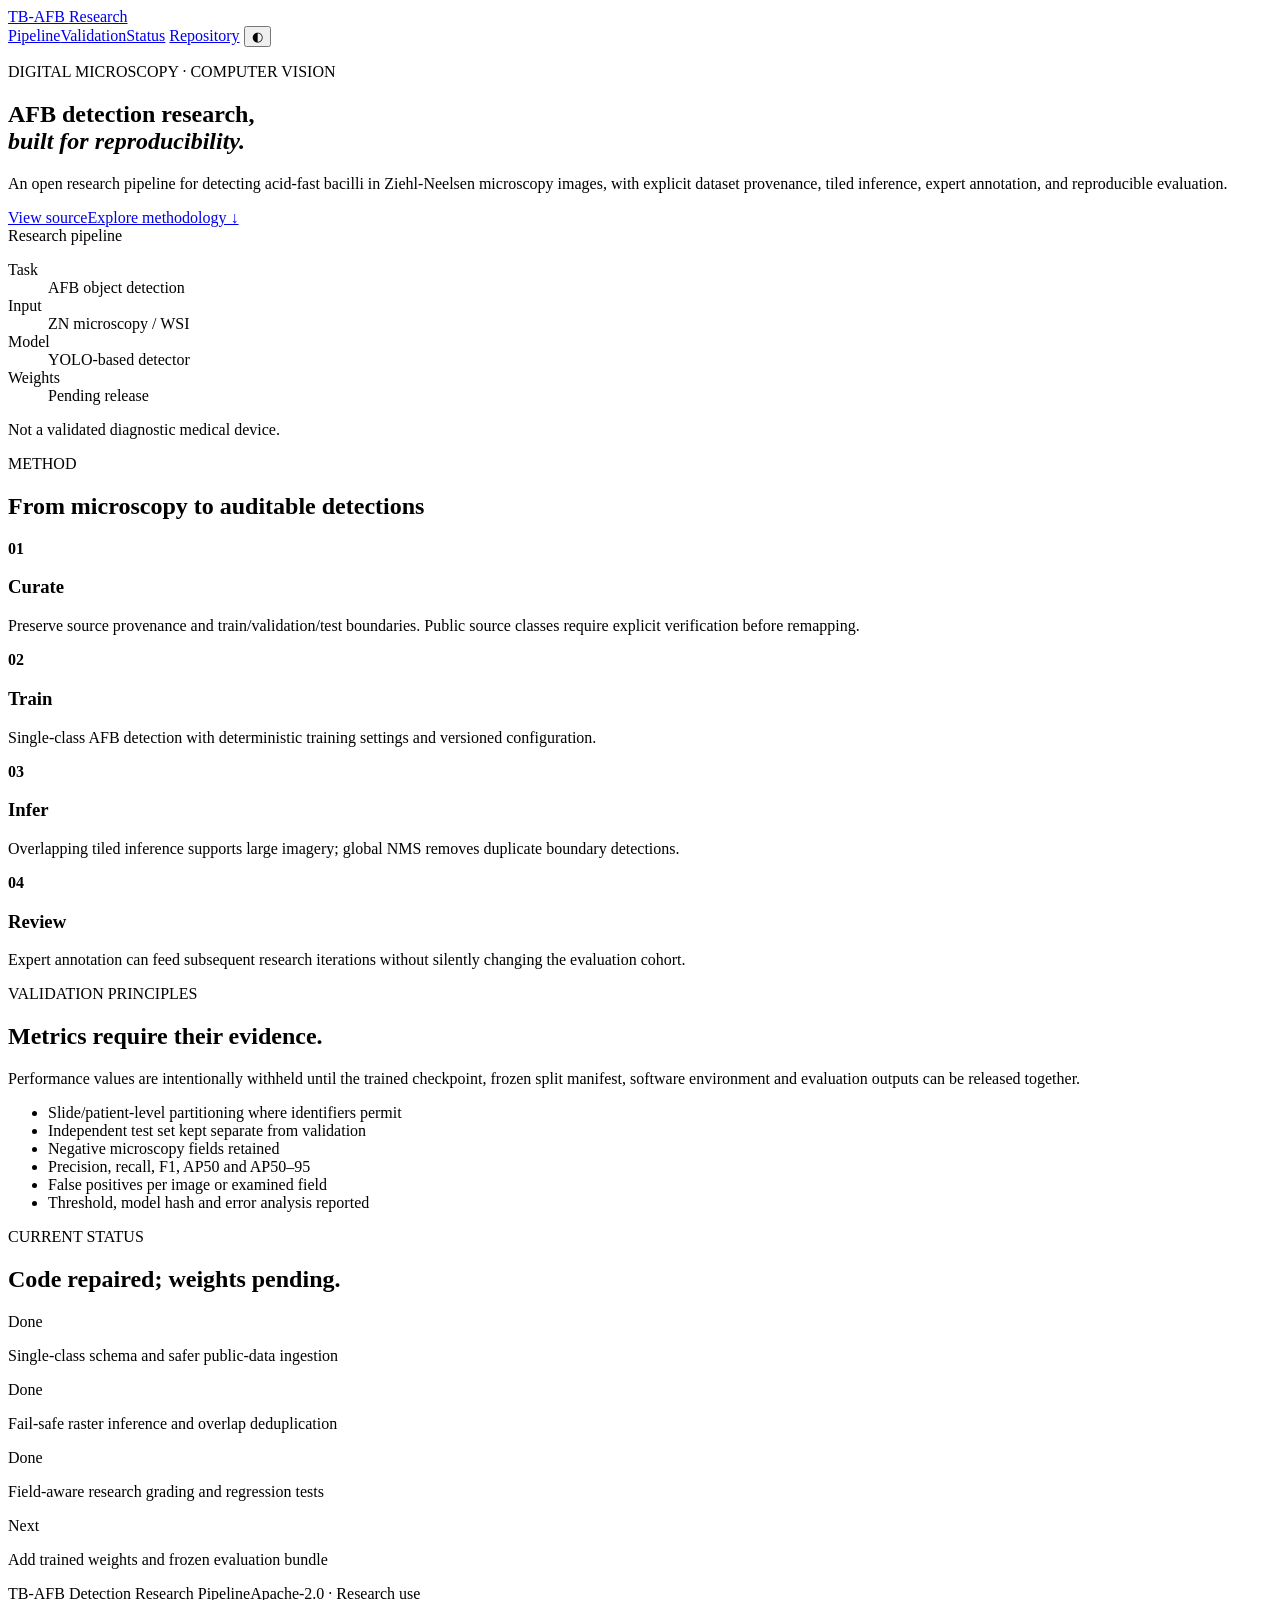
==== docs/index.html @ 9779af77 "Add GitHub Pages research site" ====
<!doctype html>
<html lang="en" data-theme="light">
<head>
  <meta charset="utf-8">
  <meta name="viewport" content="width=device-width,initial-scale=1">
  <meta name="description" content="Research pipeline for acid-fast bacilli detection in Ziehl-Neelsen microscopy images.">
  <title>TB-AFB Detection Research</title>
  <link rel="stylesheet" href="style.css">
</head>
<body>
<header class="nav">
  <a class="brand" href="./">TB-AFB <span>Research</span></a>
  <nav aria-label="Primary">
    <a href="#pipeline">Pipeline</a><a href="#validation">Validation</a><a href="#status">Status</a>
    <a class="repo" href="https://github.com/abusuraihsakhri/pretrained-tb-afb-detection-engine">Repository</a>
    <button id="theme" type="button" aria-label="Toggle color theme">◐</button>
  </nav>
</header>
<main>
<section class="hero">
  <div>
    <p class="eyebrow">DIGITAL MICROSCOPY · COMPUTER VISION</p>
    <h1>AFB detection research,<br><em>built for reproducibility.</em></h1>
    <p class="lede">An open research pipeline for detecting acid-fast bacilli in Ziehl-Neelsen microscopy images, with explicit dataset provenance, tiled inference, expert annotation, and reproducible evaluation.</p>
    <div class="actions"><a class="primary" href="https://github.com/abusuraihsakhri/pretrained-tb-afb-detection-engine">View source</a><a href="#pipeline">Explore methodology ↓</a></div>
  </div>
  <aside class="status-card" aria-label="Project status">
    <div class="status-head"><span class="dot"></span> Research pipeline</div>
    <dl><div><dt>Task</dt><dd>AFB object detection</dd></div><div><dt>Input</dt><dd>ZN microscopy / WSI</dd></div><div><dt>Model</dt><dd>YOLO-based detector</dd></div><div><dt>Weights</dt><dd>Pending release</dd></div></dl>
    <p>Not a validated diagnostic medical device.</p>
  </aside>
</section>
<section id="pipeline" class="section">
  <p class="eyebrow">METHOD</p><h2>From microscopy to auditable detections</h2>
  <div class="grid">
    <article><b>01</b><h3>Curate</h3><p>Preserve source provenance and train/validation/test boundaries. Public source classes require explicit verification before remapping.</p></article>
    <article><b>02</b><h3>Train</h3><p>Single-class AFB detection with deterministic training settings and versioned configuration.</p></article>
    <article><b>03</b><h3>Infer</h3><p>Overlapping tiled inference supports large imagery; global NMS removes duplicate boundary detections.</p></article>
    <article><b>04</b><h3>Review</h3><p>Expert annotation can feed subsequent research iterations without silently changing the evaluation cohort.</p></article>
  </div>
</section>
<section id="validation" class="section split">
  <div><p class="eyebrow">VALIDATION PRINCIPLES</p><h2>Metrics require their evidence.</h2><p>Performance values are intentionally withheld until the trained checkpoint, frozen split manifest, software environment and evaluation outputs can be released together.</p></div>
  <ul class="check"><li>Slide/patient-level partitioning where identifiers permit</li><li>Independent test set kept separate from validation</li><li>Negative microscopy fields retained</li><li>Precision, recall, F1, AP50 and AP50–95</li><li>False positives per image or examined field</li><li>Threshold, model hash and error analysis reported</li></ul>
</section>
<section id="status" class="section">
  <p class="eyebrow">CURRENT STATUS</p><h2>Code repaired; weights pending.</h2>
  <div class="timeline"><div><span>Done</span><p>Single-class schema and safer public-data ingestion</p></div><div><span>Done</span><p>Fail-safe raster inference and overlap deduplication</p></div><div><span>Done</span><p>Field-aware research grading and regression tests</p></div><div class="pending"><span>Next</span><p>Add trained weights and frozen evaluation bundle</p></div></div>
</section>
</main>
<footer><span>TB-AFB Detection Research Pipeline</span><span>Apache-2.0 · Research use</span></footer>
<script src="script.js"></script>
</body></html>
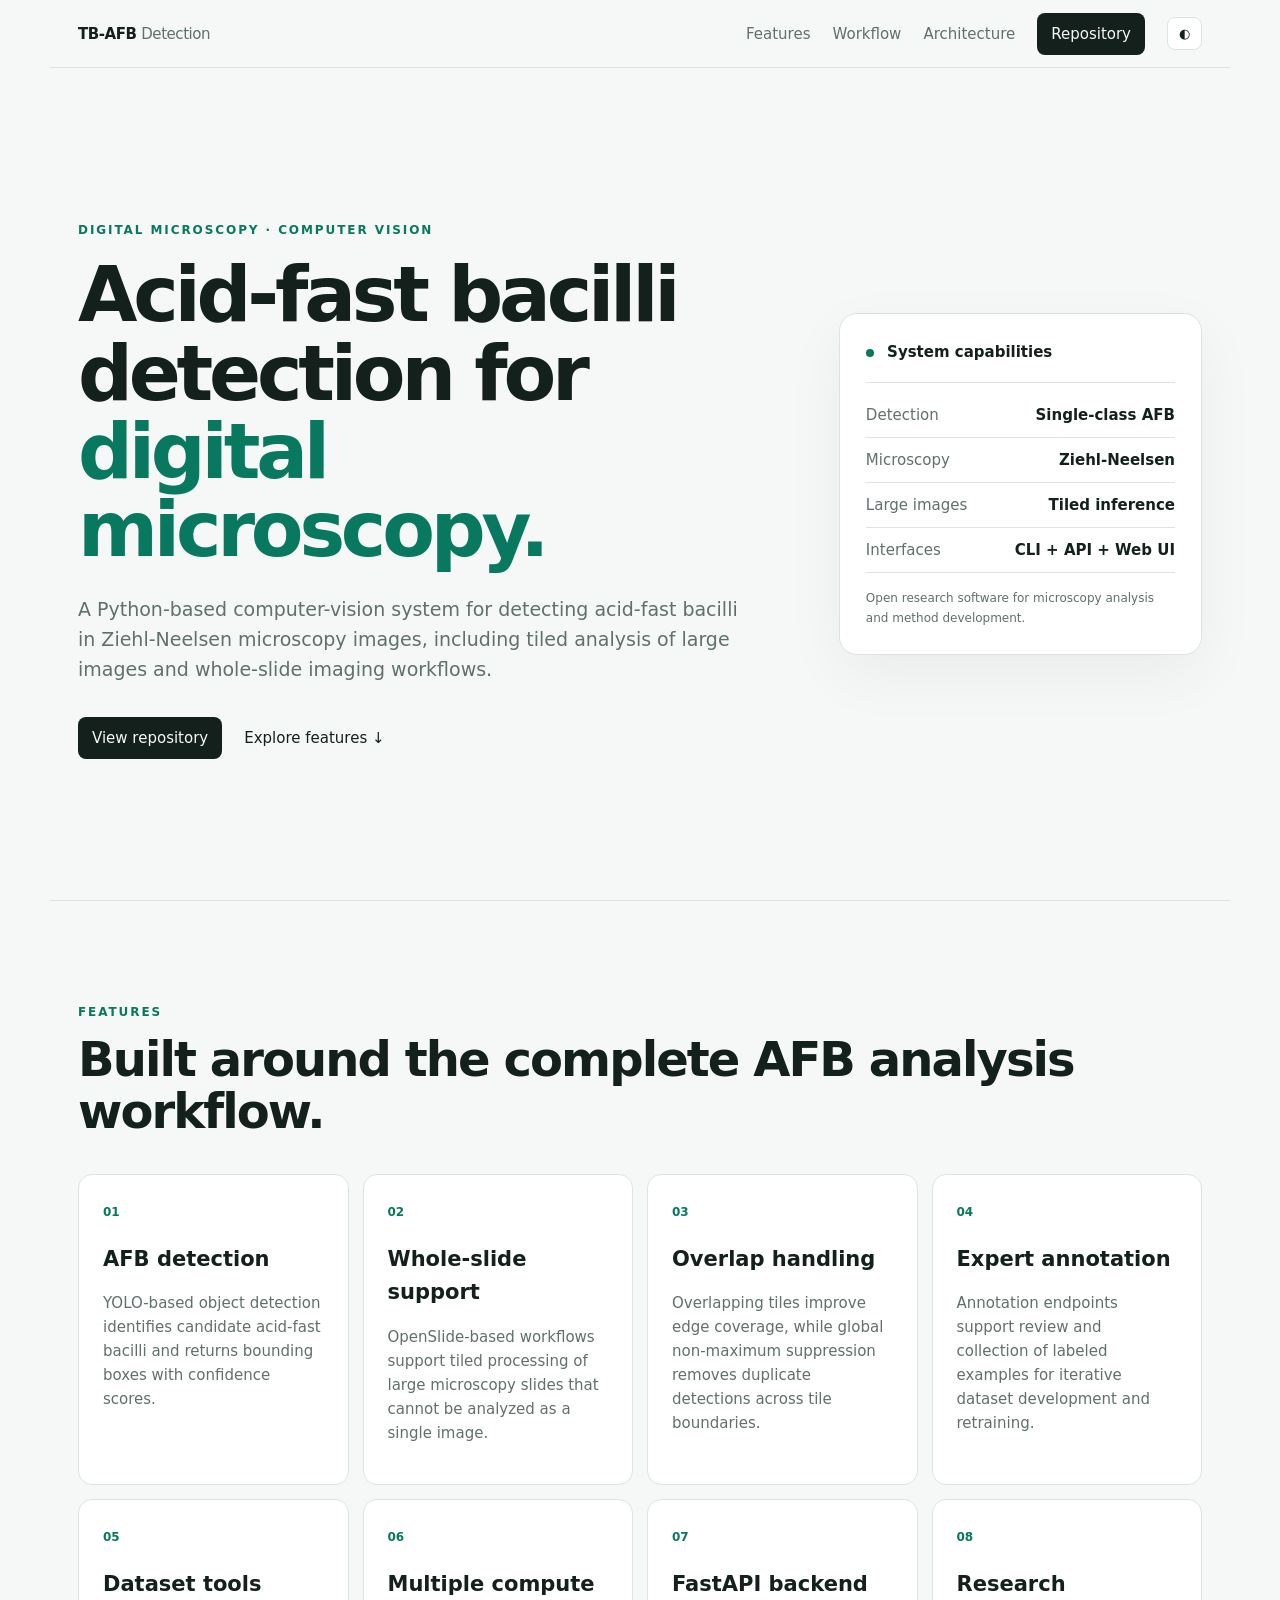
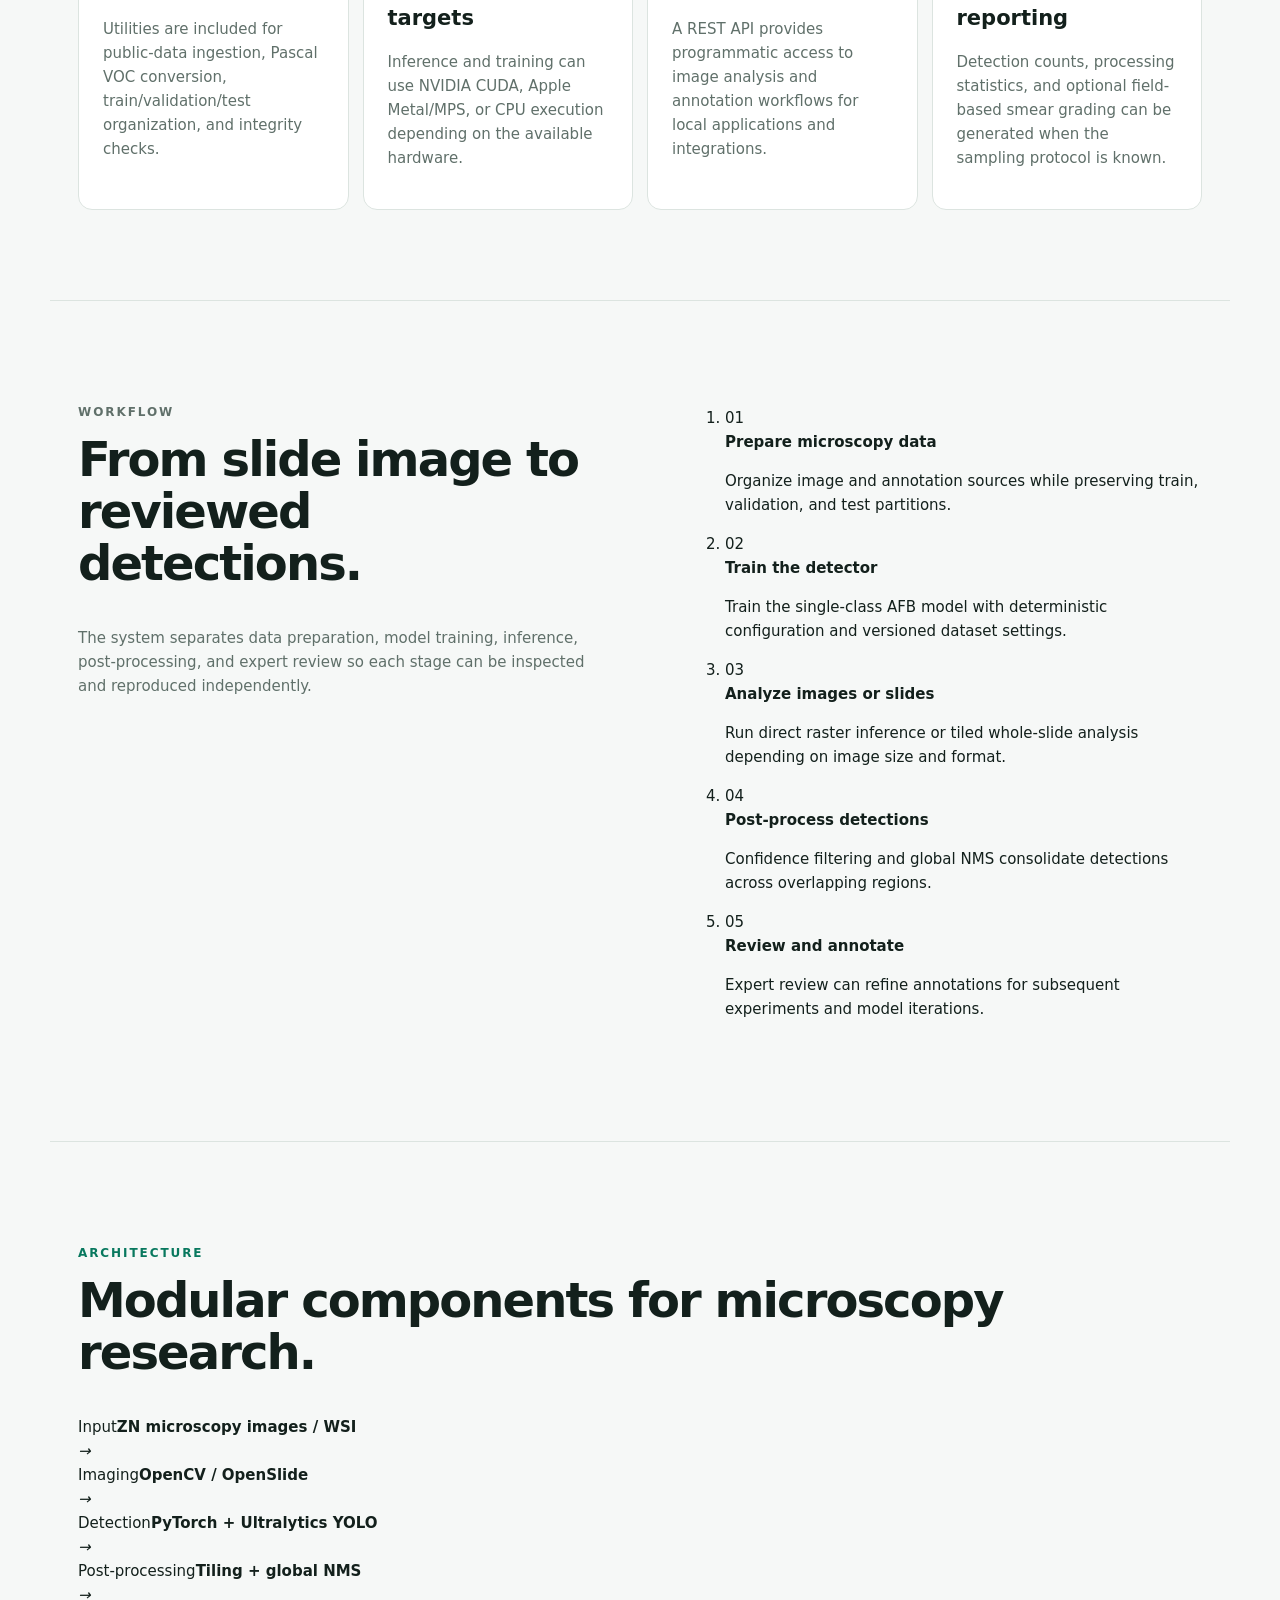
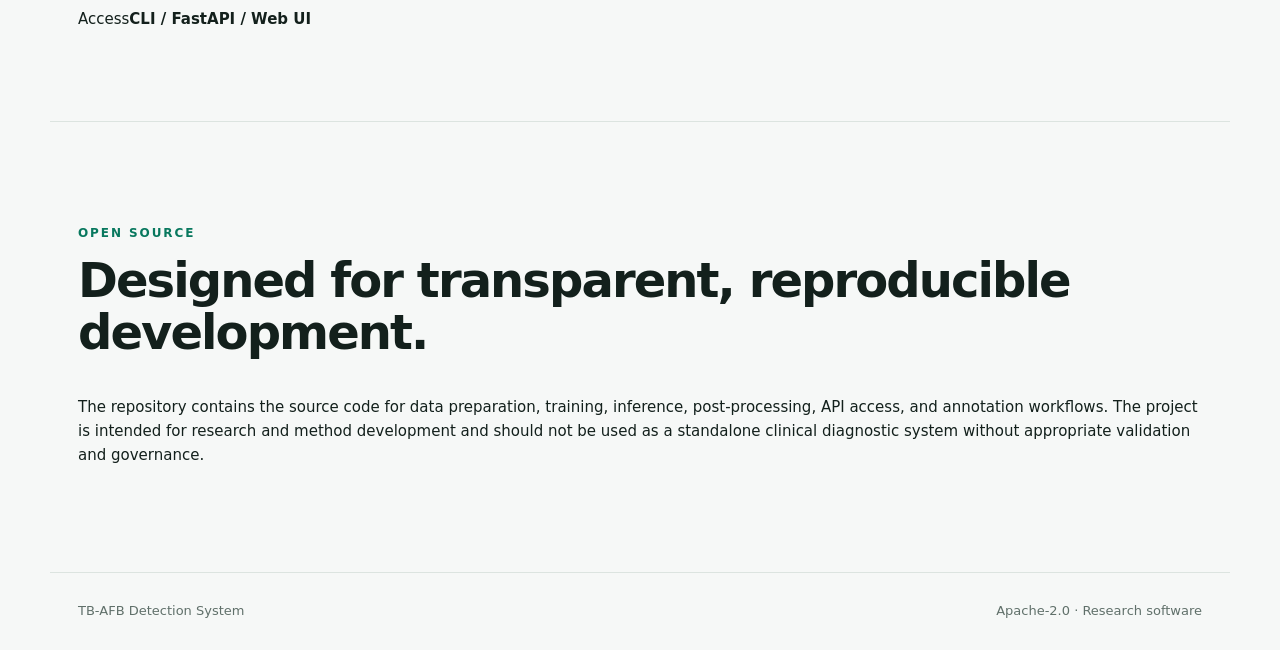
==== commit d89daae1: "Rewrite Pages site for public project documentation" ====
--- a/docs/index.html
+++ b/docs/index.html
@@ -3,51 +3,138 @@
 <head>
   <meta charset="utf-8">
   <meta name="viewport" content="width=device-width,initial-scale=1">
-  <meta name="description" content="Research pipeline for acid-fast bacilli detection in Ziehl-Neelsen microscopy images.">
-  <title>TB-AFB Detection Research</title>
+  <meta name="description" content="TB-AFB detection system for Ziehl-Neelsen microscopy images and whole-slide imaging workflows.">
+  <title>TB-AFB Detection System</title>
   <link rel="stylesheet" href="style.css">
 </head>
 <body>
 <header class="nav">
-  <a class="brand" href="./">TB-AFB <span>Research</span></a>
+  <a class="brand" href="./">TB-AFB <span>Detection</span></a>
   <nav aria-label="Primary">
-    <a href="#pipeline">Pipeline</a><a href="#validation">Validation</a><a href="#status">Status</a>
+    <a href="#features">Features</a>
+    <a href="#workflow">Workflow</a>
+    <a href="#architecture">Architecture</a>
     <a class="repo" href="https://github.com/abusuraihsakhri/pretrained-tb-afb-detection-engine">Repository</a>
     <button id="theme" type="button" aria-label="Toggle color theme">◐</button>
   </nav>
 </header>
+
 <main>
 <section class="hero">
   <div>
     <p class="eyebrow">DIGITAL MICROSCOPY · COMPUTER VISION</p>
-    <h1>AFB detection research,<br><em>built for reproducibility.</em></h1>
-    <p class="lede">An open research pipeline for detecting acid-fast bacilli in Ziehl-Neelsen microscopy images, with explicit dataset provenance, tiled inference, expert annotation, and reproducible evaluation.</p>
-    <div class="actions"><a class="primary" href="https://github.com/abusuraihsakhri/pretrained-tb-afb-detection-engine">View source</a><a href="#pipeline">Explore methodology ↓</a></div>
+    <h1>Acid-fast bacilli detection for <em>digital microscopy.</em></h1>
+    <p class="lede">A Python-based computer-vision system for detecting acid-fast bacilli in Ziehl-Neelsen microscopy images, including tiled analysis of large images and whole-slide imaging workflows.</p>
+    <div class="actions">
+      <a class="primary" href="https://github.com/abusuraihsakhri/pretrained-tb-afb-detection-engine">View repository</a>
+      <a href="#features">Explore features ↓</a>
+    </div>
   </div>
-  <aside class="status-card" aria-label="Project status">
-    <div class="status-head"><span class="dot"></span> Research pipeline</div>
-    <dl><div><dt>Task</dt><dd>AFB object detection</dd></div><div><dt>Input</dt><dd>ZN microscopy / WSI</dd></div><div><dt>Model</dt><dd>YOLO-based detector</dd></div><div><dt>Weights</dt><dd>Pending release</dd></div></dl>
-    <p>Not a validated diagnostic medical device.</p>
+
+  <aside class="status-card" aria-label="System capabilities">
+    <div class="status-head"><span class="dot"></span> System capabilities</div>
+    <dl>
+      <div><dt>Detection</dt><dd>Single-class AFB</dd></div>
+      <div><dt>Microscopy</dt><dd>Ziehl-Neelsen</dd></div>
+      <div><dt>Large images</dt><dd>Tiled inference</dd></div>
+      <div><dt>Interfaces</dt><dd>CLI + API + Web UI</dd></div>
+    </dl>
+    <p>Open research software for microscopy analysis and method development.</p>
   </aside>
 </section>
-<section id="pipeline" class="section">
-  <p class="eyebrow">METHOD</p><h2>From microscopy to auditable detections</h2>
+
+<section id="features" class="section">
+  <p class="eyebrow">FEATURES</p>
+  <h2>Built around the complete AFB analysis workflow.</h2>
   <div class="grid">
-    <article><b>01</b><h3>Curate</h3><p>Preserve source provenance and train/validation/test boundaries. Public source classes require explicit verification before remapping.</p></article>
-    <article><b>02</b><h3>Train</h3><p>Single-class AFB detection with deterministic training settings and versioned configuration.</p></article>
-    <article><b>03</b><h3>Infer</h3><p>Overlapping tiled inference supports large imagery; global NMS removes duplicate boundary detections.</p></article>
-    <article><b>04</b><h3>Review</h3><p>Expert annotation can feed subsequent research iterations without silently changing the evaluation cohort.</p></article>
+    <article>
+      <b>01</b>
+      <h3>AFB detection</h3>
+      <p>YOLO-based object detection identifies candidate acid-fast bacilli and returns bounding boxes with confidence scores.</p>
+    </article>
+    <article>
+      <b>02</b>
+      <h3>Whole-slide support</h3>
+      <p>OpenSlide-based workflows support tiled processing of large microscopy slides that cannot be analyzed as a single image.</p>
+    </article>
+    <article>
+      <b>03</b>
+      <h3>Overlap handling</h3>
+      <p>Overlapping tiles improve edge coverage, while global non-maximum suppression removes duplicate detections across tile boundaries.</p>
+    </article>
+    <article>
+      <b>04</b>
+      <h3>Expert annotation</h3>
+      <p>Annotation endpoints support review and collection of labeled examples for iterative dataset development and retraining.</p>
+    </article>
+    <article>
+      <b>05</b>
+      <h3>Dataset tools</h3>
+      <p>Utilities are included for public-data ingestion, Pascal VOC conversion, train/validation/test organization, and integrity checks.</p>
+    </article>
+    <article>
+      <b>06</b>
+      <h3>Multiple compute targets</h3>
+      <p>Inference and training can use NVIDIA CUDA, Apple Metal/MPS, or CPU execution depending on the available hardware.</p>
+    </article>
+    <article>
+      <b>07</b>
+      <h3>FastAPI backend</h3>
+      <p>A REST API provides programmatic access to image analysis and annotation workflows for local applications and integrations.</p>
+    </article>
+    <article>
+      <b>08</b>
+      <h3>Research reporting</h3>
+      <p>Detection counts, processing statistics, and optional field-based smear grading can be generated when the sampling protocol is known.</p>
+    </article>
   </div>
 </section>
-<section id="validation" class="section split">
-  <div><p class="eyebrow">VALIDATION PRINCIPLES</p><h2>Metrics require their evidence.</h2><p>Performance values are intentionally withheld until the trained checkpoint, frozen split manifest, software environment and evaluation outputs can be released together.</p></div>
-  <ul class="check"><li>Slide/patient-level partitioning where identifiers permit</li><li>Independent test set kept separate from validation</li><li>Negative microscopy fields retained</li><li>Precision, recall, F1, AP50 and AP50–95</li><li>False positives per image or examined field</li><li>Threshold, model hash and error analysis reported</li></ul>
+
+<section id="workflow" class="section split">
+  <div>
+    <p class="eyebrow">WORKFLOW</p>
+    <h2>From slide image to reviewed detections.</h2>
+    <p>The system separates data preparation, model training, inference, post-processing, and expert review so each stage can be inspected and reproduced independently.</p>
+  </div>
+  <ol class="steps">
+    <li><span>01</span><div><strong>Prepare microscopy data</strong><p>Organize image and annotation sources while preserving train, validation, and test partitions.</p></div></li>
+    <li><span>02</span><div><strong>Train the detector</strong><p>Train the single-class AFB model with deterministic configuration and versioned dataset settings.</p></div></li>
+    <li><span>03</span><div><strong>Analyze images or slides</strong><p>Run direct raster inference or tiled whole-slide analysis depending on image size and format.</p></div></li>
+    <li><span>04</span><div><strong>Post-process detections</strong><p>Confidence filtering and global NMS consolidate detections across overlapping regions.</p></div></li>
+    <li><span>05</span><div><strong>Review and annotate</strong><p>Expert review can refine annotations for subsequent experiments and model iterations.</p></div></li>
+  </ol>
 </section>
-<section id="status" class="section">
-  <p class="eyebrow">CURRENT STATUS</p><h2>Code repaired; weights pending.</h2>
-  <div class="timeline"><div><span>Done</span><p>Single-class schema and safer public-data ingestion</p></div><div><span>Done</span><p>Fail-safe raster inference and overlap deduplication</p></div><div><span>Done</span><p>Field-aware research grading and regression tests</p></div><div class="pending"><span>Next</span><p>Add trained weights and frozen evaluation bundle</p></div></div>
+
+<section id="architecture" class="section">
+  <p class="eyebrow">ARCHITECTURE</p>
+  <h2>Modular components for microscopy research.</h2>
+  <div class="architecture">
+    <div><span>Input</span><strong>ZN microscopy images / WSI</strong></div>
+    <i>→</i>
+    <div><span>Imaging</span><strong>OpenCV / OpenSlide</strong></div>
+    <i>→</i>
+    <div><span>Detection</span><strong>PyTorch + Ultralytics YOLO</strong></div>
+    <i>→</i>
+    <div><span>Post-processing</span><strong>Tiling + global NMS</strong></div>
+    <i>→</i>
+    <div><span>Access</span><strong>CLI / FastAPI / Web UI</strong></div>
+  </div>
+</section>
+
+<section class="section public-note">
+  <div>
+    <p class="eyebrow">OPEN SOURCE</p>
+    <h2>Designed for transparent, reproducible development.</h2>
+  </div>
+  <p>The repository contains the source code for data preparation, training, inference, post-processing, API access, and annotation workflows. The project is intended for research and method development and should not be used as a standalone clinical diagnostic system without appropriate validation and governance.</p>
 </section>
 </main>
-<footer><span>TB-AFB Detection Research Pipeline</span><span>Apache-2.0 · Research use</span></footer>
+
+<footer>
+  <span>TB-AFB Detection System</span>
+  <span>Apache-2.0 · Research software</span>
+</footer>
+
 <script src="script.js"></script>
-</body></html>+</body>
+</html>
--- a/docs/style.css
+++ b/docs/style.css
@@ -0,0 +1 @@
+:root{--bg:#f6f8f7;--panel:#fff;--text:#13201c;--muted:#60706a;--line:#dce4e0;--accent:#08785e;--soft:#e5f3ee}html[data-theme=dark]{--bg:#0d1512;--panel:#121e1a;--text:#edf5f1;--muted:#9eb0a8;--line:#263a32;--accent:#55d0aa;--soft:#17342a}*{box-sizing:border-box}html{scroll-behavior:smooth}body{margin:0;background:var(--bg);color:var(--text);font:15px/1.6 Inter,ui-sans-serif,system-ui,-apple-system,BlinkMacSystemFont,"Segoe UI",sans-serif}.nav{height:68px;display:flex;align-items:center;justify-content:space-between;max-width:1180px;margin:auto;padding:0 28px;border-bottom:1px solid var(--line)}.brand{font-weight:800;letter-spacing:-.03em}.brand span{font-weight:500;color:var(--muted)}a{color:inherit;text-decoration:none}.nav nav{display:flex;align-items:center;gap:22px}.nav nav>a:not(.repo){color:var(--muted)}.repo,.primary{background:var(--text);color:var(--bg);padding:9px 14px;border-radius:8px}button{border:1px solid var(--line);background:var(--panel);color:var(--text);border-radius:8px;padding:8px 11px;cursor:pointer}.hero,.section,footer{max-width:1180px;margin:auto;padding-left:28px;padding-right:28px}.hero{min-height:calc(100vh - 68px);display:grid;grid-template-columns:1.5fr .8fr;gap:80px;align-items:center}.eyebrow{font-size:12px;letter-spacing:.16em;font-weight:800;color:var(--accent)}h1{font-size:clamp(44px,6vw,78px);line-height:1.02;letter-spacing:-.055em;margin:16px 0 24px;max-width:850px}h1 em{font-style:normal;color:var(--accent)}.lede{font-size:19px;color:var(--muted);max-width:720px}.actions{display:flex;gap:22px;align-items:center;margin-top:32px}.status-card{background:var(--panel);border:1px solid var(--line);border-radius:18px;padding:26px;box-shadow:0 20px 60px rgba(0,0,0,.05)}.status-head{font-weight:750;border-bottom:1px solid var(--line);padding-bottom:18px}.dot{display:inline-block;width:8px;height:8px;border-radius:50%;background:var(--accent);margin-right:8px}.status-card dl{margin:10px 0}.status-card dl div{display:flex;justify-content:space-between;padding:10px 0;border-bottom:1px solid var(--line)}dt{color:var(--muted)}dd{margin:0;font-weight:650}.status-card>p{font-size:12px;color:var(--muted);margin:16px 0 0}.section{padding-top:90px;padding-bottom:90px;border-top:1px solid var(--line)}h2{font-size:clamp(30px,4vw,48px);letter-spacing:-.04em;line-height:1.08;margin:8px 0 36px}.grid{display:grid;grid-template-columns:repeat(4,1fr);gap:14px}.grid article{background:var(--panel);border:1px solid var(--line);padding:24px;border-radius:14px}.grid b{color:var(--accent);font-size:12px}.grid h3{font-size:21px;margin:20px 0 8px}.grid p,.split>div>p{color:var(--muted)}.split{display:grid;grid-template-columns:1fr 1fr;gap:90px}.check{list-style:none;margin:0;padding:0}.check li{padding:14px 0 14px 28px;border-bottom:1px solid var(--line);position:relative}.check li:before{content:"✓";position:absolute;left:0;color:var(--accent);font-weight:800}.timeline{display:grid;grid-template-columns:repeat(4,1fr);gap:12px}.timeline div{border-top:2px solid var(--accent);padding-top:14px}.timeline span{font-size:12px;font-weight:800;color:var(--accent);text-transform:uppercase}.timeline p{margin:7px 0;color:var(--muted)}.timeline .pending{border-color:var(--line)}.timeline .pending span{color:var(--muted)}footer{display:flex;justify-content:space-between;border-top:1px solid var(--line);padding-top:28px;padding-bottom:28px;color:var(--muted);font-size:13px}@media(max-width:820px){.nav nav>a:not(.repo){display:none}.hero{grid-template-columns:1fr;gap:30px;padding-top:60px;padding-bottom:60px;min-height:auto}.grid,.timeline{grid-template-columns:1fr 1fr}.split{grid-template-columns:1fr;gap:20px}.section{padding-top:60px;padding-bottom:60px}}@media(max-width:520px){.repo{display:none}.nav,.hero,.section,footer{padding-left:18px;padding-right:18px}.grid,.timeline{grid-template-columns:1fr}h1{font-size:42px}.actions{align-items:flex-start;flex-direction:column;gap:14px}footer{gap:16px;flex-direction:column}}
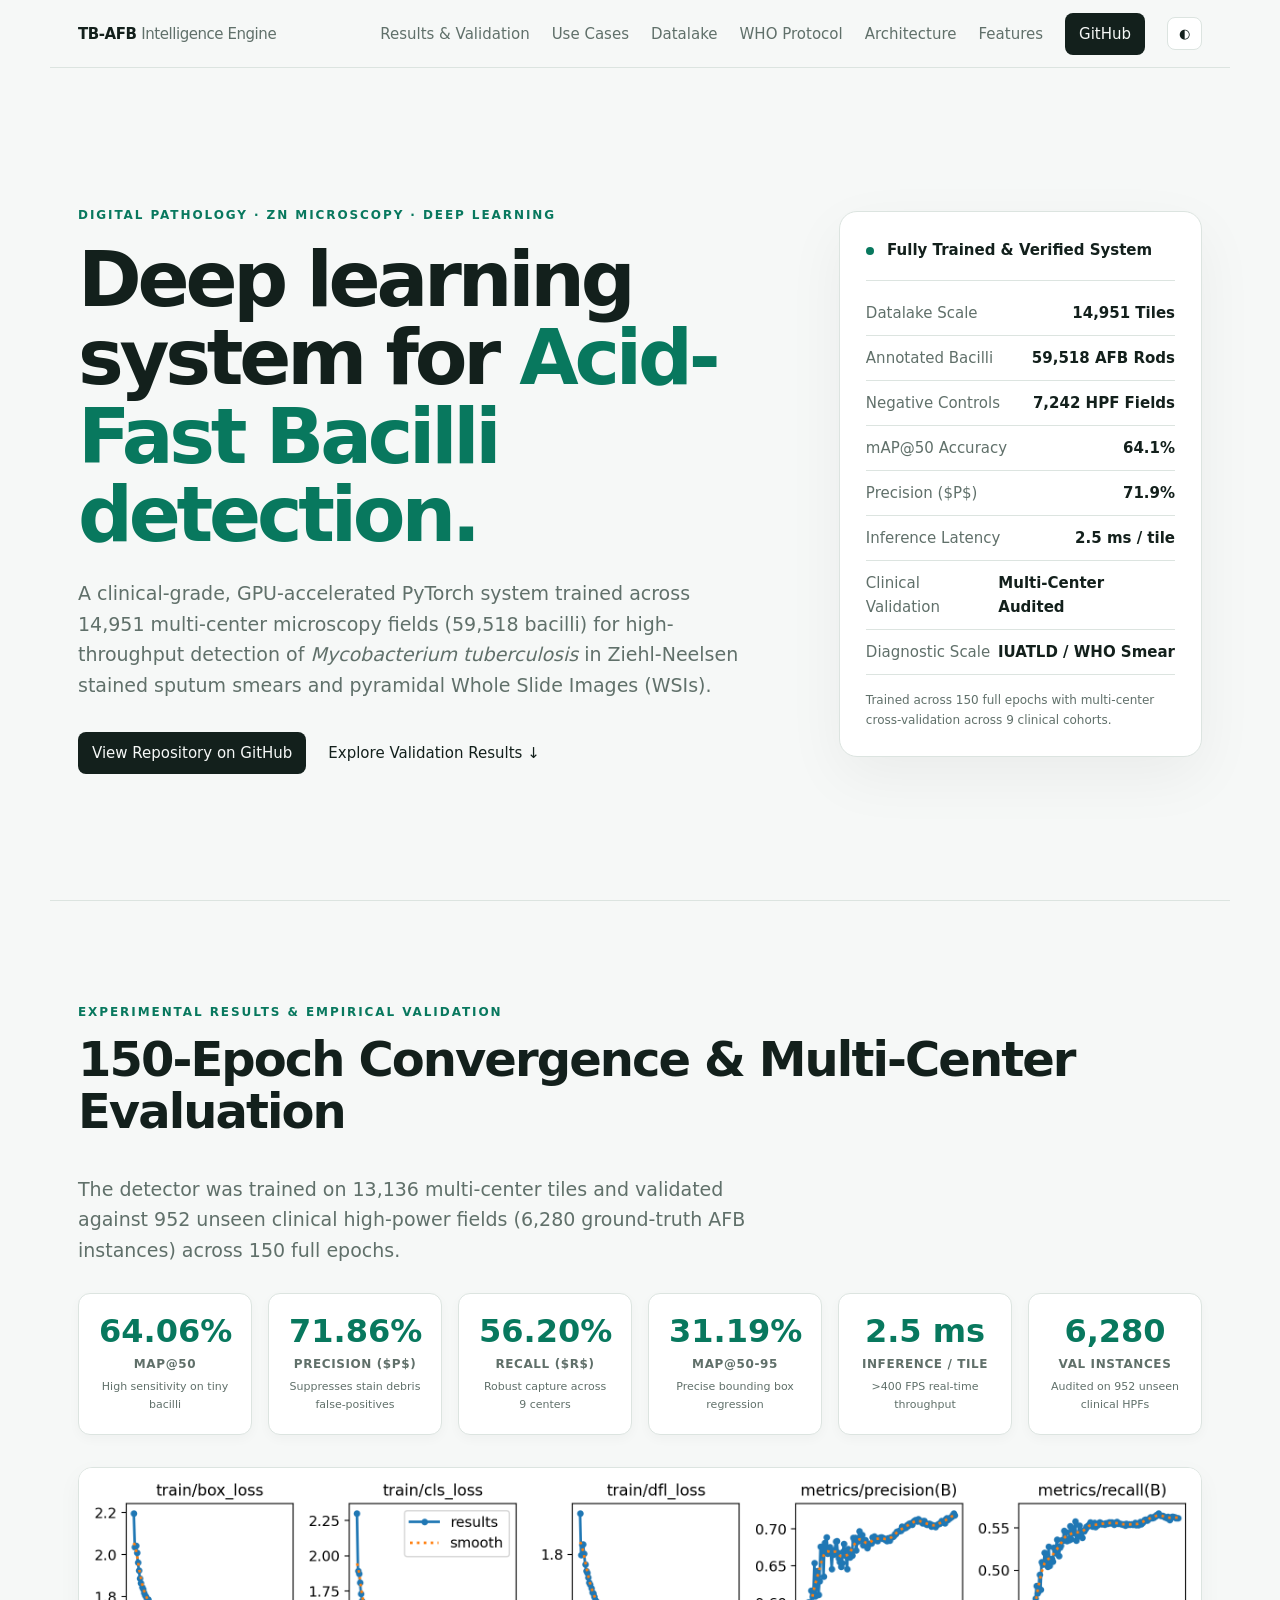
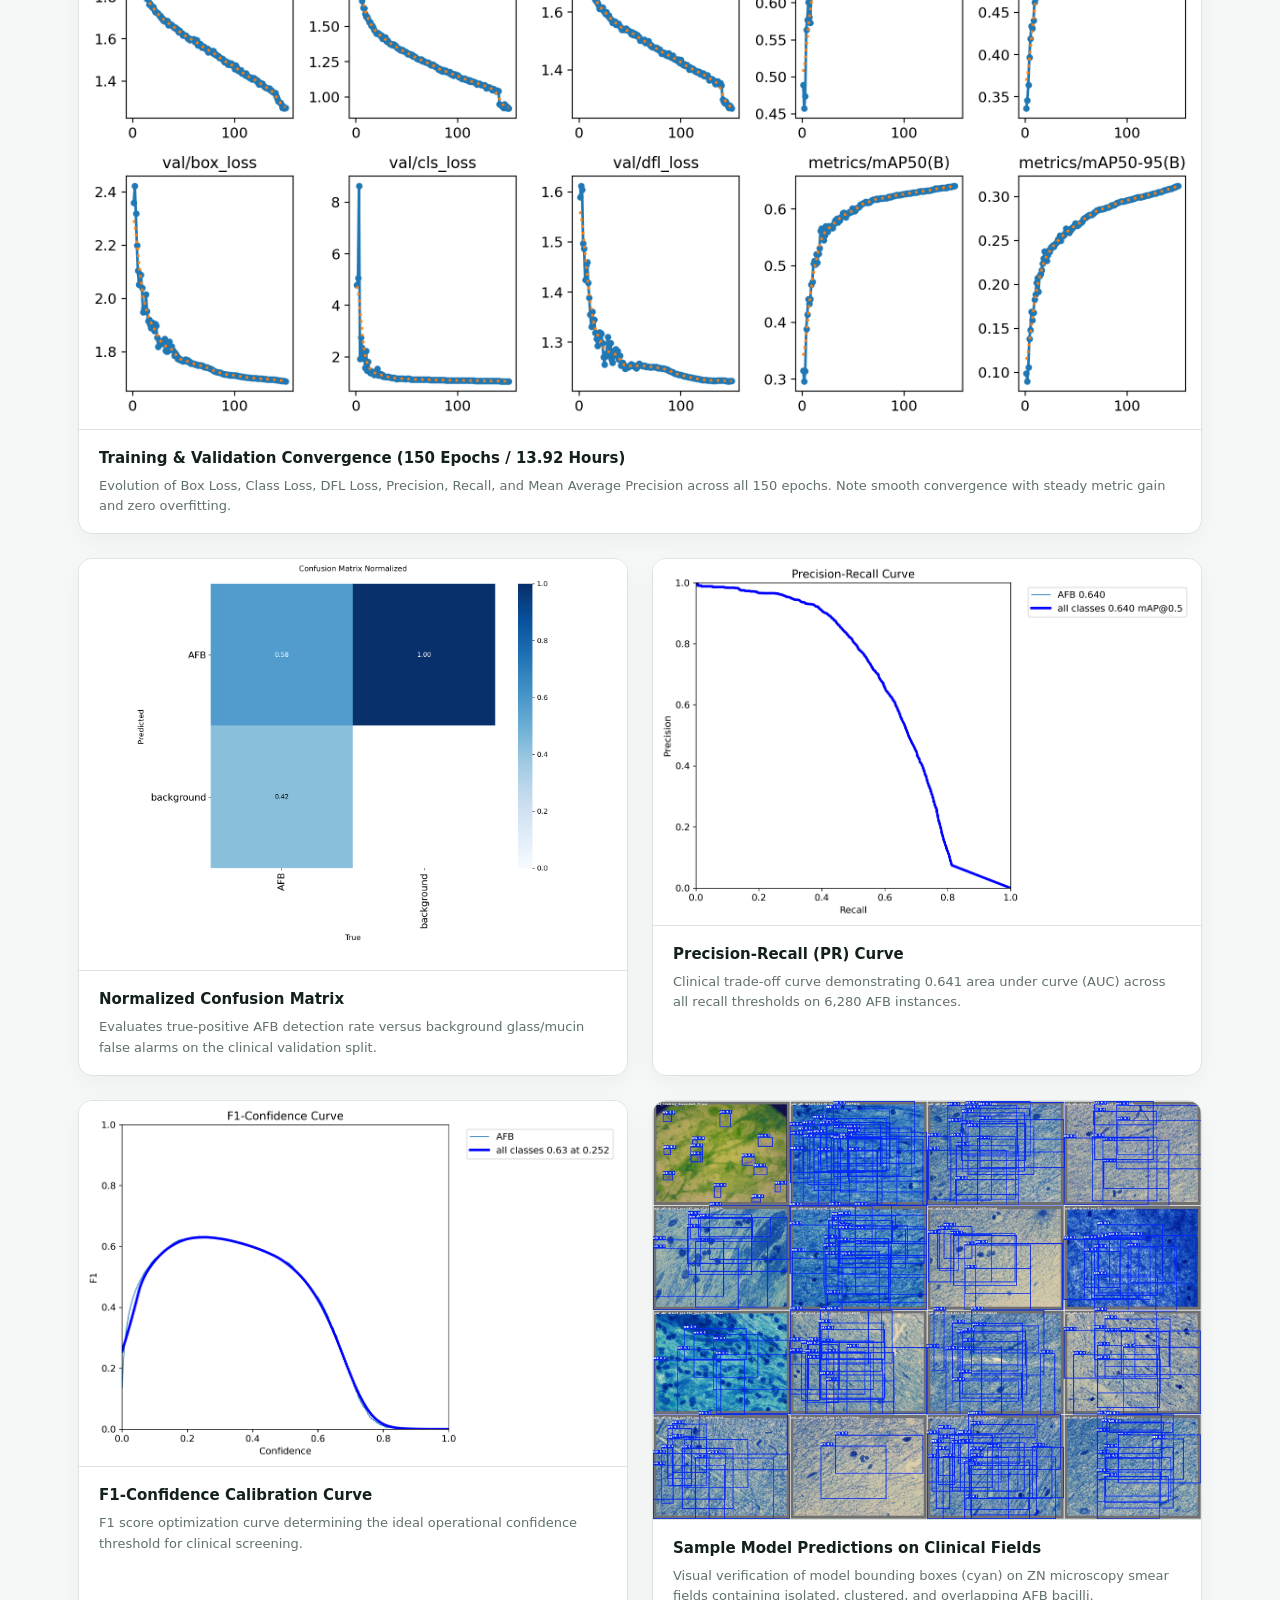
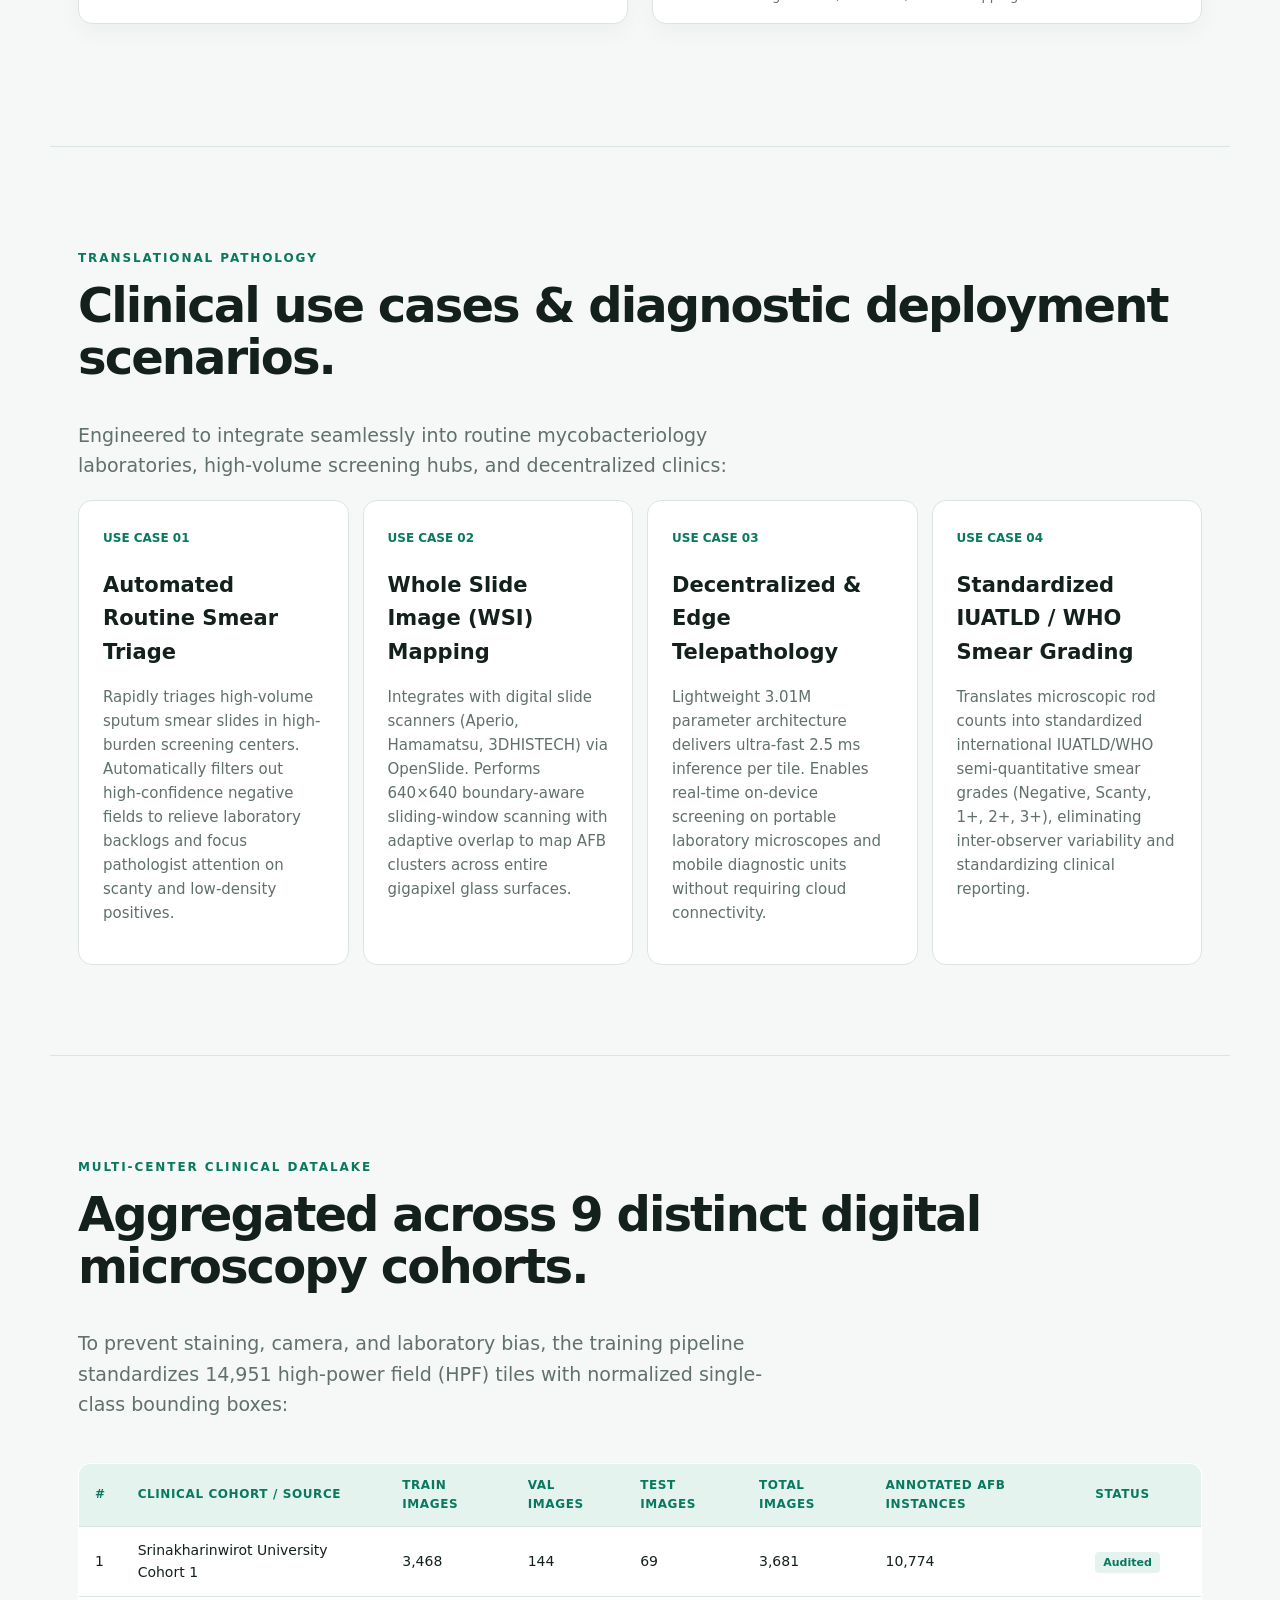
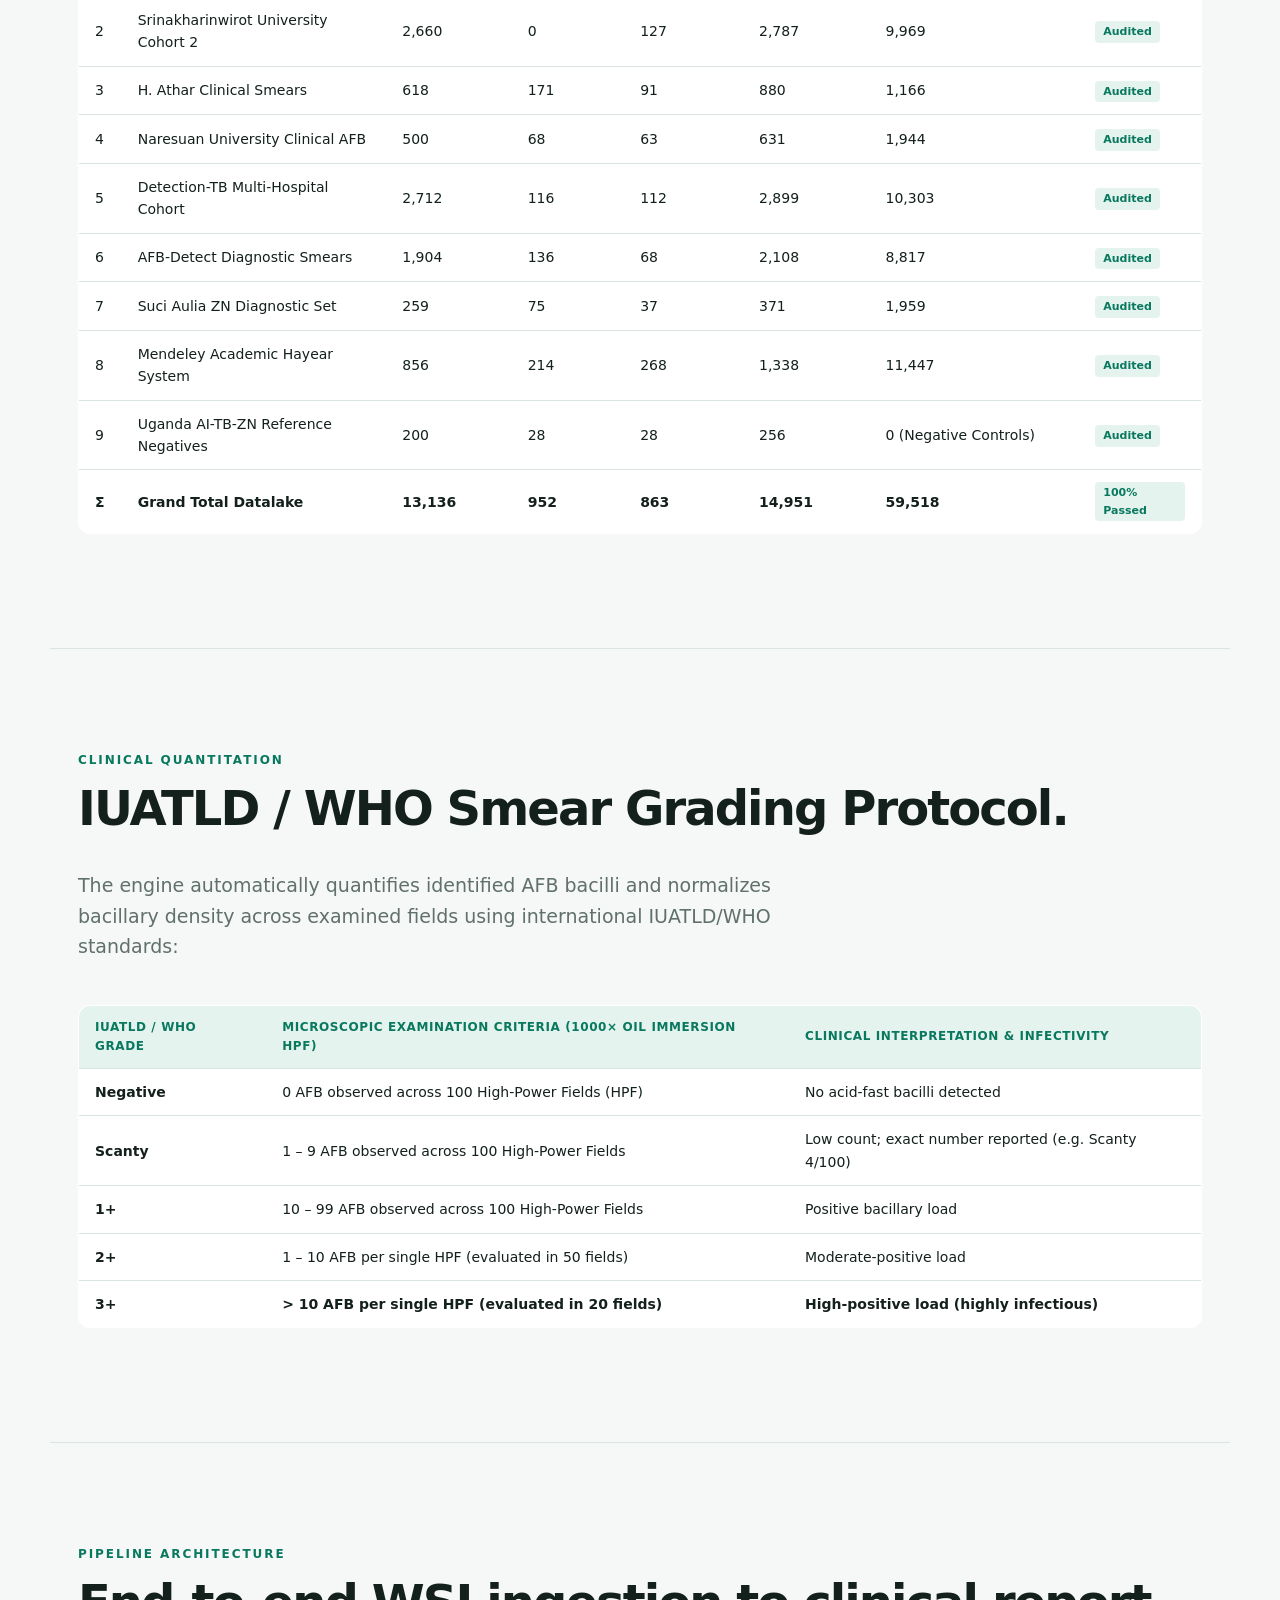
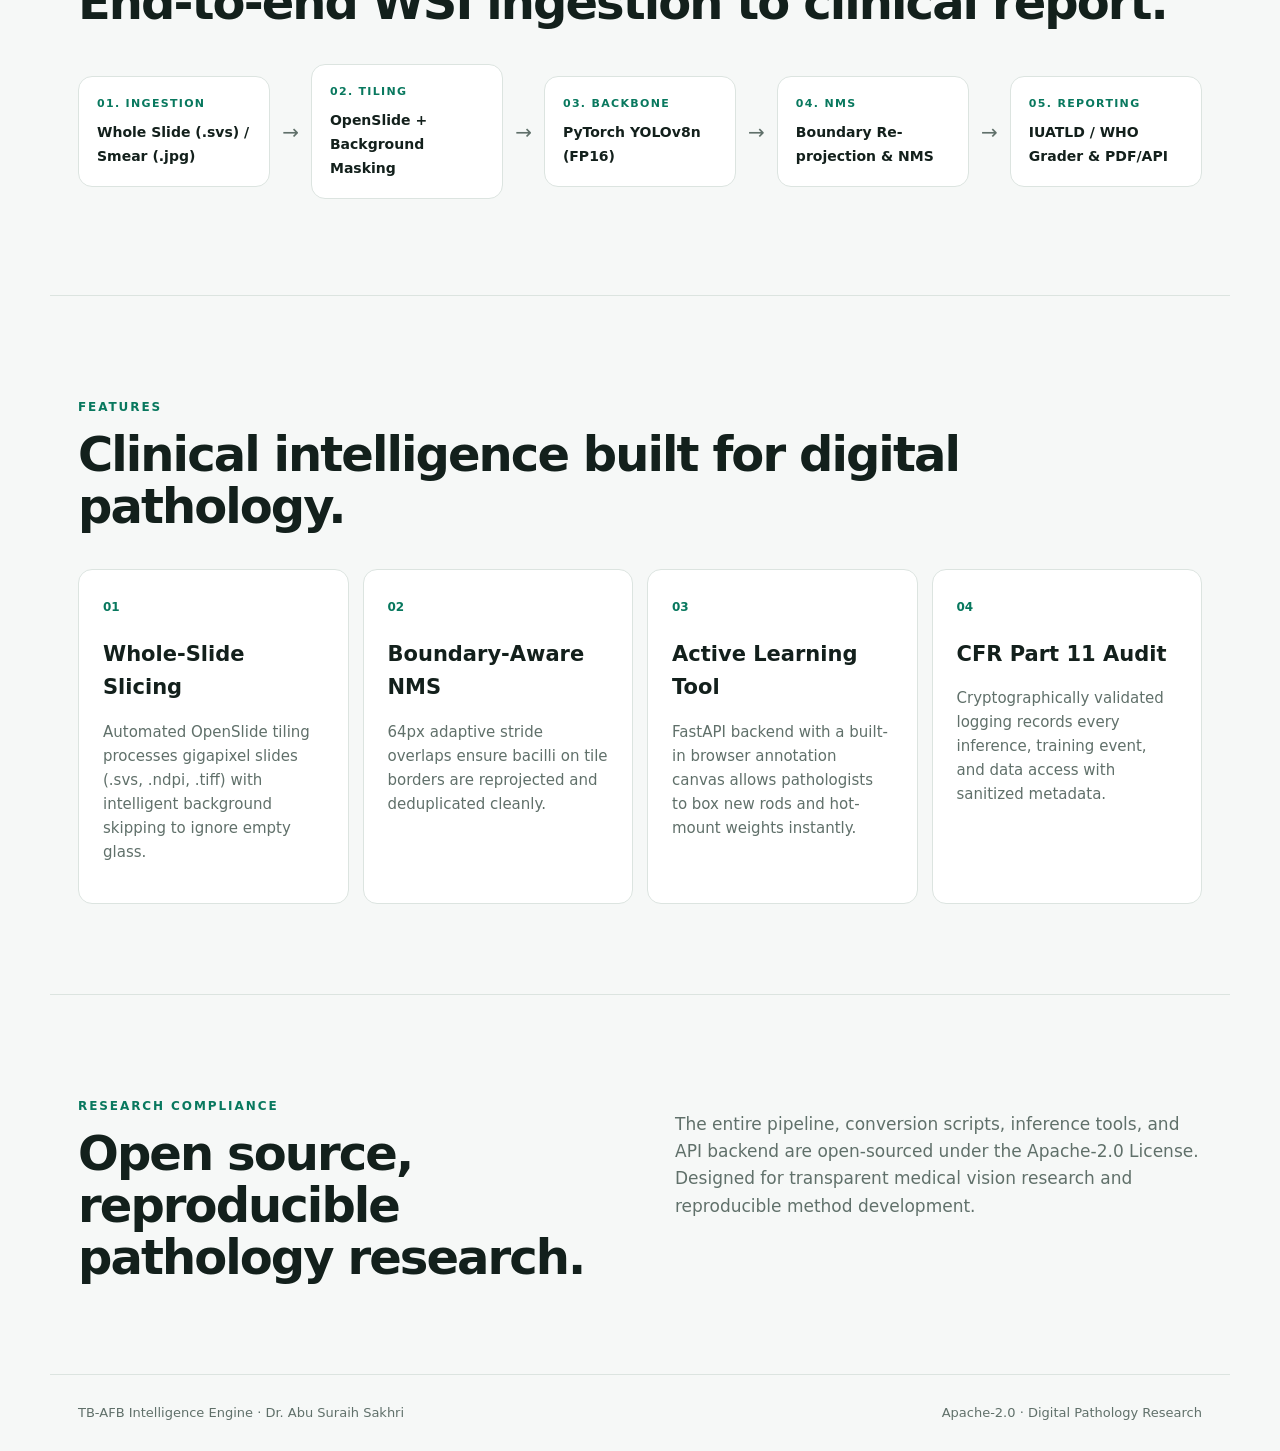
==== commit 1bae444a: "Initial Commit" ====
--- a/docs/index.html
+++ b/docs/index.html
@@ -3,18 +3,138 @@
 <head>
   <meta charset="utf-8">
   <meta name="viewport" content="width=device-width,initial-scale=1">
-  <meta name="description" content="TB-AFB detection system for Ziehl-Neelsen microscopy images and whole-slide imaging workflows.">
-  <title>TB-AFB Detection System</title>
+  <meta name="description" content="Deep learning Acid-Fast Bacilli (AFB) detection engine trained on 14,951 multi-center microscopy fields (59,518 bacilli). Features PyTorch YOLOv8 detection, sliding-window WSI inference, and IUATLD/WHO smear grading.">
+  <title>TB-AFB Clinical & Research Detection Engine</title>
   <link rel="stylesheet" href="style.css">
+  <style>
+    .data-table {
+      width: 100%;
+      border-collapse: collapse;
+      margin: 24px 0;
+      font-size: 14px;
+      background: var(--panel);
+      border: 1px solid var(--line);
+      border-radius: 12px;
+      overflow: hidden;
+    }
+    .data-table th, .data-table td {
+      padding: 12px 16px;
+      text-align: left;
+      border-bottom: 1px solid var(--line);
+    }
+    .data-table th {
+      background: var(--soft);
+      color: var(--accent);
+      font-weight: 700;
+      font-size: 12px;
+      letter-spacing: 0.05em;
+      text-transform: uppercase;
+    }
+    .data-table tr:last-child td {
+      border-bottom: none;
+      font-weight: 700;
+    }
+    .tag {
+      display: inline-block;
+      padding: 2px 8px;
+      border-radius: 4px;
+      font-size: 11px;
+      font-weight: 700;
+      background: var(--soft);
+      color: var(--accent);
+    }
+    .metric-grid {
+      display: grid;
+      grid-template-columns: repeat(auto-fit, minmax(170px, 1fr));
+      gap: 16px;
+      margin: 28px 0;
+    }
+    .metric-box {
+      background: var(--panel);
+      border: 1px solid var(--line);
+      border-radius: 12px;
+      padding: 20px;
+      text-align: center;
+      box-shadow: 0 4px 12px rgba(0,0,0,0.03);
+    }
+    .metric-box .metric-value {
+      font-size: 32px;
+      font-weight: 800;
+      color: var(--accent);
+      line-height: 1.1;
+      margin-bottom: 6px;
+    }
+    .metric-box .metric-label {
+      font-size: 12px;
+      font-weight: 700;
+      text-transform: uppercase;
+      letter-spacing: 0.05em;
+      color: var(--muted);
+    }
+    .metric-box .metric-detail {
+      font-size: 11px;
+      color: var(--muted);
+      margin-top: 4px;
+    }
+    .gallery-grid {
+      display: grid;
+      grid-template-columns: repeat(2, 1fr);
+      gap: 24px;
+      margin: 32px 0;
+    }
+    .gallery-card {
+      background: var(--panel);
+      border: 1px solid var(--line);
+      border-radius: 14px;
+      overflow: hidden;
+      box-shadow: 0 8px 24px rgba(0,0,0,0.04);
+      display: flex;
+      flex-direction: column;
+    }
+    .gallery-card img {
+      width: 100%;
+      height: auto;
+      display: block;
+      background: #fdfdfd;
+      border-bottom: 1px solid var(--line);
+    }
+    .gallery-card-body {
+      padding: 16px 20px;
+    }
+    .gallery-card-body h4 {
+      margin: 0 0 6px 0;
+      font-size: 15px;
+      font-weight: 700;
+    }
+    .gallery-card-body p {
+      margin: 0;
+      font-size: 13px;
+      color: var(--muted);
+    }
+    .full-width-card {
+      grid-column: span 2;
+    }
+    @media(max-width: 768px) {
+      .gallery-grid {
+        grid-template-columns: 1fr;
+      }
+      .full-width-card {
+        grid-column: span 1;
+      }
+    }
+  </style>
 </head>
 <body>
 <header class="nav">
-  <a class="brand" href="./">TB-AFB <span>Detection</span></a>
+  <a class="brand" href="./">TB-AFB <span>Intelligence Engine</span></a>
   <nav aria-label="Primary">
+    <a href="#results">Results & Validation</a>
+    <a href="#use-cases">Use Cases</a>
+    <a href="#datalake">Datalake</a>
+    <a href="#grading">WHO Protocol</a>
+    <a href="#architecture">Architecture</a>
     <a href="#features">Features</a>
-    <a href="#workflow">Workflow</a>
-    <a href="#architecture">Architecture</a>
-    <a class="repo" href="https://github.com/abusuraihsakhri/pretrained-tb-afb-detection-engine">Repository</a>
+    <a class="repo" href="https://github.com/abusuraihsakhri/pretrained-tb-afb-detection-engine">GitHub</a>
     <button id="theme" type="button" aria-label="Toggle color theme">◐</button>
   </nav>
 </header>
@@ -22,117 +142,372 @@
 <main>
 <section class="hero">
   <div>
-    <p class="eyebrow">DIGITAL MICROSCOPY · COMPUTER VISION</p>
-    <h1>Acid-fast bacilli detection for <em>digital microscopy.</em></h1>
-    <p class="lede">A Python-based computer-vision system for detecting acid-fast bacilli in Ziehl-Neelsen microscopy images, including tiled analysis of large images and whole-slide imaging workflows.</p>
+    <p class="eyebrow">DIGITAL PATHOLOGY · ZN MICROSCOPY · DEEP LEARNING</p>
+    <h1>Deep learning system for <em>Acid-Fast Bacilli detection.</em></h1>
+    <p class="lede">A clinical-grade, GPU-accelerated PyTorch system trained across 14,951 multi-center microscopy fields (59,518 bacilli) for high-throughput detection of <em>Mycobacterium tuberculosis</em> in Ziehl-Neelsen stained sputum smears and pyramidal Whole Slide Images (WSIs).</p>
     <div class="actions">
-      <a class="primary" href="https://github.com/abusuraihsakhri/pretrained-tb-afb-detection-engine">View repository</a>
-      <a href="#features">Explore features ↓</a>
-    </div>
-  </div>
-
-  <aside class="status-card" aria-label="System capabilities">
-    <div class="status-head"><span class="dot"></span> System capabilities</div>
+      <a class="primary" href="https://github.com/abusuraihsakhri/pretrained-tb-afb-detection-engine">View Repository on GitHub</a>
+      <a href="#results">Explore Validation Results ↓</a>
+    </div>
+  </div>
+
+  <aside class="status-card" aria-label="Engine Capabilities">
+    <div class="status-head"><span class="dot"></span> Fully Trained & Verified System</div>
     <dl>
-      <div><dt>Detection</dt><dd>Single-class AFB</dd></div>
-      <div><dt>Microscopy</dt><dd>Ziehl-Neelsen</dd></div>
-      <div><dt>Large images</dt><dd>Tiled inference</dd></div>
-      <div><dt>Interfaces</dt><dd>CLI + API + Web UI</dd></div>
+      <div><dt>Datalake Scale</dt><dd>14,951 Tiles</dd></div>
+      <div><dt>Annotated Bacilli</dt><dd>59,518 AFB Rods</dd></div>
+      <div><dt>Negative Controls</dt><dd>7,242 HPF Fields</dd></div>
+      <div><dt>mAP@50 Accuracy</dt><dd>64.1%</dd></div>
+      <div><dt>Precision ($P$)</dt><dd>71.9%</dd></div>
+      <div><dt>Inference Latency</dt><dd>2.5 ms / tile</dd></div>
+      <div><dt>Clinical Validation</dt><dd>Multi-Center Audited</dd></div>
+      <div><dt>Diagnostic Scale</dt><dd>IUATLD / WHO Smear</dd></div>
     </dl>
-    <p>Open research software for microscopy analysis and method development.</p>
+    <p>Trained across 150 full epochs with multi-center cross-validation across 9 clinical cohorts.</p>
   </aside>
 </section>
 
+<!-- SECTION: RESULTS & VALIDATION -->
+<section id="results" class="section">
+  <p class="eyebrow">EXPERIMENTAL RESULTS & EMPIRICAL VALIDATION</p>
+  <h2>150-Epoch Convergence & Multi-Center Evaluation</h2>
+  <p class="lede">The detector was trained on 13,136 multi-center tiles and validated against 952 unseen clinical high-power fields (6,280 ground-truth AFB instances) across 150 full epochs.</p>
+
+  <div class="metric-grid">
+    <div class="metric-box">
+      <div class="metric-value">64.06%</div>
+      <div class="metric-label">mAP@50</div>
+      <div class="metric-detail">High sensitivity on tiny bacilli</div>
+    </div>
+    <div class="metric-box">
+      <div class="metric-value">71.86%</div>
+      <div class="metric-label">Precision ($P$)</div>
+      <div class="metric-detail">Suppresses stain debris false-positives</div>
+    </div>
+    <div class="metric-box">
+      <div class="metric-value">56.20%</div>
+      <div class="metric-label">Recall ($R$)</div>
+      <div class="metric-detail">Robust capture across 9 centers</div>
+    </div>
+    <div class="metric-box">
+      <div class="metric-value">31.19%</div>
+      <div class="metric-label">mAP@50-95</div>
+      <div class="metric-detail">Precise bounding box regression</div>
+    </div>
+    <div class="metric-box">
+      <div class="metric-value">2.5 ms</div>
+      <div class="metric-label">Inference / Tile</div>
+      <div class="metric-detail">>400 FPS real-time throughput</div>
+    </div>
+    <div class="metric-box">
+      <div class="metric-value">6,280</div>
+      <div class="metric-label">Val Instances</div>
+      <div class="metric-detail">Audited on 952 unseen clinical HPFs</div>
+    </div>
+  </div>
+
+  <div class="gallery-grid">
+    <div class="gallery-card full-width-card">
+      <img src="assets/results.png" alt="150-Epoch Training and Validation Loss Curves" loading="lazy">
+      <div class="gallery-card-body">
+        <h4>Training & Validation Convergence (150 Epochs / 13.92 Hours)</h4>
+        <p>Evolution of Box Loss, Class Loss, DFL Loss, Precision, Recall, and Mean Average Precision across all 150 epochs. Note smooth convergence with steady metric gain and zero overfitting.</p>
+      </div>
+    </div>
+
+    <div class="gallery-card">
+      <img src="assets/confusion_matrix_normalized.png" alt="Normalized Confusion Matrix" loading="lazy">
+      <div class="gallery-card-body">
+        <h4>Normalized Confusion Matrix</h4>
+        <p>Evaluates true-positive AFB detection rate versus background glass/mucin false alarms on the clinical validation split.</p>
+      </div>
+    </div>
+
+    <div class="gallery-card">
+      <img src="assets/BoxPR_curve.png" alt="Precision-Recall Curve" loading="lazy">
+      <div class="gallery-card-body">
+        <h4>Precision-Recall (PR) Curve</h4>
+        <p>Clinical trade-off curve demonstrating 0.641 area under curve (AUC) across all recall thresholds on 6,280 AFB instances.</p>
+      </div>
+    </div>
+
+    <div class="gallery-card">
+      <img src="assets/BoxF1_curve.png" alt="F1-Confidence Curve" loading="lazy">
+      <div class="gallery-card-body">
+        <h4>F1-Confidence Calibration Curve</h4>
+        <p>F1 score optimization curve determining the ideal operational confidence threshold for clinical screening.</p>
+      </div>
+    </div>
+
+    <div class="gallery-card">
+      <img src="assets/val_batch0_pred.jpg" alt="Validation Batch Predictions" loading="lazy">
+      <div class="gallery-card-body">
+        <h4>Sample Model Predictions on Clinical Fields</h4>
+        <p>Visual verification of model bounding boxes (cyan) on ZN microscopy smear fields containing isolated, clustered, and overlapping AFB bacilli.</p>
+      </div>
+    </div>
+  </div>
+</section>
+
+<!-- SECTION: CLINICAL USE CASES -->
+<section id="use-cases" class="section">
+  <p class="eyebrow">TRANSLATIONAL PATHOLOGY</p>
+  <h2>Clinical use cases & diagnostic deployment scenarios.</h2>
+  <p class="lede">Engineered to integrate seamlessly into routine mycobacteriology laboratories, high-volume screening hubs, and decentralized clinics:</p>
+
+  <div class="grid">
+    <article>
+      <b>USE CASE 01</b>
+      <h3>Automated Routine Smear Triage</h3>
+      <p>Rapidly triages high-volume sputum smear slides in high-burden screening centers. Automatically filters out high-confidence negative fields to relieve laboratory backlogs and focus pathologist attention on scanty and low-density positives.</p>
+    </article>
+    <article>
+      <b>USE CASE 02</b>
+      <h3>Whole Slide Image (WSI) Mapping</h3>
+      <p>Integrates with digital slide scanners (Aperio, Hamamatsu, 3DHISTECH) via OpenSlide. Performs 640×640 boundary-aware sliding-window scanning with adaptive overlap to map AFB clusters across entire gigapixel glass surfaces.</p>
+    </article>
+    <article>
+      <b>USE CASE 03</b>
+      <h3>Decentralized & Edge Telepathology</h3>
+      <p>Lightweight 3.01M parameter architecture delivers ultra-fast 2.5 ms inference per tile. Enables real-time on-device screening on portable laboratory microscopes and mobile diagnostic units without requiring cloud connectivity.</p>
+    </article>
+    <article>
+      <b>USE CASE 04</b>
+      <h3>Standardized IUATLD / WHO Smear Grading</h3>
+      <p>Translates microscopic rod counts into standardized international IUATLD/WHO semi-quantitative smear grades (Negative, Scanty, 1+, 2+, 3+), eliminating inter-observer variability and standardizing clinical reporting.</p>
+    </article>
+  </div>
+</section>
+
+<!-- SECTION: DATALAKE -->
+<section id="datalake" class="section">
+  <p class="eyebrow">MULTI-CENTER CLINICAL DATALAKE</p>
+  <h2>Aggregated across 9 distinct digital microscopy cohorts.</h2>
+  <p class="lede">To prevent staining, camera, and laboratory bias, the training pipeline standardizes 14,951 high-power field (HPF) tiles with normalized single-class bounding boxes:</p>
+
+  <div style="overflow-x:auto;">
+    <table class="data-table">
+      <thead>
+        <tr>
+          <th>#</th>
+          <th>Clinical Cohort / Source</th>
+          <th>Train Images</th>
+          <th>Val Images</th>
+          <th>Test Images</th>
+          <th>Total Images</th>
+          <th>Annotated AFB Instances</th>
+          <th>Status</th>
+        </tr>
+      </thead>
+      <tbody>
+        <tr>
+          <td>1</td>
+          <td>Srinakharinwirot University Cohort 1</td>
+          <td>3,468</td>
+          <td>144</td>
+          <td>69</td>
+          <td>3,681</td>
+          <td>10,774</td>
+          <td><span class="tag">Audited</span></td>
+        </tr>
+        <tr>
+          <td>2</td>
+          <td>Srinakharinwirot University Cohort 2</td>
+          <td>2,660</td>
+          <td>0</td>
+          <td>127</td>
+          <td>2,787</td>
+          <td>9,969</td>
+          <td><span class="tag">Audited</span></td>
+        </tr>
+        <tr>
+          <td>3</td>
+          <td>H. Athar Clinical Smears</td>
+          <td>618</td>
+          <td>171</td>
+          <td>91</td>
+          <td>880</td>
+          <td>1,166</td>
+          <td><span class="tag">Audited</span></td>
+        </tr>
+        <tr>
+          <td>4</td>
+          <td>Naresuan University Clinical AFB</td>
+          <td>500</td>
+          <td>68</td>
+          <td>63</td>
+          <td>631</td>
+          <td>1,944</td>
+          <td><span class="tag">Audited</span></td>
+        </tr>
+        <tr>
+          <td>5</td>
+          <td>Detection-TB Multi-Hospital Cohort</td>
+          <td>2,712</td>
+          <td>116</td>
+          <td>112</td>
+          <td>2,899</td>
+          <td>10,303</td>
+          <td><span class="tag">Audited</span></td>
+        </tr>
+        <tr>
+          <td>6</td>
+          <td>AFB-Detect Diagnostic Smears</td>
+          <td>1,904</td>
+          <td>136</td>
+          <td>68</td>
+          <td>2,108</td>
+          <td>8,817</td>
+          <td><span class="tag">Audited</span></td>
+        </tr>
+        <tr>
+          <td>7</td>
+          <td>Suci Aulia ZN Diagnostic Set</td>
+          <td>259</td>
+          <td>75</td>
+          <td>37</td>
+          <td>371</td>
+          <td>1,959</td>
+          <td><span class="tag">Audited</span></td>
+        </tr>
+        <tr>
+          <td>8</td>
+          <td>Mendeley Academic Hayear System</td>
+          <td>856</td>
+          <td>214</td>
+          <td>268</td>
+          <td>1,338</td>
+          <td>11,447</td>
+          <td><span class="tag">Audited</span></td>
+        </tr>
+        <tr>
+          <td>9</td>
+          <td>Uganda AI-TB-ZN Reference Negatives</td>
+          <td>200</td>
+          <td>28</td>
+          <td>28</td>
+          <td>256</td>
+          <td>0 (Negative Controls)</td>
+          <td><span class="tag">Audited</span></td>
+        </tr>
+        <tr>
+          <td>Σ</td>
+          <td>Grand Total Datalake</td>
+          <td>13,136</td>
+          <td>952</td>
+          <td>863</td>
+          <td>14,951</td>
+          <td>59,518</td>
+          <td><span class="tag">100% Passed</span></td>
+        </tr>
+      </tbody>
+    </table>
+  </div>
+</section>
+
+<!-- SECTION: WHO PROTOCOL -->
+<section id="grading" class="section">
+  <p class="eyebrow">CLINICAL QUANTITATION</p>
+  <h2>IUATLD / WHO Smear Grading Protocol.</h2>
+  <p class="lede">The engine automatically quantifies identified AFB bacilli and normalizes bacillary density across examined fields using international IUATLD/WHO standards:</p>
+
+  <div style="overflow-x:auto;">
+    <table class="data-table">
+      <thead>
+        <tr>
+          <th>IUATLD / WHO Grade</th>
+          <th>Microscopic Examination Criteria (1000× Oil Immersion HPF)</th>
+          <th>Clinical Interpretation & Infectivity</th>
+        </tr>
+      </thead>
+      <tbody>
+        <tr>
+          <td><strong>Negative</strong></td>
+          <td>0 AFB observed across 100 High-Power Fields (HPF)</td>
+          <td>No acid-fast bacilli detected</td>
+        </tr>
+        <tr>
+          <td><strong>Scanty</strong></td>
+          <td>1 – 9 AFB observed across 100 High-Power Fields</td>
+          <td>Low count; exact number reported (e.g. Scanty 4/100)</td>
+        </tr>
+        <tr>
+          <td><strong>1+</strong></td>
+          <td>10 – 99 AFB observed across 100 High-Power Fields</td>
+          <td>Positive bacillary load</td>
+        </tr>
+        <tr>
+          <td><strong>2+</strong></td>
+          <td>1 – 10 AFB per single HPF (evaluated in 50 fields)</td>
+          <td>Moderate-positive load</td>
+        </tr>
+        <tr>
+          <td><strong>3+</strong></td>
+          <td>&gt; 10 AFB per single HPF (evaluated in 20 fields)</td>
+          <td>High-positive load (highly infectious)</td>
+        </tr>
+      </tbody>
+    </table>
+  </div>
+</section>
+
+<!-- SECTION: ARCHITECTURE -->
+<section id="architecture" class="section">
+  <p class="eyebrow">PIPELINE ARCHITECTURE</p>
+  <h2>End-to-end WSI ingestion to clinical report.</h2>
+  <div class="architecture">
+    <div><span>01. Ingestion</span><strong>Whole Slide (.svs) / Smear (.jpg)</strong></div>
+    <i>→</i>
+    <div><span>02. Tiling</span><strong>OpenSlide + Background Masking</strong></div>
+    <i>→</i>
+    <div><span>03. Backbone</span><strong>PyTorch YOLOv8n (FP16)</strong></div>
+    <i>→</i>
+    <div><span>04. NMS</span><strong>Boundary Re-projection & NMS</strong></div>
+    <i>→</i>
+    <div><span>05. Reporting</span><strong>IUATLD / WHO Grader & PDF/API</strong></div>
+  </div>
+</section>
+
+<!-- SECTION: FEATURES -->
 <section id="features" class="section">
   <p class="eyebrow">FEATURES</p>
-  <h2>Built around the complete AFB analysis workflow.</h2>
+  <h2>Clinical intelligence built for digital pathology.</h2>
   <div class="grid">
     <article>
       <b>01</b>
-      <h3>AFB detection</h3>
-      <p>YOLO-based object detection identifies candidate acid-fast bacilli and returns bounding boxes with confidence scores.</p>
+      <h3>Whole-Slide Slicing</h3>
+      <p>Automated OpenSlide tiling processes gigapixel slides (.svs, .ndpi, .tiff) with intelligent background skipping to ignore empty glass.</p>
     </article>
     <article>
       <b>02</b>
-      <h3>Whole-slide support</h3>
-      <p>OpenSlide-based workflows support tiled processing of large microscopy slides that cannot be analyzed as a single image.</p>
+      <h3>Boundary-Aware NMS</h3>
+      <p>64px adaptive stride overlaps ensure bacilli on tile borders are reprojected and deduplicated cleanly.</p>
     </article>
     <article>
       <b>03</b>
-      <h3>Overlap handling</h3>
-      <p>Overlapping tiles improve edge coverage, while global non-maximum suppression removes duplicate detections across tile boundaries.</p>
+      <h3>Active Learning Tool</h3>
+      <p>FastAPI backend with a built-in browser annotation canvas allows pathologists to box new rods and hot-mount weights instantly.</p>
     </article>
     <article>
       <b>04</b>
-      <h3>Expert annotation</h3>
-      <p>Annotation endpoints support review and collection of labeled examples for iterative dataset development and retraining.</p>
-    </article>
-    <article>
-      <b>05</b>
-      <h3>Dataset tools</h3>
-      <p>Utilities are included for public-data ingestion, Pascal VOC conversion, train/validation/test organization, and integrity checks.</p>
-    </article>
-    <article>
-      <b>06</b>
-      <h3>Multiple compute targets</h3>
-      <p>Inference and training can use NVIDIA CUDA, Apple Metal/MPS, or CPU execution depending on the available hardware.</p>
-    </article>
-    <article>
-      <b>07</b>
-      <h3>FastAPI backend</h3>
-      <p>A REST API provides programmatic access to image analysis and annotation workflows for local applications and integrations.</p>
-    </article>
-    <article>
-      <b>08</b>
-      <h3>Research reporting</h3>
-      <p>Detection counts, processing statistics, and optional field-based smear grading can be generated when the sampling protocol is known.</p>
-    </article>
-  </div>
-</section>
-
-<section id="workflow" class="section split">
-  <div>
-    <p class="eyebrow">WORKFLOW</p>
-    <h2>From slide image to reviewed detections.</h2>
-    <p>The system separates data preparation, model training, inference, post-processing, and expert review so each stage can be inspected and reproduced independently.</p>
-  </div>
-  <ol class="steps">
-    <li><span>01</span><div><strong>Prepare microscopy data</strong><p>Organize image and annotation sources while preserving train, validation, and test partitions.</p></div></li>
-    <li><span>02</span><div><strong>Train the detector</strong><p>Train the single-class AFB model with deterministic configuration and versioned dataset settings.</p></div></li>
-    <li><span>03</span><div><strong>Analyze images or slides</strong><p>Run direct raster inference or tiled whole-slide analysis depending on image size and format.</p></div></li>
-    <li><span>04</span><div><strong>Post-process detections</strong><p>Confidence filtering and global NMS consolidate detections across overlapping regions.</p></div></li>
-    <li><span>05</span><div><strong>Review and annotate</strong><p>Expert review can refine annotations for subsequent experiments and model iterations.</p></div></li>
-  </ol>
-</section>
-
-<section id="architecture" class="section">
-  <p class="eyebrow">ARCHITECTURE</p>
-  <h2>Modular components for microscopy research.</h2>
-  <div class="architecture">
-    <div><span>Input</span><strong>ZN microscopy images / WSI</strong></div>
-    <i>→</i>
-    <div><span>Imaging</span><strong>OpenCV / OpenSlide</strong></div>
-    <i>→</i>
-    <div><span>Detection</span><strong>PyTorch + Ultralytics YOLO</strong></div>
-    <i>→</i>
-    <div><span>Post-processing</span><strong>Tiling + global NMS</strong></div>
-    <i>→</i>
-    <div><span>Access</span><strong>CLI / FastAPI / Web UI</strong></div>
+      <h3>CFR Part 11 Audit</h3>
+      <p>Cryptographically validated logging records every inference, training event, and data access with sanitized metadata.</p>
+    </article>
   </div>
 </section>
 
 <section class="section public-note">
   <div>
-    <p class="eyebrow">OPEN SOURCE</p>
-    <h2>Designed for transparent, reproducible development.</h2>
-  </div>
-  <p>The repository contains the source code for data preparation, training, inference, post-processing, API access, and annotation workflows. The project is intended for research and method development and should not be used as a standalone clinical diagnostic system without appropriate validation and governance.</p>
+    <p class="eyebrow">RESEARCH COMPLIANCE</p>
+    <h2>Open source, reproducible pathology research.</h2>
+  </div>
+  <p>The entire pipeline, conversion scripts, inference tools, and API backend are open-sourced under the Apache-2.0 License. Designed for transparent medical vision research and reproducible method development.</p>
 </section>
 </main>
 
 <footer>
-  <span>TB-AFB Detection System</span>
-  <span>Apache-2.0 · Research software</span>
+  <span>TB-AFB Intelligence Engine · Dr. Abu Suraih Sakhri</span>
+  <span>Apache-2.0 · Digital Pathology Research</span>
 </footer>
 
 <script src="script.js"></script>
--- a/docs/style.css
+++ b/docs/style.css
@@ -1 +1 @@
-:root{--bg:#f6f8f7;--panel:#fff;--text:#13201c;--muted:#60706a;--line:#dce4e0;--accent:#08785e;--soft:#e5f3ee}html[data-theme=dark]{--bg:#0d1512;--panel:#121e1a;--text:#edf5f1;--muted:#9eb0a8;--line:#263a32;--accent:#55d0aa;--soft:#17342a}*{box-sizing:border-box}html{scroll-behavior:smooth}body{margin:0;background:var(--bg);color:var(--text);font:15px/1.6 Inter,ui-sans-serif,system-ui,-apple-system,BlinkMacSystemFont,"Segoe UI",sans-serif}.nav{height:68px;display:flex;align-items:center;justify-content:space-between;max-width:1180px;margin:auto;padding:0 28px;border-bottom:1px solid var(--line)}.brand{font-weight:800;letter-spacing:-.03em}.brand span{font-weight:500;color:var(--muted)}a{color:inherit;text-decoration:none}.nav nav{display:flex;align-items:center;gap:22px}.nav nav>a:not(.repo){color:var(--muted)}.repo,.primary{background:var(--text);color:var(--bg);padding:9px 14px;border-radius:8px}button{border:1px solid var(--line);background:var(--panel);color:var(--text);border-radius:8px;padding:8px 11px;cursor:pointer}.hero,.section,footer{max-width:1180px;margin:auto;padding-left:28px;padding-right:28px}.hero{min-height:calc(100vh - 68px);display:grid;grid-template-columns:1.5fr .8fr;gap:80px;align-items:center}.eyebrow{font-size:12px;letter-spacing:.16em;font-weight:800;color:var(--accent)}h1{font-size:clamp(44px,6vw,78px);line-height:1.02;letter-spacing:-.055em;margin:16px 0 24px;max-width:850px}h1 em{font-style:normal;color:var(--accent)}.lede{font-size:19px;color:var(--muted);max-width:720px}.actions{display:flex;gap:22px;align-items:center;margin-top:32px}.status-card{background:var(--panel);border:1px solid var(--line);border-radius:18px;padding:26px;box-shadow:0 20px 60px rgba(0,0,0,.05)}.status-head{font-weight:750;border-bottom:1px solid var(--line);padding-bottom:18px}.dot{display:inline-block;width:8px;height:8px;border-radius:50%;background:var(--accent);margin-right:8px}.status-card dl{margin:10px 0}.status-card dl div{display:flex;justify-content:space-between;padding:10px 0;border-bottom:1px solid var(--line)}dt{color:var(--muted)}dd{margin:0;font-weight:650}.status-card>p{font-size:12px;color:var(--muted);margin:16px 0 0}.section{padding-top:90px;padding-bottom:90px;border-top:1px solid var(--line)}h2{font-size:clamp(30px,4vw,48px);letter-spacing:-.04em;line-height:1.08;margin:8px 0 36px}.grid{display:grid;grid-template-columns:repeat(4,1fr);gap:14px}.grid article{background:var(--panel);border:1px solid var(--line);padding:24px;border-radius:14px}.grid b{color:var(--accent);font-size:12px}.grid h3{font-size:21px;margin:20px 0 8px}.grid p,.split>div>p{color:var(--muted)}.split{display:grid;grid-template-columns:1fr 1fr;gap:90px}.check{list-style:none;margin:0;padding:0}.check li{padding:14px 0 14px 28px;border-bottom:1px solid var(--line);position:relative}.check li:before{content:"✓";position:absolute;left:0;color:var(--accent);font-weight:800}.timeline{display:grid;grid-template-columns:repeat(4,1fr);gap:12px}.timeline div{border-top:2px solid var(--accent);padding-top:14px}.timeline span{font-size:12px;font-weight:800;color:var(--accent);text-transform:uppercase}.timeline p{margin:7px 0;color:var(--muted)}.timeline .pending{border-color:var(--line)}.timeline .pending span{color:var(--muted)}footer{display:flex;justify-content:space-between;border-top:1px solid var(--line);padding-top:28px;padding-bottom:28px;color:var(--muted);font-size:13px}@media(max-width:820px){.nav nav>a:not(.repo){display:none}.hero{grid-template-columns:1fr;gap:30px;padding-top:60px;padding-bottom:60px;min-height:auto}.grid,.timeline{grid-template-columns:1fr 1fr}.split{grid-template-columns:1fr;gap:20px}.section{padding-top:60px;padding-bottom:60px}}@media(max-width:520px){.repo{display:none}.nav,.hero,.section,footer{padding-left:18px;padding-right:18px}.grid,.timeline{grid-template-columns:1fr}h1{font-size:42px}.actions{align-items:flex-start;flex-direction:column;gap:14px}footer{gap:16px;flex-direction:column}}+:root{--bg:#f6f8f7;--panel:#fff;--text:#13201c;--muted:#60706a;--line:#dce4e0;--accent:#08785e;--soft:#e5f3ee}html[data-theme=dark]{--bg:#0d1512;--panel:#121e1a;--text:#edf5f1;--muted:#9eb0a8;--line:#263a32;--accent:#55d0aa;--soft:#17342a}*{box-sizing:border-box}html{scroll-behavior:smooth}body{margin:0;background:var(--bg);color:var(--text);font:15px/1.6 Inter,ui-sans-serif,system-ui,-apple-system,BlinkMacSystemFont,"Segoe UI",sans-serif}.nav{height:68px;display:flex;align-items:center;justify-content:space-between;max-width:1180px;margin:auto;padding:0 28px;border-bottom:1px solid var(--line)}.brand{font-weight:800;letter-spacing:-.03em}.brand span{font-weight:500;color:var(--muted)}a{color:inherit;text-decoration:none}.nav nav{display:flex;align-items:center;gap:22px}.nav nav>a:not(.repo){color:var(--muted)}.repo,.primary{background:var(--text);color:var(--bg);padding:9px 14px;border-radius:8px}button{border:1px solid var(--line);background:var(--panel);color:var(--text);border-radius:8px;padding:8px 11px;cursor:pointer}.hero,.section,footer{max-width:1180px;margin:auto;padding-left:28px;padding-right:28px}.hero{min-height:calc(100vh - 68px);display:grid;grid-template-columns:1.5fr .8fr;gap:80px;align-items:center}.eyebrow{font-size:12px;letter-spacing:.16em;font-weight:800;color:var(--accent)}h1{font-size:clamp(44px,6vw,78px);line-height:1.02;letter-spacing:-.055em;margin:16px 0 24px;max-width:850px}h1 em{font-style:normal;color:var(--accent)}.lede{font-size:19px;color:var(--muted);max-width:720px}.actions{display:flex;gap:22px;align-items:center;margin-top:32px}.status-card{background:var(--panel);border:1px solid var(--line);border-radius:18px;padding:26px;box-shadow:0 20px 60px rgba(0,0,0,.05)}.status-head{font-weight:750;border-bottom:1px solid var(--line);padding-bottom:18px}.dot{display:inline-block;width:8px;height:8px;border-radius:50%;background:var(--accent);margin-right:8px}.status-card dl{margin:10px 0}.status-card dl div{display:flex;justify-content:space-between;padding:10px 0;border-bottom:1px solid var(--line)}dt{color:var(--muted)}dd{margin:0;font-weight:650}.status-card>p{font-size:12px;color:var(--muted);margin:16px 0 0}.section{padding-top:90px;padding-bottom:90px;border-top:1px solid var(--line)}h2{font-size:clamp(30px,4vw,48px);letter-spacing:-.04em;line-height:1.08;margin:8px 0 36px}.grid{display:grid;grid-template-columns:repeat(4,1fr);gap:14px}.grid article{background:var(--panel);border:1px solid var(--line);padding:24px;border-radius:14px}.grid b{color:var(--accent);font-size:12px}.grid h3{font-size:21px;margin:20px 0 8px}.grid p,.split>div>p{color:var(--muted)}.split{display:grid;grid-template-columns:1fr 1fr;gap:90px}.check{list-style:none;margin:0;padding:0}.check li{padding:14px 0 14px 28px;border-bottom:1px solid var(--line);position:relative}.check li:before{content:"✓";position:absolute;left:0;color:var(--accent);font-weight:800}.timeline{display:grid;grid-template-columns:repeat(4,1fr);gap:12px}.timeline div{border-top:2px solid var(--accent);padding-top:14px}.timeline span{font-size:12px;font-weight:800;color:var(--accent);text-transform:uppercase}.timeline p{margin:7px 0;color:var(--muted)}.timeline .pending{border-color:var(--line)}.timeline .pending span{color:var(--muted)}footer{display:flex;justify-content:space-between;border-top:1px solid var(--line);padding-top:28px;padding-bottom:28px;color:var(--muted);font-size:13px}@media(max-width:820px){.nav nav>a:not(.repo){display:none}.hero{grid-template-columns:1fr;gap:30px;padding-top:60px;padding-bottom:60px;min-height:auto}.grid,.timeline{grid-template-columns:1fr 1fr}.split{grid-template-columns:1fr;gap:20px}.section{padding-top:60px;padding-bottom:60px}}@media(max-width:520px){.repo{display:none}.nav,.hero,.section,footer{padding-left:18px;padding-right:18px}.grid,.timeline{grid-template-columns:1fr}h1{font-size:42px}.actions{align-items:flex-start;flex-direction:column;gap:14px}footer{gap:16px;flex-direction:column}}.steps{list-style:none;margin:0;padding:0}.steps li{display:grid;grid-template-columns:44px 1fr;gap:14px;padding:14px 0;border-bottom:1px solid var(--line)}.steps li>span{font-size:12px;font-weight:800;color:var(--accent);padding-top:2px}.steps strong{font-size:16px}.steps p{margin:4px 0 0;color:var(--muted)}.architecture{display:grid;grid-template-columns:repeat(9,auto);align-items:center;gap:12px;overflow-x:auto;padding-bottom:6px}.architecture div{min-width:165px;background:var(--panel);border:1px solid var(--line);border-radius:14px;padding:18px}.architecture span{display:block;font-size:11px;letter-spacing:.12em;text-transform:uppercase;color:var(--accent);font-weight:800;margin-bottom:7px}.architecture strong{font-size:14px}.architecture i{font-style:normal;color:var(--muted);font-size:20px}.public-note{display:grid;grid-template-columns:1fr 1fr;gap:70px;align-items:start}.public-note h2{margin-bottom:0}.public-note>p{color:var(--muted);font-size:17px;margin-top:26px}@media(max-width:820px){.architecture{grid-template-columns:1fr}.architecture i{transform:rotate(90deg);justify-self:center}.public-note{grid-template-columns:1fr;gap:10px}.grid{grid-template-columns:1fr 1fr}}@media(max-width:520px){.grid{grid-template-columns:1fr}.public-note>p{margin-top:0}}
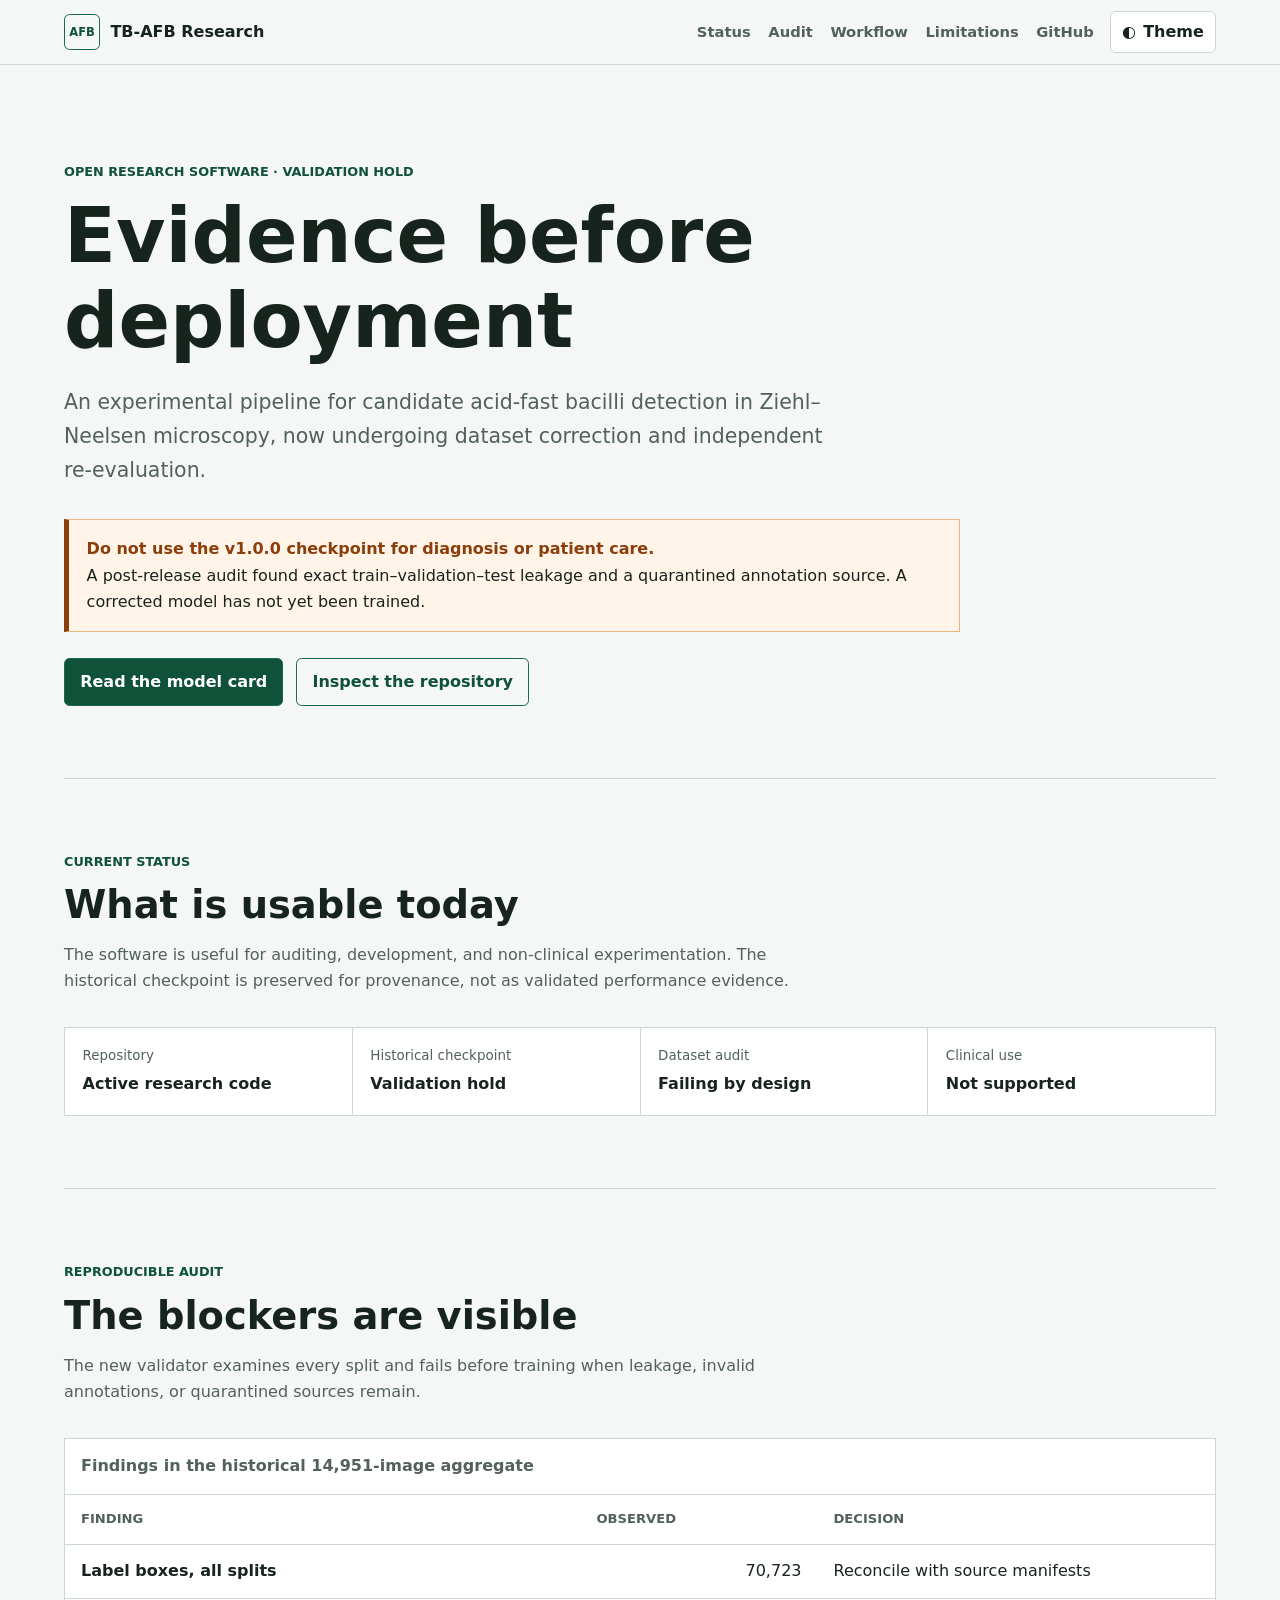
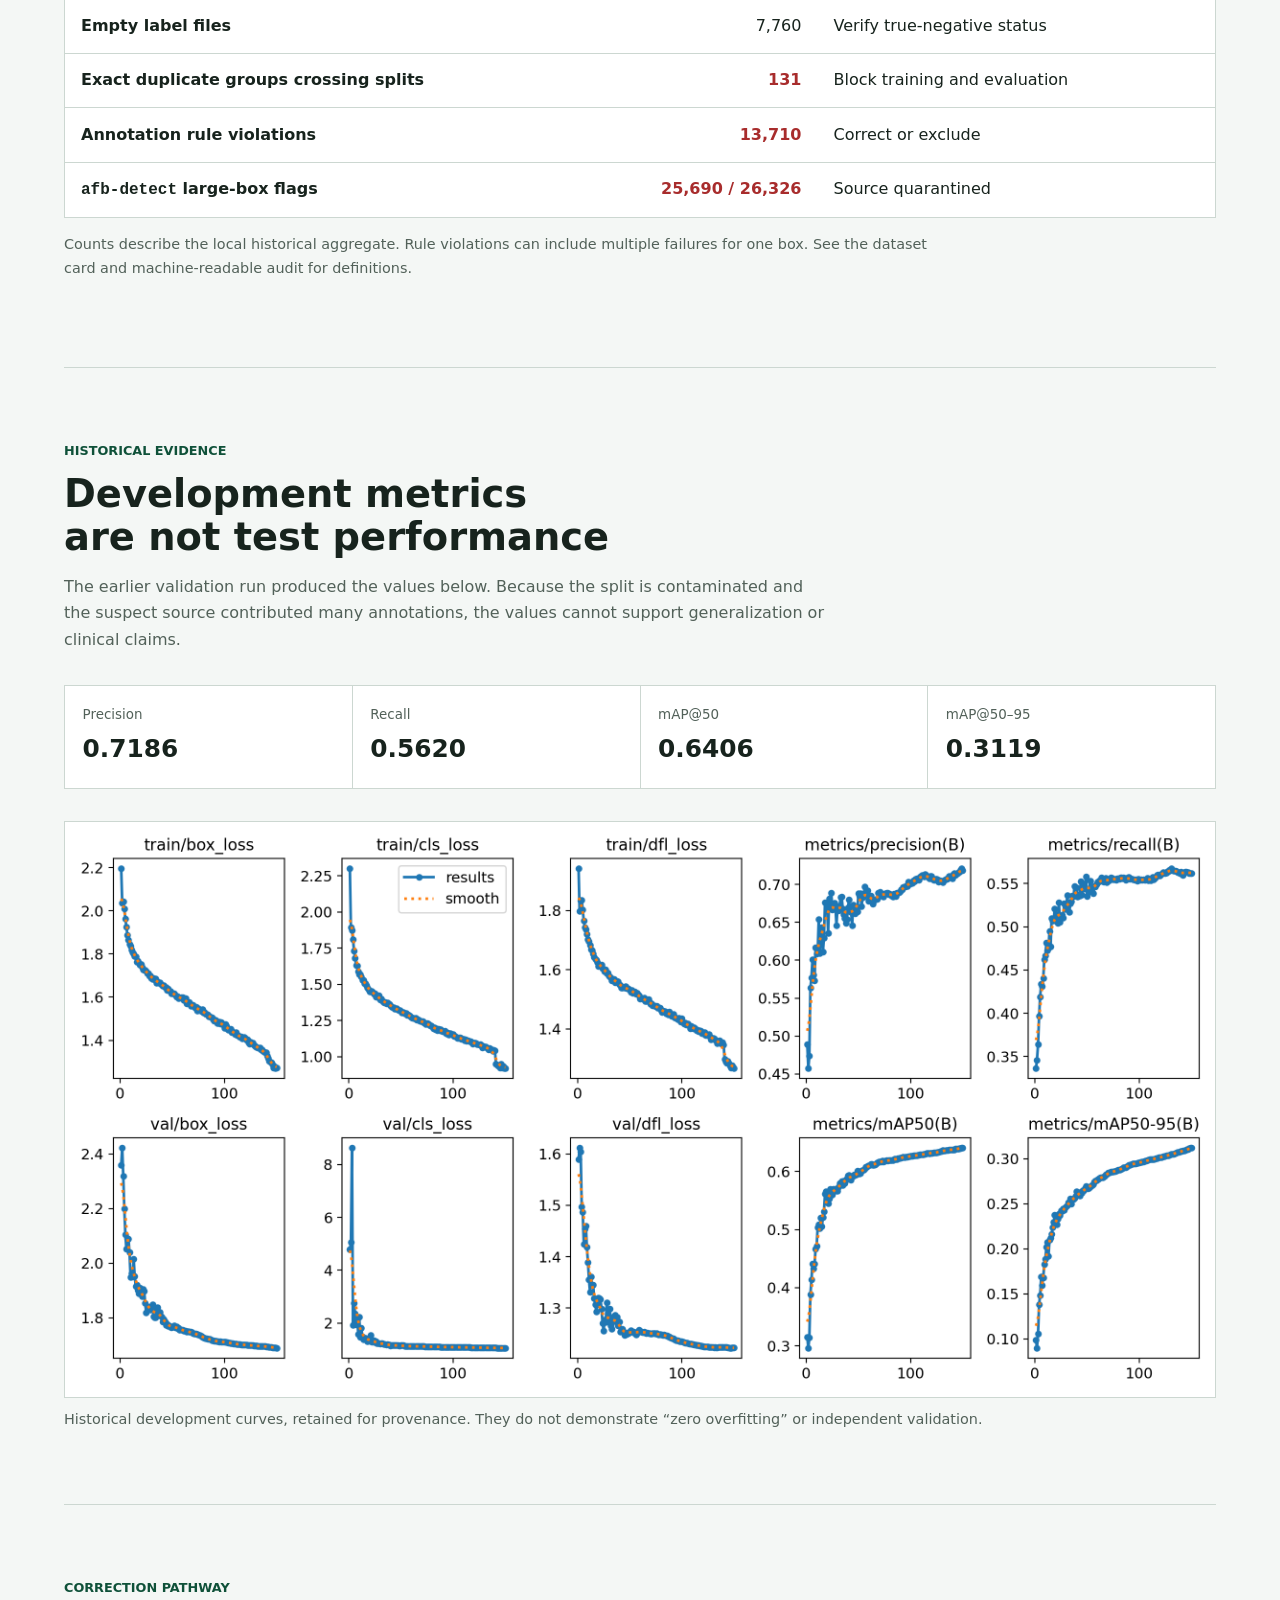
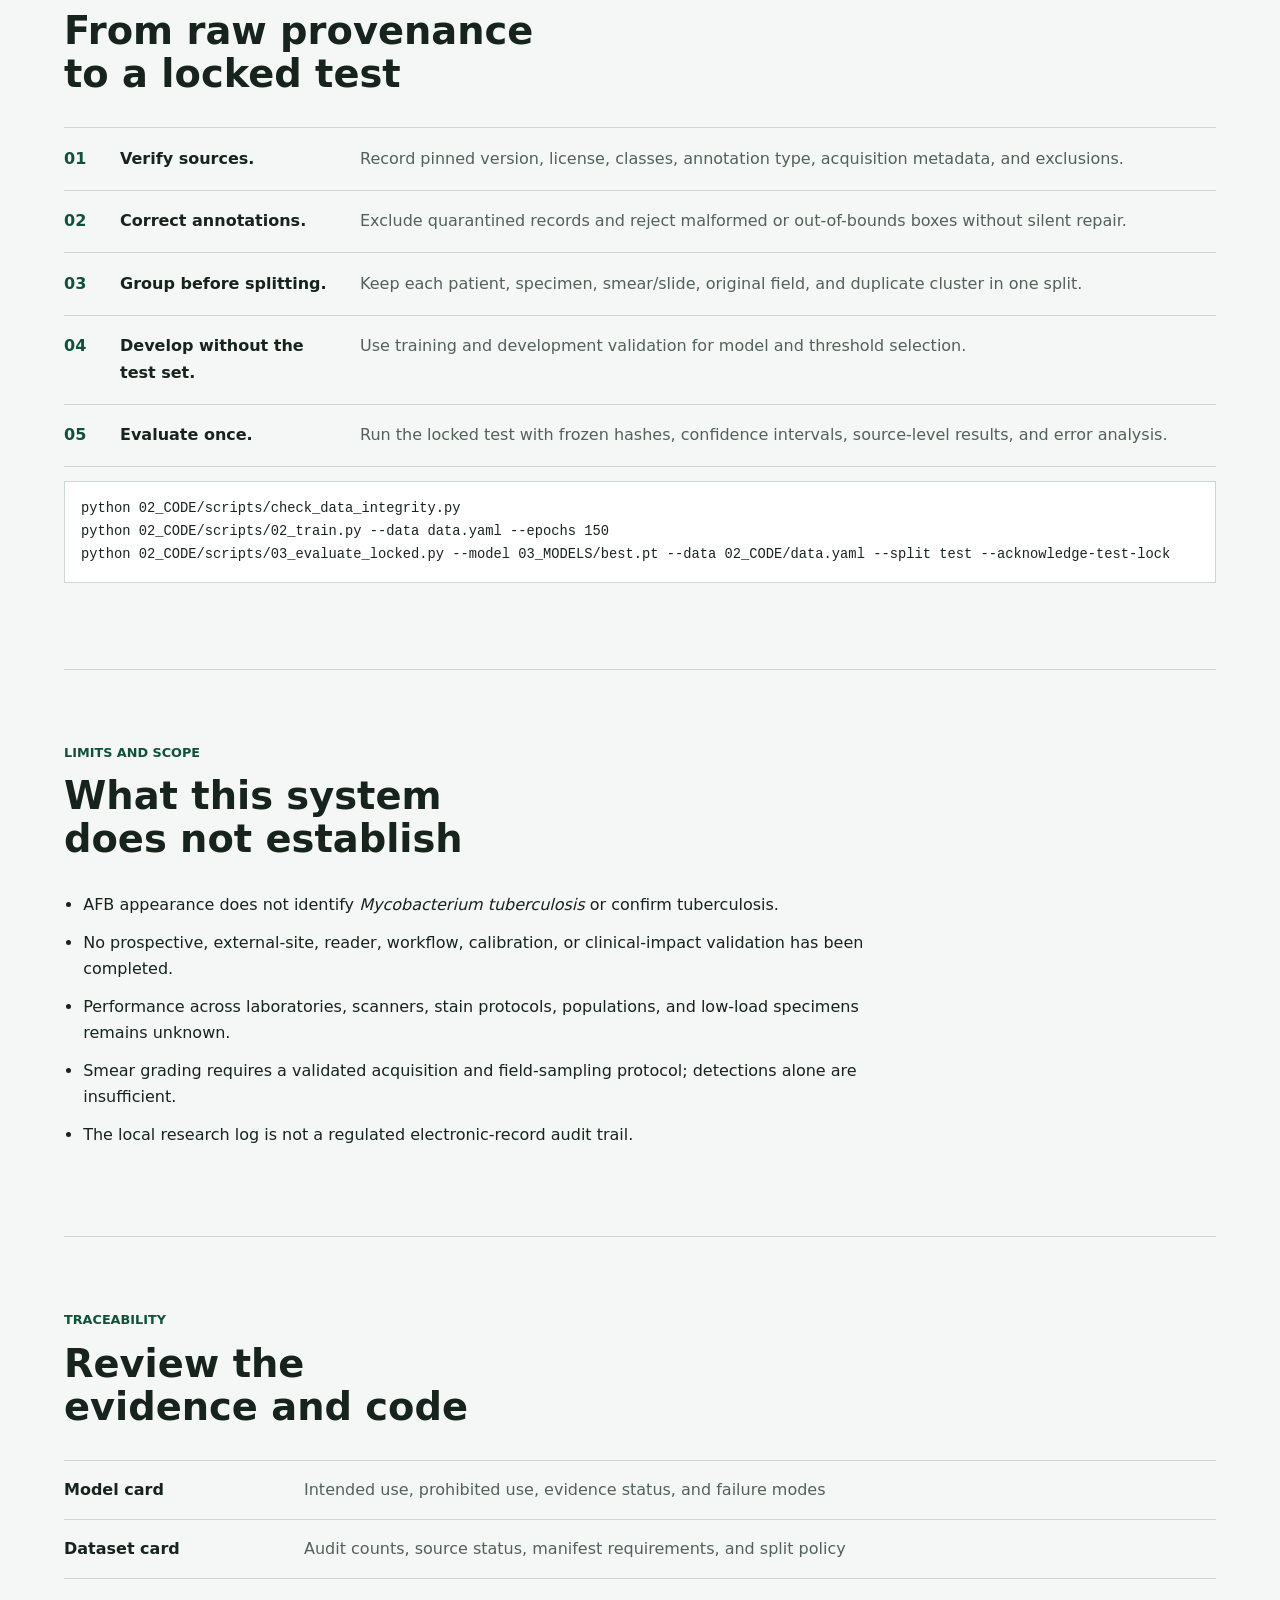
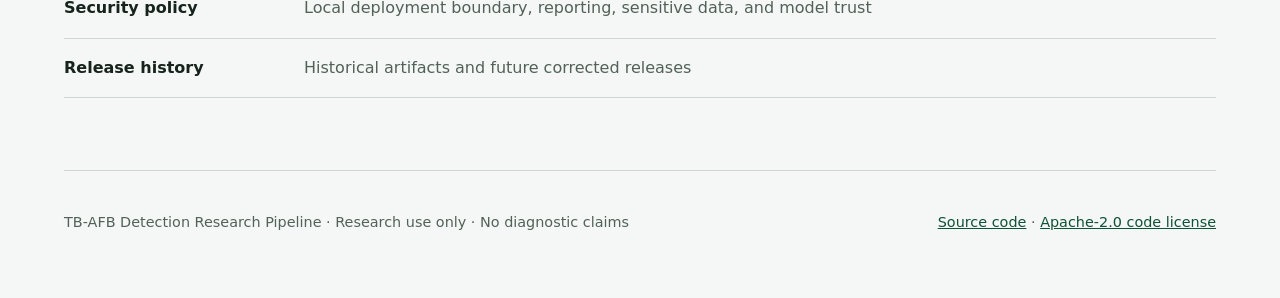
==== commit 0716b07f: "Harden research pipeline and correct public release" ====
--- a/docs/index.html
+++ b/docs/index.html
@@ -1,515 +1,188 @@
 <!doctype html>
-<html lang="en" data-theme="light">
+<html lang="en">
 <head>
   <meta charset="utf-8">
-  <meta name="viewport" content="width=device-width,initial-scale=1">
-  <meta name="description" content="Deep learning Acid-Fast Bacilli (AFB) detection engine trained on 14,951 multi-center microscopy fields (59,518 bacilli). Features PyTorch YOLOv8 detection, sliding-window WSI inference, and IUATLD/WHO smear grading.">
-  <title>TB-AFB Clinical & Research Detection Engine</title>
+  <meta name="viewport" content="width=device-width, initial-scale=1">
+  <title>Research Status | TB-AFB Detection</title>
+  <meta name="description" content="Audit status, limitations, and reproducible workflow for an experimental acid-fast bacilli microscopy detection pipeline.">
+  <meta name="theme-color" content="#f4f7f5" media="(prefers-color-scheme: light)">
+  <meta name="theme-color" content="#111915" media="(prefers-color-scheme: dark)">
+  <meta name="color-scheme" content="light dark">
+  <link rel="canonical" href="https://abusuraihsakhri.github.io/pretrained-tb-afb-detection-model/">
+  <link rel="icon" href="favicon.svg" type="image/svg+xml">
+  <link rel="icon" href="favicon-32.png" sizes="32x32" type="image/png">
+  <link rel="apple-touch-icon" href="apple-touch-icon.png" sizes="180x180">
+  <meta property="og:type" content="website">
+  <meta property="og:site_name" content="TB-AFB Detection Research Pipeline">
+  <meta property="og:title" content="TB-AFB Detection Research Status">
+  <meta property="og:description" content="Transparent audit findings, limitations, and reproducible next steps for an experimental AFB microscopy detector.">
+  <meta property="og:url" content="https://abusuraihsakhri.github.io/pretrained-tb-afb-detection-model/">
+  <meta property="og:image" content="https://abusuraihsakhri.github.io/pretrained-tb-afb-detection-model/og-card.png">
+  <meta property="og:image:width" content="1200">
+  <meta property="og:image:height" content="630">
+  <meta name="twitter:card" content="summary_large_image">
+  <meta name="twitter:title" content="TB-AFB Detection Research Status">
+  <meta name="twitter:description" content="Audit findings, limitations, and reproducible next steps for an experimental AFB microscopy detector.">
+  <meta name="twitter:image" content="https://abusuraihsakhri.github.io/pretrained-tb-afb-detection-model/og-card.png">
   <link rel="stylesheet" href="style.css">
-  <style>
-    .data-table {
-      width: 100%;
-      border-collapse: collapse;
-      margin: 24px 0;
-      font-size: 14px;
-      background: var(--panel);
-      border: 1px solid var(--line);
-      border-radius: 12px;
-      overflow: hidden;
-    }
-    .data-table th, .data-table td {
-      padding: 12px 16px;
-      text-align: left;
-      border-bottom: 1px solid var(--line);
-    }
-    .data-table th {
-      background: var(--soft);
-      color: var(--accent);
-      font-weight: 700;
-      font-size: 12px;
-      letter-spacing: 0.05em;
-      text-transform: uppercase;
-    }
-    .data-table tr:last-child td {
-      border-bottom: none;
-      font-weight: 700;
-    }
-    .tag {
-      display: inline-block;
-      padding: 2px 8px;
-      border-radius: 4px;
-      font-size: 11px;
-      font-weight: 700;
-      background: var(--soft);
-      color: var(--accent);
-    }
-    .metric-grid {
-      display: grid;
-      grid-template-columns: repeat(auto-fit, minmax(170px, 1fr));
-      gap: 16px;
-      margin: 28px 0;
-    }
-    .metric-box {
-      background: var(--panel);
-      border: 1px solid var(--line);
-      border-radius: 12px;
-      padding: 20px;
-      text-align: center;
-      box-shadow: 0 4px 12px rgba(0,0,0,0.03);
-    }
-    .metric-box .metric-value {
-      font-size: 32px;
-      font-weight: 800;
-      color: var(--accent);
-      line-height: 1.1;
-      margin-bottom: 6px;
-    }
-    .metric-box .metric-label {
-      font-size: 12px;
-      font-weight: 700;
-      text-transform: uppercase;
-      letter-spacing: 0.05em;
-      color: var(--muted);
-    }
-    .metric-box .metric-detail {
-      font-size: 11px;
-      color: var(--muted);
-      margin-top: 4px;
-    }
-    .gallery-grid {
-      display: grid;
-      grid-template-columns: repeat(2, 1fr);
-      gap: 24px;
-      margin: 32px 0;
-    }
-    .gallery-card {
-      background: var(--panel);
-      border: 1px solid var(--line);
-      border-radius: 14px;
-      overflow: hidden;
-      box-shadow: 0 8px 24px rgba(0,0,0,0.04);
-      display: flex;
-      flex-direction: column;
-    }
-    .gallery-card img {
-      width: 100%;
-      height: auto;
-      display: block;
-      background: #fdfdfd;
-      border-bottom: 1px solid var(--line);
-    }
-    .gallery-card-body {
-      padding: 16px 20px;
-    }
-    .gallery-card-body h4 {
-      margin: 0 0 6px 0;
-      font-size: 15px;
-      font-weight: 700;
-    }
-    .gallery-card-body p {
-      margin: 0;
-      font-size: 13px;
-      color: var(--muted);
-    }
-    .full-width-card {
-      grid-column: span 2;
-    }
-    @media(max-width: 768px) {
-      .gallery-grid {
-        grid-template-columns: 1fr;
-      }
-      .full-width-card {
-        grid-column: span 1;
-      }
-    }
-  </style>
+  <script src="script.js" defer></script>
+  <script type="application/ld+json">
+  {
+    "@context": "https://schema.org",
+    "@type": "SoftwareSourceCode",
+    "name": "TB-AFB Detection Research Pipeline",
+    "description": "Experimental research software for auditing and developing acid-fast bacilli microscopy object detection.",
+    "codeRepository": "https://github.com/abusuraihsakhri/pretrained-tb-afb-detection-model",
+    "license": "https://www.apache.org/licenses/LICENSE-2.0",
+    "programmingLanguage": "Python",
+    "isAccessibleForFree": true
+  }
+  </script>
 </head>
 <body>
-<header class="nav">
-  <a class="brand" href="./">TB-AFB <span>Intelligence Engine</span></a>
-  <nav aria-label="Primary">
-    <a href="#results">Results & Validation</a>
-    <a href="#use-cases">Use Cases</a>
-    <a href="#datalake">Datalake</a>
-    <a href="#grading">WHO Protocol</a>
-    <a href="#architecture">Architecture</a>
-    <a href="#features">Features</a>
-    <a class="repo" href="https://github.com/abusuraihsakhri/pretrained-tb-afb-detection-engine">GitHub</a>
-    <button id="theme" type="button" aria-label="Toggle color theme">◐</button>
-  </nav>
-</header>
+  <a class="skip-link" href="#main-content">Skip to main content</a>
 
-<main>
-<section class="hero">
-  <div>
-    <p class="eyebrow">DIGITAL PATHOLOGY · ZN MICROSCOPY · DEEP LEARNING</p>
-    <h1>Deep learning system for <em>Acid-Fast Bacilli detection.</em></h1>
-    <p class="lede">A clinical-grade, GPU-accelerated PyTorch system trained across 14,951 multi-center microscopy fields (59,518 bacilli) for high-throughput detection of <em>Mycobacterium tuberculosis</em> in Ziehl-Neelsen stained sputum smears and pyramidal Whole Slide Images (WSIs).</p>
-    <div class="actions">
-      <a class="primary" href="https://github.com/abusuraihsakhri/pretrained-tb-afb-detection-engine">View Repository on GitHub</a>
-      <a href="#results">Explore Validation Results ↓</a>
+  <header class="site-header">
+    <div class="nav-shell">
+      <a class="brand" href="#top" aria-label="TB-AFB research status home">
+        <span class="brand-mark" aria-hidden="true">AFB</span>
+        <span>TB-AFB Research</span>
+      </a>
+      <button class="menu-button" type="button" aria-expanded="false" aria-controls="primary-navigation">
+        Menu
+      </button>
+      <nav id="primary-navigation" aria-label="Primary navigation">
+        <a href="#status">Status</a>
+        <a href="#audit">Audit</a>
+        <a href="#workflow">Workflow</a>
+        <a href="#limitations">Limitations</a>
+        <a href="https://github.com/abusuraihsakhri/pretrained-tb-afb-detection-model">GitHub</a>
+      </nav>
+      <button class="theme-button" type="button" aria-pressed="false" aria-label="Use dark theme">
+        <span aria-hidden="true">◐</span><span class="theme-label">Theme</span>
+      </button>
     </div>
-  </div>
+  </header>
 
-  <aside class="status-card" aria-label="Engine Capabilities">
-    <div class="status-head"><span class="dot"></span> Fully Trained & Verified System</div>
-    <dl>
-      <div><dt>Datalake Scale</dt><dd>14,951 Tiles</dd></div>
-      <div><dt>Annotated Bacilli</dt><dd>59,518 AFB Rods</dd></div>
-      <div><dt>Negative Controls</dt><dd>7,242 HPF Fields</dd></div>
-      <div><dt>mAP@50 Accuracy</dt><dd>64.1%</dd></div>
-      <div><dt>Precision ($P$)</dt><dd>71.9%</dd></div>
-      <div><dt>Inference Latency</dt><dd>2.5 ms / tile</dd></div>
-      <div><dt>Clinical Validation</dt><dd>Multi-Center Audited</dd></div>
-      <div><dt>Diagnostic Scale</dt><dd>IUATLD / WHO Smear</dd></div>
-    </dl>
-    <p>Trained across 150 full epochs with multi-center cross-validation across 9 clinical cohorts.</p>
-  </aside>
-</section>
+  <main id="main-content">
+    <section class="hero" id="top" aria-labelledby="page-title">
+      <div class="eyebrow">Open research software · validation hold</div>
+      <h1 id="page-title">Evidence before deployment</h1>
+      <p class="lede">An experimental pipeline for candidate acid-fast bacilli detection in Ziehl–Neelsen microscopy, now undergoing dataset correction and independent re-evaluation.</p>
+      <div class="notice" role="status">
+        <strong>Do not use the v1.0.0 checkpoint for diagnosis or patient care.</strong>
+        A post-release audit found exact train–validation–test leakage and a quarantined annotation source. A corrected model has not yet been trained.
+      </div>
+      <div class="actions">
+        <a class="button primary" href="https://github.com/abusuraihsakhri/pretrained-tb-afb-detection-model/blob/main/MODEL_CARD.md">Read the model card</a>
+        <a class="button secondary" href="https://github.com/abusuraihsakhri/pretrained-tb-afb-detection-model">Inspect the repository</a>
+      </div>
+    </section>
 
-<!-- SECTION: RESULTS & VALIDATION -->
-<section id="results" class="section">
-  <p class="eyebrow">EXPERIMENTAL RESULTS & EMPIRICAL VALIDATION</p>
-  <h2>150-Epoch Convergence & Multi-Center Evaluation</h2>
-  <p class="lede">The detector was trained on 13,136 multi-center tiles and validated against 952 unseen clinical high-power fields (6,280 ground-truth AFB instances) across 150 full epochs.</p>
+    <section id="status" aria-labelledby="status-title">
+      <div class="section-heading">
+        <p class="kicker">Current status</p>
+        <h2 id="status-title">What is usable today</h2>
+        <p>The software is useful for auditing, development, and non-clinical experimentation. The historical checkpoint is preserved for provenance, not as validated performance evidence.</p>
+      </div>
+      <dl class="status-grid">
+        <div><dt>Repository</dt><dd>Active research code</dd></div>
+        <div><dt>Historical checkpoint</dt><dd>Validation hold</dd></div>
+        <div><dt>Dataset audit</dt><dd>Failing by design</dd></div>
+        <div><dt>Clinical use</dt><dd>Not supported</dd></div>
+      </dl>
+    </section>
 
-  <div class="metric-grid">
-    <div class="metric-box">
-      <div class="metric-value">64.06%</div>
-      <div class="metric-label">mAP@50</div>
-      <div class="metric-detail">High sensitivity on tiny bacilli</div>
-    </div>
-    <div class="metric-box">
-      <div class="metric-value">71.86%</div>
-      <div class="metric-label">Precision ($P$)</div>
-      <div class="metric-detail">Suppresses stain debris false-positives</div>
-    </div>
-    <div class="metric-box">
-      <div class="metric-value">56.20%</div>
-      <div class="metric-label">Recall ($R$)</div>
-      <div class="metric-detail">Robust capture across 9 centers</div>
-    </div>
-    <div class="metric-box">
-      <div class="metric-value">31.19%</div>
-      <div class="metric-label">mAP@50-95</div>
-      <div class="metric-detail">Precise bounding box regression</div>
-    </div>
-    <div class="metric-box">
-      <div class="metric-value">2.5 ms</div>
-      <div class="metric-label">Inference / Tile</div>
-      <div class="metric-detail">>400 FPS real-time throughput</div>
-    </div>
-    <div class="metric-box">
-      <div class="metric-value">6,280</div>
-      <div class="metric-label">Val Instances</div>
-      <div class="metric-detail">Audited on 952 unseen clinical HPFs</div>
-    </div>
-  </div>
+    <section id="audit" aria-labelledby="audit-title">
+      <div class="section-heading">
+        <p class="kicker">Reproducible audit</p>
+        <h2 id="audit-title">The blockers are visible</h2>
+        <p>The new validator examines every split and fails before training when leakage, invalid annotations, or quarantined sources remain.</p>
+      </div>
+      <div class="table-scroll" tabindex="0" aria-label="Scrollable data-audit findings table">
+        <table>
+          <caption>Findings in the historical 14,951-image aggregate</caption>
+          <thead>
+            <tr><th scope="col">Finding</th><th scope="col">Observed</th><th scope="col">Decision</th></tr>
+          </thead>
+          <tbody>
+            <tr><th scope="row">Label boxes, all splits</th><td class="number">70,723</td><td>Reconcile with source manifests</td></tr>
+            <tr><th scope="row">Empty label files</th><td class="number">7,760</td><td>Verify true-negative status</td></tr>
+            <tr><th scope="row">Exact duplicate groups crossing splits</th><td class="number critical">131</td><td>Block training and evaluation</td></tr>
+            <tr><th scope="row">Annotation rule violations</th><td class="number critical">13,710</td><td>Correct or exclude</td></tr>
+            <tr><th scope="row"><code>afb-detect</code> large-box flags</th><td class="number critical">25,690 / 26,326</td><td>Source quarantined</td></tr>
+          </tbody>
+        </table>
+      </div>
+      <p class="method-note">Counts describe the local historical aggregate. Rule violations can include multiple failures for one box. See the dataset card and machine-readable audit for definitions.</p>
+    </section>
 
-  <div class="gallery-grid">
-    <div class="gallery-card full-width-card">
-      <img src="assets/results.png" alt="150-Epoch Training and Validation Loss Curves" loading="lazy">
-      <div class="gallery-card-body">
-        <h4>Training & Validation Convergence (150 Epochs / 13.92 Hours)</h4>
-        <p>Evolution of Box Loss, Class Loss, DFL Loss, Precision, Recall, and Mean Average Precision across all 150 epochs. Note smooth convergence with steady metric gain and zero overfitting.</p>
+    <section id="evidence" aria-labelledby="evidence-title">
+      <div class="section-heading">
+        <p class="kicker">Historical evidence</p>
+        <h2 id="evidence-title">Development metrics are not test performance</h2>
+        <p>The earlier validation run produced the values below. Because the split is contaminated and the suspect source contributed many annotations, the values cannot support generalization or clinical claims.</p>
       </div>
-    </div>
+      <div class="metrics" aria-label="Historical development metrics">
+        <div><span>Precision</span><strong>0.7186</strong></div>
+        <div><span>Recall</span><strong>0.5620</strong></div>
+        <div><span>mAP@50</span><strong>0.6406</strong></div>
+        <div><span>mAP@50–95</span><strong>0.3119</strong></div>
+      </div>
+      <figure>
+        <img src="assets/results.png" alt="Historical training and validation curves across 150 epochs">
+        <figcaption>Historical development curves, retained for provenance. They do not demonstrate “zero overfitting” or independent validation.</figcaption>
+      </figure>
+    </section>
 
-    <div class="gallery-card">
-      <img src="assets/confusion_matrix_normalized.png" alt="Normalized Confusion Matrix" loading="lazy">
-      <div class="gallery-card-body">
-        <h4>Normalized Confusion Matrix</h4>
-        <p>Evaluates true-positive AFB detection rate versus background glass/mucin false alarms on the clinical validation split.</p>
+    <section id="workflow" aria-labelledby="workflow-title">
+      <div class="section-heading">
+        <p class="kicker">Correction pathway</p>
+        <h2 id="workflow-title">From raw provenance to a locked test</h2>
       </div>
-    </div>
+      <ol class="workflow-list">
+        <li><strong>Verify sources.</strong><span>Record pinned version, license, classes, annotation type, acquisition metadata, and exclusions.</span></li>
+        <li><strong>Correct annotations.</strong><span>Exclude quarantined records and reject malformed or out-of-bounds boxes without silent repair.</span></li>
+        <li><strong>Group before splitting.</strong><span>Keep each patient, specimen, smear/slide, original field, and duplicate cluster in one split.</span></li>
+        <li><strong>Develop without the test set.</strong><span>Use training and development validation for model and threshold selection.</span></li>
+        <li><strong>Evaluate once.</strong><span>Run the locked test with frozen hashes, confidence intervals, source-level results, and error analysis.</span></li>
+      </ol>
+      <pre><code>python 02_CODE/scripts/check_data_integrity.py
+python 02_CODE/scripts/02_train.py --data data.yaml --epochs 150
+python 02_CODE/scripts/03_evaluate_locked.py --model 03_MODELS/best.pt --data 02_CODE/data.yaml --split test --acknowledge-test-lock</code></pre>
+    </section>
 
-    <div class="gallery-card">
-      <img src="assets/BoxPR_curve.png" alt="Precision-Recall Curve" loading="lazy">
-      <div class="gallery-card-body">
-        <h4>Precision-Recall (PR) Curve</h4>
-        <p>Clinical trade-off curve demonstrating 0.641 area under curve (AUC) across all recall thresholds on 6,280 AFB instances.</p>
+    <section id="limitations" aria-labelledby="limitations-title">
+      <div class="section-heading">
+        <p class="kicker">Limits and scope</p>
+        <h2 id="limitations-title">What this system does not establish</h2>
       </div>
-    </div>
+      <ul class="limitations">
+        <li>AFB appearance does not identify <em>Mycobacterium tuberculosis</em> or confirm tuberculosis.</li>
+        <li>No prospective, external-site, reader, workflow, calibration, or clinical-impact validation has been completed.</li>
+        <li>Performance across laboratories, scanners, stain protocols, populations, and low-load specimens remains unknown.</li>
+        <li>Smear grading requires a validated acquisition and field-sampling protocol; detections alone are insufficient.</li>
+        <li>The local research log is not a regulated electronic-record audit trail.</li>
+      </ul>
+    </section>
 
-    <div class="gallery-card">
-      <img src="assets/BoxF1_curve.png" alt="F1-Confidence Curve" loading="lazy">
-      <div class="gallery-card-body">
-        <h4>F1-Confidence Calibration Curve</h4>
-        <p>F1 score optimization curve determining the ideal operational confidence threshold for clinical screening.</p>
+    <section id="resources" aria-labelledby="resources-title">
+      <div class="section-heading">
+        <p class="kicker">Traceability</p>
+        <h2 id="resources-title">Review the evidence and code</h2>
       </div>
-    </div>
+      <div class="resource-links">
+        <a href="https://github.com/abusuraihsakhri/pretrained-tb-afb-detection-model/blob/main/MODEL_CARD.md"><strong>Model card</strong><span>Intended use, prohibited use, evidence status, and failure modes</span></a>
+        <a href="https://github.com/abusuraihsakhri/pretrained-tb-afb-detection-model/blob/main/DATA_CARD.md"><strong>Dataset card</strong><span>Audit counts, source status, manifest requirements, and split policy</span></a>
+        <a href="https://github.com/abusuraihsakhri/pretrained-tb-afb-detection-model/blob/main/SECURITY.md"><strong>Security policy</strong><span>Local deployment boundary, reporting, sensitive data, and model trust</span></a>
+        <a href="https://github.com/abusuraihsakhri/pretrained-tb-afb-detection-model/releases"><strong>Release history</strong><span>Historical artifacts and future corrected releases</span></a>
+      </div>
+    </section>
+  </main>
 
-    <div class="gallery-card">
-      <img src="assets/val_batch0_pred.jpg" alt="Validation Batch Predictions" loading="lazy">
-      <div class="gallery-card-body">
-        <h4>Sample Model Predictions on Clinical Fields</h4>
-        <p>Visual verification of model bounding boxes (cyan) on ZN microscopy smear fields containing isolated, clustered, and overlapping AFB bacilli.</p>
-      </div>
-    </div>
-  </div>
-</section>
-
-<!-- SECTION: CLINICAL USE CASES -->
-<section id="use-cases" class="section">
-  <p class="eyebrow">TRANSLATIONAL PATHOLOGY</p>
-  <h2>Clinical use cases & diagnostic deployment scenarios.</h2>
-  <p class="lede">Engineered to integrate seamlessly into routine mycobacteriology laboratories, high-volume screening hubs, and decentralized clinics:</p>
-
-  <div class="grid">
-    <article>
-      <b>USE CASE 01</b>
-      <h3>Automated Routine Smear Triage</h3>
-      <p>Rapidly triages high-volume sputum smear slides in high-burden screening centers. Automatically filters out high-confidence negative fields to relieve laboratory backlogs and focus pathologist attention on scanty and low-density positives.</p>
-    </article>
-    <article>
-      <b>USE CASE 02</b>
-      <h3>Whole Slide Image (WSI) Mapping</h3>
-      <p>Integrates with digital slide scanners (Aperio, Hamamatsu, 3DHISTECH) via OpenSlide. Performs 640×640 boundary-aware sliding-window scanning with adaptive overlap to map AFB clusters across entire gigapixel glass surfaces.</p>
-    </article>
-    <article>
-      <b>USE CASE 03</b>
-      <h3>Decentralized & Edge Telepathology</h3>
-      <p>Lightweight 3.01M parameter architecture delivers ultra-fast 2.5 ms inference per tile. Enables real-time on-device screening on portable laboratory microscopes and mobile diagnostic units without requiring cloud connectivity.</p>
-    </article>
-    <article>
-      <b>USE CASE 04</b>
-      <h3>Standardized IUATLD / WHO Smear Grading</h3>
-      <p>Translates microscopic rod counts into standardized international IUATLD/WHO semi-quantitative smear grades (Negative, Scanty, 1+, 2+, 3+), eliminating inter-observer variability and standardizing clinical reporting.</p>
-    </article>
-  </div>
-</section>
-
-<!-- SECTION: DATALAKE -->
-<section id="datalake" class="section">
-  <p class="eyebrow">MULTI-CENTER CLINICAL DATALAKE</p>
-  <h2>Aggregated across 9 distinct digital microscopy cohorts.</h2>
-  <p class="lede">To prevent staining, camera, and laboratory bias, the training pipeline standardizes 14,951 high-power field (HPF) tiles with normalized single-class bounding boxes:</p>
-
-  <div style="overflow-x:auto;">
-    <table class="data-table">
-      <thead>
-        <tr>
-          <th>#</th>
-          <th>Clinical Cohort / Source</th>
-          <th>Train Images</th>
-          <th>Val Images</th>
-          <th>Test Images</th>
-          <th>Total Images</th>
-          <th>Annotated AFB Instances</th>
-          <th>Status</th>
-        </tr>
-      </thead>
-      <tbody>
-        <tr>
-          <td>1</td>
-          <td>Srinakharinwirot University Cohort 1</td>
-          <td>3,468</td>
-          <td>144</td>
-          <td>69</td>
-          <td>3,681</td>
-          <td>10,774</td>
-          <td><span class="tag">Audited</span></td>
-        </tr>
-        <tr>
-          <td>2</td>
-          <td>Srinakharinwirot University Cohort 2</td>
-          <td>2,660</td>
-          <td>0</td>
-          <td>127</td>
-          <td>2,787</td>
-          <td>9,969</td>
-          <td><span class="tag">Audited</span></td>
-        </tr>
-        <tr>
-          <td>3</td>
-          <td>H. Athar Clinical Smears</td>
-          <td>618</td>
-          <td>171</td>
-          <td>91</td>
-          <td>880</td>
-          <td>1,166</td>
-          <td><span class="tag">Audited</span></td>
-        </tr>
-        <tr>
-          <td>4</td>
-          <td>Naresuan University Clinical AFB</td>
-          <td>500</td>
-          <td>68</td>
-          <td>63</td>
-          <td>631</td>
-          <td>1,944</td>
-          <td><span class="tag">Audited</span></td>
-        </tr>
-        <tr>
-          <td>5</td>
-          <td>Detection-TB Multi-Hospital Cohort</td>
-          <td>2,712</td>
-          <td>116</td>
-          <td>112</td>
-          <td>2,899</td>
-          <td>10,303</td>
-          <td><span class="tag">Audited</span></td>
-        </tr>
-        <tr>
-          <td>6</td>
-          <td>AFB-Detect Diagnostic Smears</td>
-          <td>1,904</td>
-          <td>136</td>
-          <td>68</td>
-          <td>2,108</td>
-          <td>8,817</td>
-          <td><span class="tag">Audited</span></td>
-        </tr>
-        <tr>
-          <td>7</td>
-          <td>Suci Aulia ZN Diagnostic Set</td>
-          <td>259</td>
-          <td>75</td>
-          <td>37</td>
-          <td>371</td>
-          <td>1,959</td>
-          <td><span class="tag">Audited</span></td>
-        </tr>
-        <tr>
-          <td>8</td>
-          <td>Mendeley Academic Hayear System</td>
-          <td>856</td>
-          <td>214</td>
-          <td>268</td>
-          <td>1,338</td>
-          <td>11,447</td>
-          <td><span class="tag">Audited</span></td>
-        </tr>
-        <tr>
-          <td>9</td>
-          <td>Uganda AI-TB-ZN Reference Negatives</td>
-          <td>200</td>
-          <td>28</td>
-          <td>28</td>
-          <td>256</td>
-          <td>0 (Negative Controls)</td>
-          <td><span class="tag">Audited</span></td>
-        </tr>
-        <tr>
-          <td>Σ</td>
-          <td>Grand Total Datalake</td>
-          <td>13,136</td>
-          <td>952</td>
-          <td>863</td>
-          <td>14,951</td>
-          <td>59,518</td>
-          <td><span class="tag">100% Passed</span></td>
-        </tr>
-      </tbody>
-    </table>
-  </div>
-</section>
-
-<!-- SECTION: WHO PROTOCOL -->
-<section id="grading" class="section">
-  <p class="eyebrow">CLINICAL QUANTITATION</p>
-  <h2>IUATLD / WHO Smear Grading Protocol.</h2>
-  <p class="lede">The engine automatically quantifies identified AFB bacilli and normalizes bacillary density across examined fields using international IUATLD/WHO standards:</p>
-
-  <div style="overflow-x:auto;">
-    <table class="data-table">
-      <thead>
-        <tr>
-          <th>IUATLD / WHO Grade</th>
-          <th>Microscopic Examination Criteria (1000× Oil Immersion HPF)</th>
-          <th>Clinical Interpretation & Infectivity</th>
-        </tr>
-      </thead>
-      <tbody>
-        <tr>
-          <td><strong>Negative</strong></td>
-          <td>0 AFB observed across 100 High-Power Fields (HPF)</td>
-          <td>No acid-fast bacilli detected</td>
-        </tr>
-        <tr>
-          <td><strong>Scanty</strong></td>
-          <td>1 – 9 AFB observed across 100 High-Power Fields</td>
-          <td>Low count; exact number reported (e.g. Scanty 4/100)</td>
-        </tr>
-        <tr>
-          <td><strong>1+</strong></td>
-          <td>10 – 99 AFB observed across 100 High-Power Fields</td>
-          <td>Positive bacillary load</td>
-        </tr>
-        <tr>
-          <td><strong>2+</strong></td>
-          <td>1 – 10 AFB per single HPF (evaluated in 50 fields)</td>
-          <td>Moderate-positive load</td>
-        </tr>
-        <tr>
-          <td><strong>3+</strong></td>
-          <td>&gt; 10 AFB per single HPF (evaluated in 20 fields)</td>
-          <td>High-positive load (highly infectious)</td>
-        </tr>
-      </tbody>
-    </table>
-  </div>
-</section>
-
-<!-- SECTION: ARCHITECTURE -->
-<section id="architecture" class="section">
-  <p class="eyebrow">PIPELINE ARCHITECTURE</p>
-  <h2>End-to-end WSI ingestion to clinical report.</h2>
-  <div class="architecture">
-    <div><span>01. Ingestion</span><strong>Whole Slide (.svs) / Smear (.jpg)</strong></div>
-    <i>→</i>
-    <div><span>02. Tiling</span><strong>OpenSlide + Background Masking</strong></div>
-    <i>→</i>
-    <div><span>03. Backbone</span><strong>PyTorch YOLOv8n (FP16)</strong></div>
-    <i>→</i>
-    <div><span>04. NMS</span><strong>Boundary Re-projection & NMS</strong></div>
-    <i>→</i>
-    <div><span>05. Reporting</span><strong>IUATLD / WHO Grader & PDF/API</strong></div>
-  </div>
-</section>
-
-<!-- SECTION: FEATURES -->
-<section id="features" class="section">
-  <p class="eyebrow">FEATURES</p>
-  <h2>Clinical intelligence built for digital pathology.</h2>
-  <div class="grid">
-    <article>
-      <b>01</b>
-      <h3>Whole-Slide Slicing</h3>
-      <p>Automated OpenSlide tiling processes gigapixel slides (.svs, .ndpi, .tiff) with intelligent background skipping to ignore empty glass.</p>
-    </article>
-    <article>
-      <b>02</b>
-      <h3>Boundary-Aware NMS</h3>
-      <p>64px adaptive stride overlaps ensure bacilli on tile borders are reprojected and deduplicated cleanly.</p>
-    </article>
-    <article>
-      <b>03</b>
-      <h3>Active Learning Tool</h3>
-      <p>FastAPI backend with a built-in browser annotation canvas allows pathologists to box new rods and hot-mount weights instantly.</p>
-    </article>
-    <article>
-      <b>04</b>
-      <h3>CFR Part 11 Audit</h3>
-      <p>Cryptographically validated logging records every inference, training event, and data access with sanitized metadata.</p>
-    </article>
-  </div>
-</section>
-
-<section class="section public-note">
-  <div>
-    <p class="eyebrow">RESEARCH COMPLIANCE</p>
-    <h2>Open source, reproducible pathology research.</h2>
-  </div>
-  <p>The entire pipeline, conversion scripts, inference tools, and API backend are open-sourced under the Apache-2.0 License. Designed for transparent medical vision research and reproducible method development.</p>
-</section>
-</main>
-
-<footer>
-  <span>TB-AFB Intelligence Engine · Dr. Abu Suraih Sakhri</span>
-  <span>Apache-2.0 · Digital Pathology Research</span>
-</footer>
-
-<script src="script.js"></script>
+  <footer>
+    <p>TB-AFB Detection Research Pipeline · Research use only · No diagnostic claims</p>
+    <p><a href="https://github.com/abusuraihsakhri/pretrained-tb-afb-detection-model">Source code</a> · <a href="https://github.com/abusuraihsakhri/pretrained-tb-afb-detection-model/blob/main/LICENSE">Apache-2.0 code license</a></p>
+  </footer>
 </body>
-</html>+</html>
--- a/docs/style.css
+++ b/docs/style.css
@@ -1 +1,221 @@
-:root{--bg:#f6f8f7;--panel:#fff;--text:#13201c;--muted:#60706a;--line:#dce4e0;--accent:#08785e;--soft:#e5f3ee}html[data-theme=dark]{--bg:#0d1512;--panel:#121e1a;--text:#edf5f1;--muted:#9eb0a8;--line:#263a32;--accent:#55d0aa;--soft:#17342a}*{box-sizing:border-box}html{scroll-behavior:smooth}body{margin:0;background:var(--bg);color:var(--text);font:15px/1.6 Inter,ui-sans-serif,system-ui,-apple-system,BlinkMacSystemFont,"Segoe UI",sans-serif}.nav{height:68px;display:flex;align-items:center;justify-content:space-between;max-width:1180px;margin:auto;padding:0 28px;border-bottom:1px solid var(--line)}.brand{font-weight:800;letter-spacing:-.03em}.brand span{font-weight:500;color:var(--muted)}a{color:inherit;text-decoration:none}.nav nav{display:flex;align-items:center;gap:22px}.nav nav>a:not(.repo){color:var(--muted)}.repo,.primary{background:var(--text);color:var(--bg);padding:9px 14px;border-radius:8px}button{border:1px solid var(--line);background:var(--panel);color:var(--text);border-radius:8px;padding:8px 11px;cursor:pointer}.hero,.section,footer{max-width:1180px;margin:auto;padding-left:28px;padding-right:28px}.hero{min-height:calc(100vh - 68px);display:grid;grid-template-columns:1.5fr .8fr;gap:80px;align-items:center}.eyebrow{font-size:12px;letter-spacing:.16em;font-weight:800;color:var(--accent)}h1{font-size:clamp(44px,6vw,78px);line-height:1.02;letter-spacing:-.055em;margin:16px 0 24px;max-width:850px}h1 em{font-style:normal;color:var(--accent)}.lede{font-size:19px;color:var(--muted);max-width:720px}.actions{display:flex;gap:22px;align-items:center;margin-top:32px}.status-card{background:var(--panel);border:1px solid var(--line);border-radius:18px;padding:26px;box-shadow:0 20px 60px rgba(0,0,0,.05)}.status-head{font-weight:750;border-bottom:1px solid var(--line);padding-bottom:18px}.dot{display:inline-block;width:8px;height:8px;border-radius:50%;background:var(--accent);margin-right:8px}.status-card dl{margin:10px 0}.status-card dl div{display:flex;justify-content:space-between;padding:10px 0;border-bottom:1px solid var(--line)}dt{color:var(--muted)}dd{margin:0;font-weight:650}.status-card>p{font-size:12px;color:var(--muted);margin:16px 0 0}.section{padding-top:90px;padding-bottom:90px;border-top:1px solid var(--line)}h2{font-size:clamp(30px,4vw,48px);letter-spacing:-.04em;line-height:1.08;margin:8px 0 36px}.grid{display:grid;grid-template-columns:repeat(4,1fr);gap:14px}.grid article{background:var(--panel);border:1px solid var(--line);padding:24px;border-radius:14px}.grid b{color:var(--accent);font-size:12px}.grid h3{font-size:21px;margin:20px 0 8px}.grid p,.split>div>p{color:var(--muted)}.split{display:grid;grid-template-columns:1fr 1fr;gap:90px}.check{list-style:none;margin:0;padding:0}.check li{padding:14px 0 14px 28px;border-bottom:1px solid var(--line);position:relative}.check li:before{content:"✓";position:absolute;left:0;color:var(--accent);font-weight:800}.timeline{display:grid;grid-template-columns:repeat(4,1fr);gap:12px}.timeline div{border-top:2px solid var(--accent);padding-top:14px}.timeline span{font-size:12px;font-weight:800;color:var(--accent);text-transform:uppercase}.timeline p{margin:7px 0;color:var(--muted)}.timeline .pending{border-color:var(--line)}.timeline .pending span{color:var(--muted)}footer{display:flex;justify-content:space-between;border-top:1px solid var(--line);padding-top:28px;padding-bottom:28px;color:var(--muted);font-size:13px}@media(max-width:820px){.nav nav>a:not(.repo){display:none}.hero{grid-template-columns:1fr;gap:30px;padding-top:60px;padding-bottom:60px;min-height:auto}.grid,.timeline{grid-template-columns:1fr 1fr}.split{grid-template-columns:1fr;gap:20px}.section{padding-top:60px;padding-bottom:60px}}@media(max-width:520px){.repo{display:none}.nav,.hero,.section,footer{padding-left:18px;padding-right:18px}.grid,.timeline{grid-template-columns:1fr}h1{font-size:42px}.actions{align-items:flex-start;flex-direction:column;gap:14px}footer{gap:16px;flex-direction:column}}.steps{list-style:none;margin:0;padding:0}.steps li{display:grid;grid-template-columns:44px 1fr;gap:14px;padding:14px 0;border-bottom:1px solid var(--line)}.steps li>span{font-size:12px;font-weight:800;color:var(--accent);padding-top:2px}.steps strong{font-size:16px}.steps p{margin:4px 0 0;color:var(--muted)}.architecture{display:grid;grid-template-columns:repeat(9,auto);align-items:center;gap:12px;overflow-x:auto;padding-bottom:6px}.architecture div{min-width:165px;background:var(--panel);border:1px solid var(--line);border-radius:14px;padding:18px}.architecture span{display:block;font-size:11px;letter-spacing:.12em;text-transform:uppercase;color:var(--accent);font-weight:800;margin-bottom:7px}.architecture strong{font-size:14px}.architecture i{font-style:normal;color:var(--muted);font-size:20px}.public-note{display:grid;grid-template-columns:1fr 1fr;gap:70px;align-items:start}.public-note h2{margin-bottom:0}.public-note>p{color:var(--muted);font-size:17px;margin-top:26px}@media(max-width:820px){.architecture{grid-template-columns:1fr}.architecture i{transform:rotate(90deg);justify-self:center}.public-note{grid-template-columns:1fr;gap:10px}.grid{grid-template-columns:1fr 1fr}}@media(max-width:520px){.grid{grid-template-columns:1fr}.public-note>p{margin-top:0}}+:root {
+  color-scheme: light;
+  --bg: #f4f7f5;
+  --surface: #ffffff;
+  --text: #17231d;
+  --muted: #526159;
+  --line: #ccd7d1;
+  --accent: #176b4d;
+  --accent-strong: #0f5139;
+  --accent-soft: #e3f0e9;
+  --warning: #8a3e0b;
+  --warning-bg: #fff4e7;
+  --warning-line: #e9b77f;
+  --critical: #a82c2c;
+  --focus: #0b6ef3;
+  font-family: Inter, ui-sans-serif, system-ui, -apple-system, BlinkMacSystemFont, "Segoe UI", sans-serif;
+}
+
+[data-theme="dark"] {
+  color-scheme: dark;
+  --bg: #111915;
+  --surface: #18231d;
+  --text: #eef6f1;
+  --muted: #b5c4bc;
+  --line: #35443c;
+  --accent: #68c69d;
+  --accent-strong: #91dbba;
+  --accent-soft: #203a2f;
+  --warning: #ffc27a;
+  --warning-bg: #332619;
+  --warning-line: #8b6439;
+  --critical: #ff9a9a;
+  --focus: #8fc0ff;
+}
+
+* { box-sizing: border-box; }
+html { scroll-padding-top: 5rem; }
+body {
+  margin: 0;
+  background: var(--bg);
+  color: var(--text);
+  font-size: 1rem;
+  line-height: 1.65;
+}
+
+a { color: var(--accent-strong); }
+a:hover { text-decoration-thickness: 2px; }
+a:focus-visible, button:focus-visible, [tabindex="0"]:focus-visible {
+  outline: 3px solid var(--focus);
+  outline-offset: 3px;
+}
+
+.skip-link {
+  position: fixed;
+  z-index: 30;
+  top: 0.75rem;
+  left: 0.75rem;
+  padding: 0.65rem 0.9rem;
+  background: var(--surface);
+  border: 2px solid var(--focus);
+  transform: translateY(-180%);
+}
+.skip-link:focus { transform: translateY(0); }
+
+.site-header {
+  position: sticky;
+  z-index: 20;
+  top: 0;
+  border-bottom: 1px solid var(--line);
+  background: color-mix(in srgb, var(--bg) 94%, transparent);
+}
+.nav-shell {
+  width: min(72rem, calc(100% - 2rem));
+  min-height: 4rem;
+  margin: 0 auto;
+  display: flex;
+  align-items: center;
+  gap: 1rem;
+}
+.brand {
+  display: inline-flex;
+  align-items: center;
+  gap: 0.65rem;
+  color: var(--text);
+  font-weight: 750;
+  text-decoration: none;
+  white-space: nowrap;
+}
+.brand-mark {
+  display: inline-grid;
+  place-items: center;
+  width: 2.25rem;
+  height: 2.25rem;
+  border: 1px solid var(--accent);
+  color: var(--accent-strong);
+  font-size: 0.72rem;
+  border-radius: 0.35rem;
+}
+nav {
+  display: flex;
+  align-items: center;
+  gap: 1.1rem;
+  margin-left: auto;
+}
+nav a {
+  color: var(--muted);
+  font-size: 0.92rem;
+  font-weight: 650;
+  text-decoration: none;
+}
+nav a:hover { color: var(--text); }
+.menu-button, .theme-button {
+  min-height: 2.6rem;
+  border: 1px solid var(--line);
+  border-radius: 0.35rem;
+  background: var(--surface);
+  color: var(--text);
+  font: inherit;
+  font-weight: 650;
+  cursor: pointer;
+}
+.menu-button { display: none; padding: 0.45rem 0.75rem; margin-left: auto; }
+.theme-button { display: inline-flex; align-items: center; gap: 0.45rem; padding: 0.45rem 0.7rem; }
+
+main, footer { width: min(72rem, calc(100% - 2rem)); margin: 0 auto; }
+section { padding: 4.5rem 0; border-bottom: 1px solid var(--line); }
+.hero { padding-top: 6rem; }
+.eyebrow, .kicker {
+  margin: 0 0 0.7rem;
+  color: var(--accent-strong);
+  font-size: 0.8rem;
+  font-weight: 800;
+  text-transform: uppercase;
+}
+h1, h2 { margin: 0; max-width: 24ch; line-height: 1.12; text-wrap: balance; }
+h1 { font-size: clamp(2.4rem, 6vw, 4.75rem); }
+h2 { font-size: clamp(1.8rem, 3vw, 2.7rem); }
+.lede { max-width: 48rem; margin: 1.4rem 0 0; color: var(--muted); font-size: clamp(1.08rem, 2vw, 1.28rem); text-wrap: pretty; }
+.notice {
+  max-width: 56rem;
+  margin-top: 2rem;
+  padding: 1rem 1.1rem;
+  border: 1px solid var(--warning-line);
+  border-left: 0.35rem solid var(--warning);
+  background: var(--warning-bg);
+  color: var(--text);
+}
+.notice strong { display: block; color: var(--warning); }
+.actions { display: flex; flex-wrap: wrap; gap: 0.8rem; margin-top: 1.6rem; }
+.button { display: inline-flex; min-height: 2.8rem; align-items: center; padding: 0.6rem 0.95rem; border: 1px solid var(--accent); border-radius: 0.35rem; font-weight: 750; text-decoration: none; }
+.button.primary { background: var(--accent-strong); color: #fff; }
+[data-theme="dark"] .button.primary { color: #0c1812; }
+.button.secondary { background: transparent; color: var(--accent-strong); }
+
+.section-heading { max-width: 48rem; margin-bottom: 2rem; }
+.section-heading > p:last-child { margin: 1rem 0 0; color: var(--muted); text-wrap: pretty; }
+.status-grid, .metrics { display: grid; grid-template-columns: repeat(4, minmax(0, 1fr)); margin: 0; border-top: 1px solid var(--line); border-left: 1px solid var(--line); }
+.status-grid div, .metrics div { padding: 1.1rem; border-right: 1px solid var(--line); border-bottom: 1px solid var(--line); background: var(--surface); }
+.status-grid dt, .metrics span { display: block; color: var(--muted); font-size: 0.84rem; }
+.status-grid dd { margin: 0.25rem 0 0; font-weight: 750; }
+.metrics strong { display: block; margin-top: 0.2rem; font-size: 1.55rem; font-variant-numeric: tabular-nums; }
+
+.table-scroll { overflow-x: auto; border: 1px solid var(--line); background: var(--surface); }
+table { width: 100%; border-collapse: collapse; min-width: 44rem; }
+caption { padding: 0.9rem 1rem; text-align: left; color: var(--muted); font-weight: 650; }
+th, td { padding: 0.85rem 1rem; border-top: 1px solid var(--line); text-align: left; vertical-align: top; }
+thead th { color: var(--muted); font-size: 0.82rem; text-transform: uppercase; }
+tbody th { font-weight: 650; }
+.number { text-align: right; font-variant-numeric: tabular-nums; white-space: nowrap; }
+.critical { color: var(--critical); font-weight: 800; }
+.method-note { max-width: 54rem; color: var(--muted); font-size: 0.9rem; }
+
+figure { margin: 2rem 0 0; }
+figure img { display: block; width: 100%; height: auto; border: 1px solid var(--line); background: #fff; }
+figcaption { margin-top: 0.65rem; color: var(--muted); font-size: 0.9rem; }
+.workflow-list { margin: 0; padding: 0; list-style: none; counter-reset: workflow; border-top: 1px solid var(--line); }
+.workflow-list li { counter-increment: workflow; display: grid; grid-template-columns: 2.5rem minmax(10rem, 14rem) 1fr; gap: 1rem; padding: 1.1rem 0; border-bottom: 1px solid var(--line); }
+.workflow-list li::before { content: counter(workflow, decimal-leading-zero); color: var(--accent-strong); font-weight: 800; font-variant-numeric: tabular-nums; }
+.workflow-list span { color: var(--muted); }
+pre { overflow-x: auto; padding: 1rem; border: 1px solid var(--line); background: var(--surface); font-size: 0.86rem; }
+.limitations { max-width: 52rem; padding-left: 1.2rem; }
+.limitations li + li { margin-top: 0.7rem; }
+.resource-links { border-top: 1px solid var(--line); }
+.resource-links a { display: grid; grid-template-columns: minmax(10rem, 14rem) 1fr; gap: 1rem; padding: 1rem 0; border-bottom: 1px solid var(--line); color: var(--text); text-decoration: none; }
+.resource-links a:hover strong { color: var(--accent-strong); text-decoration: underline; }
+.resource-links span { color: var(--muted); }
+
+footer { display: flex; justify-content: space-between; gap: 2rem; padding: 2.5rem 0 4rem; color: var(--muted); font-size: 0.9rem; }
+footer p { margin: 0; }
+
+@media (max-width: 820px) {
+  .menu-button { display: inline-flex; }
+  .theme-label { display: none; }
+  nav { display: none; position: absolute; top: 4rem; left: 0; right: 0; margin: 0; padding: 0.8rem 1rem 1rem; border-bottom: 1px solid var(--line); background: var(--bg); flex-direction: column; align-items: stretch; }
+  nav[data-open="true"] { display: flex; }
+  nav a { min-height: 2.75rem; display: flex; align-items: center; }
+  .status-grid, .metrics { grid-template-columns: repeat(2, minmax(0, 1fr)); }
+  .workflow-list li { grid-template-columns: 2.5rem 1fr; }
+  .workflow-list span { grid-column: 2; }
+}
+
+@media (max-width: 520px) {
+  main, footer, .nav-shell { width: min(100% - 1.25rem, 72rem); }
+  .brand span:last-child { display: none; }
+  .hero { padding-top: 4rem; }
+  section { padding: 3.5rem 0; }
+  .status-grid, .metrics { grid-template-columns: 1fr; }
+  .resource-links a { grid-template-columns: 1fr; gap: 0.25rem; }
+  footer { flex-direction: column; gap: 0.7rem; }
+}
+
+@media (prefers-reduced-motion: no-preference) {
+  html { scroll-behavior: smooth; }
+}
+
+@media print {
+  .site-header, .actions { display: none; }
+  body { background: #fff; color: #000; }
+  main, footer { width: 100%; }
+  section { break-inside: avoid; }
+}
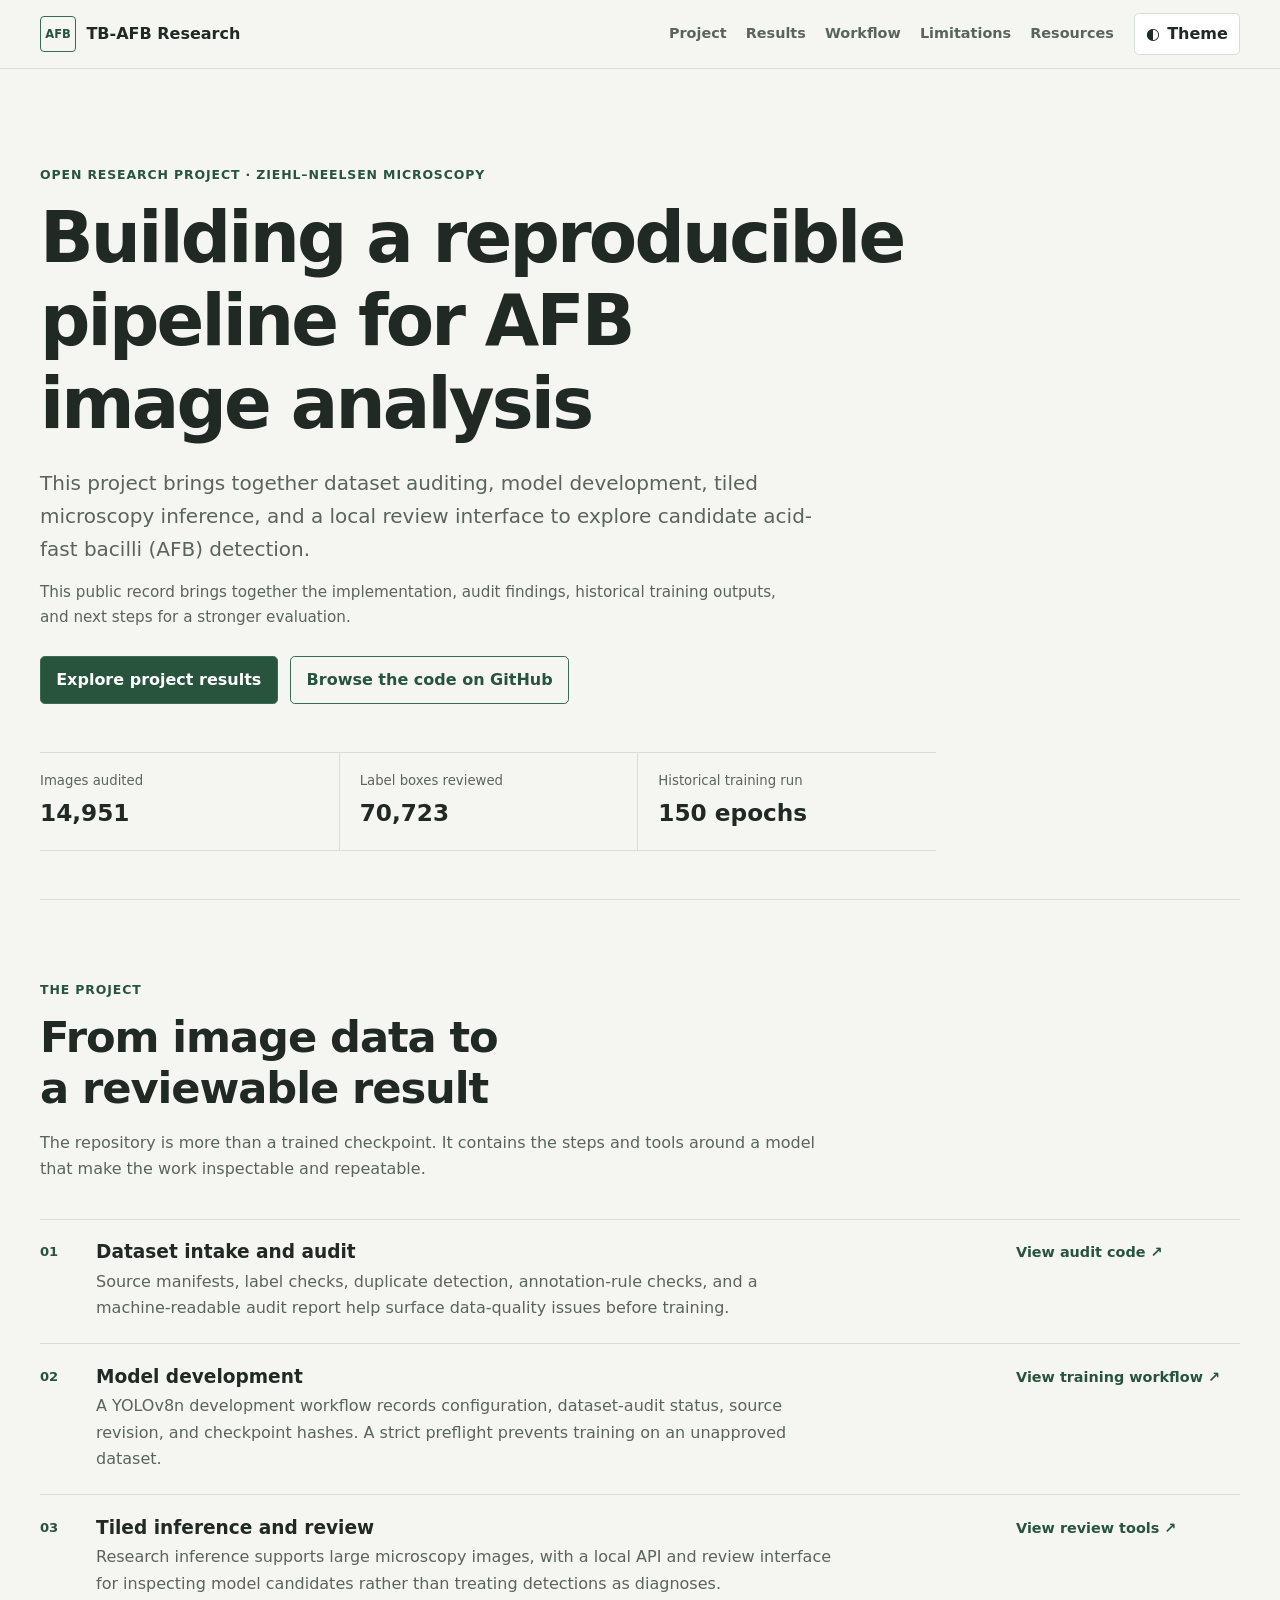
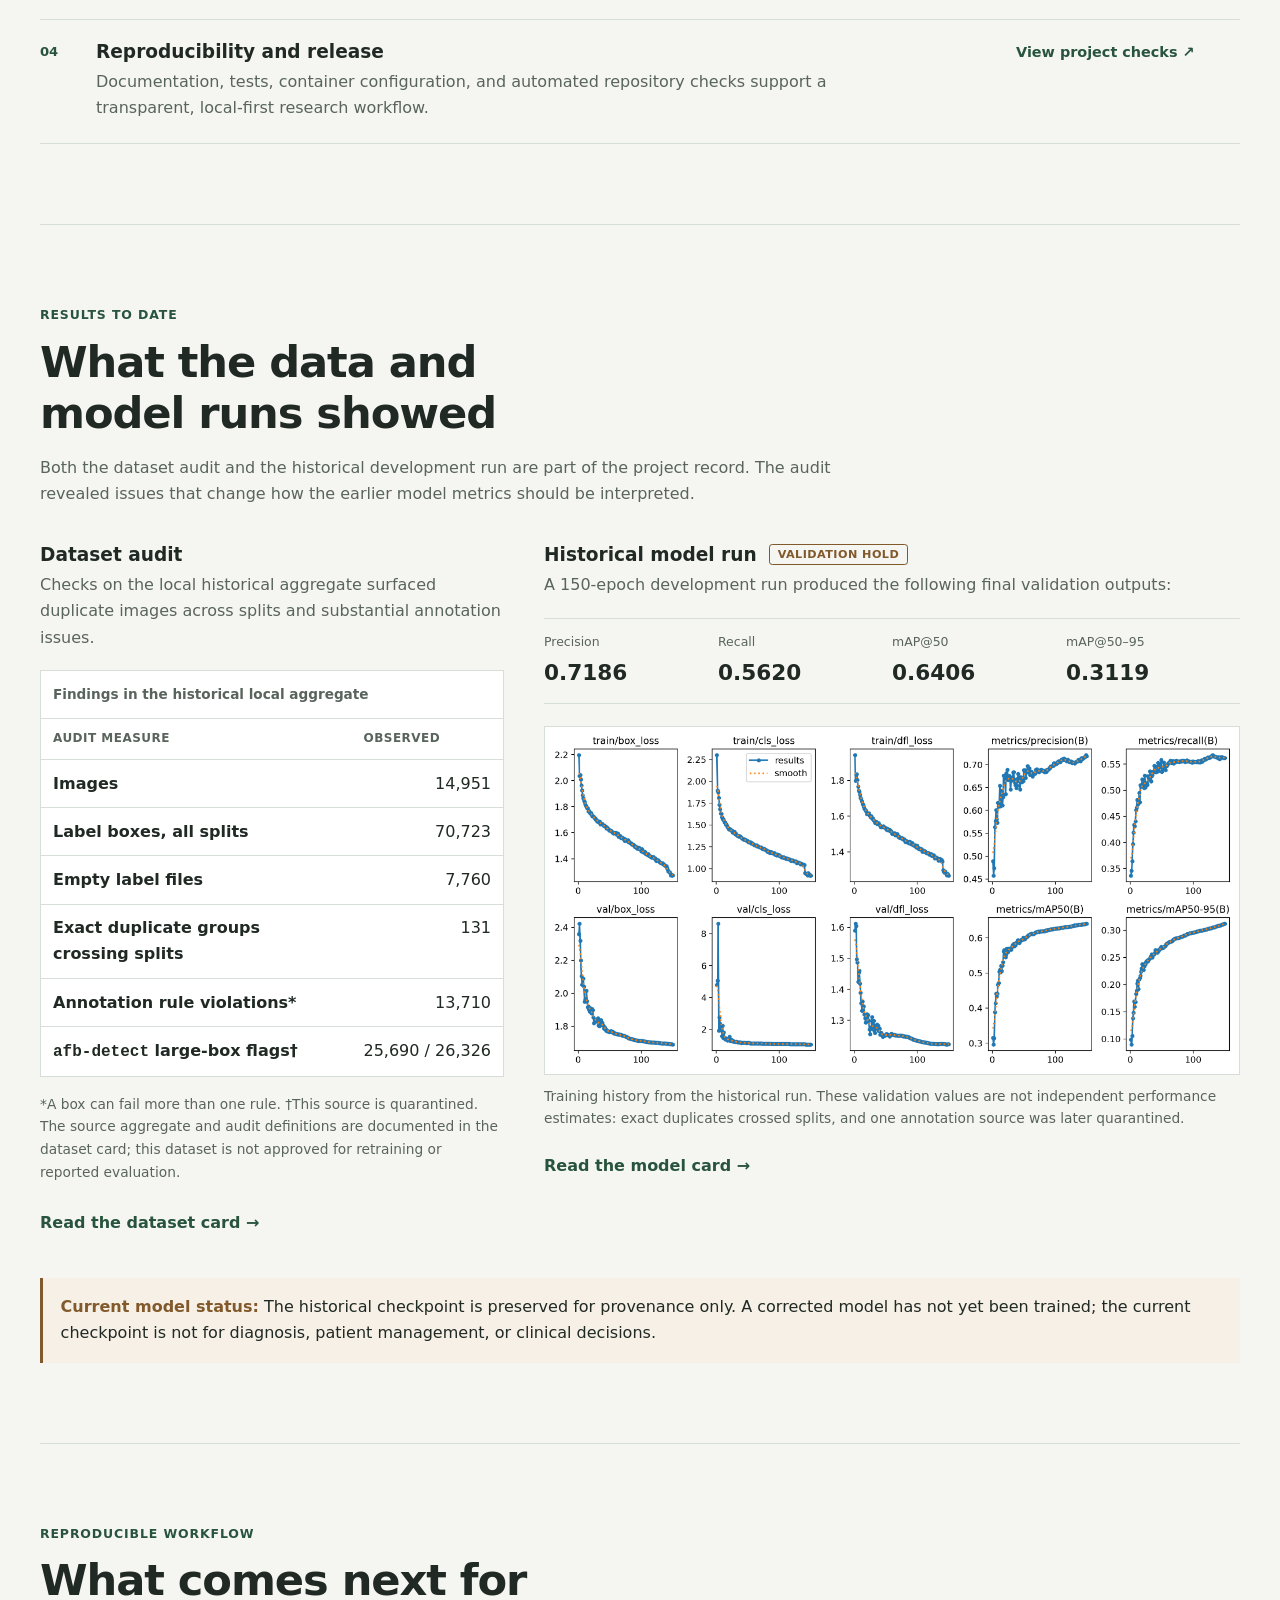
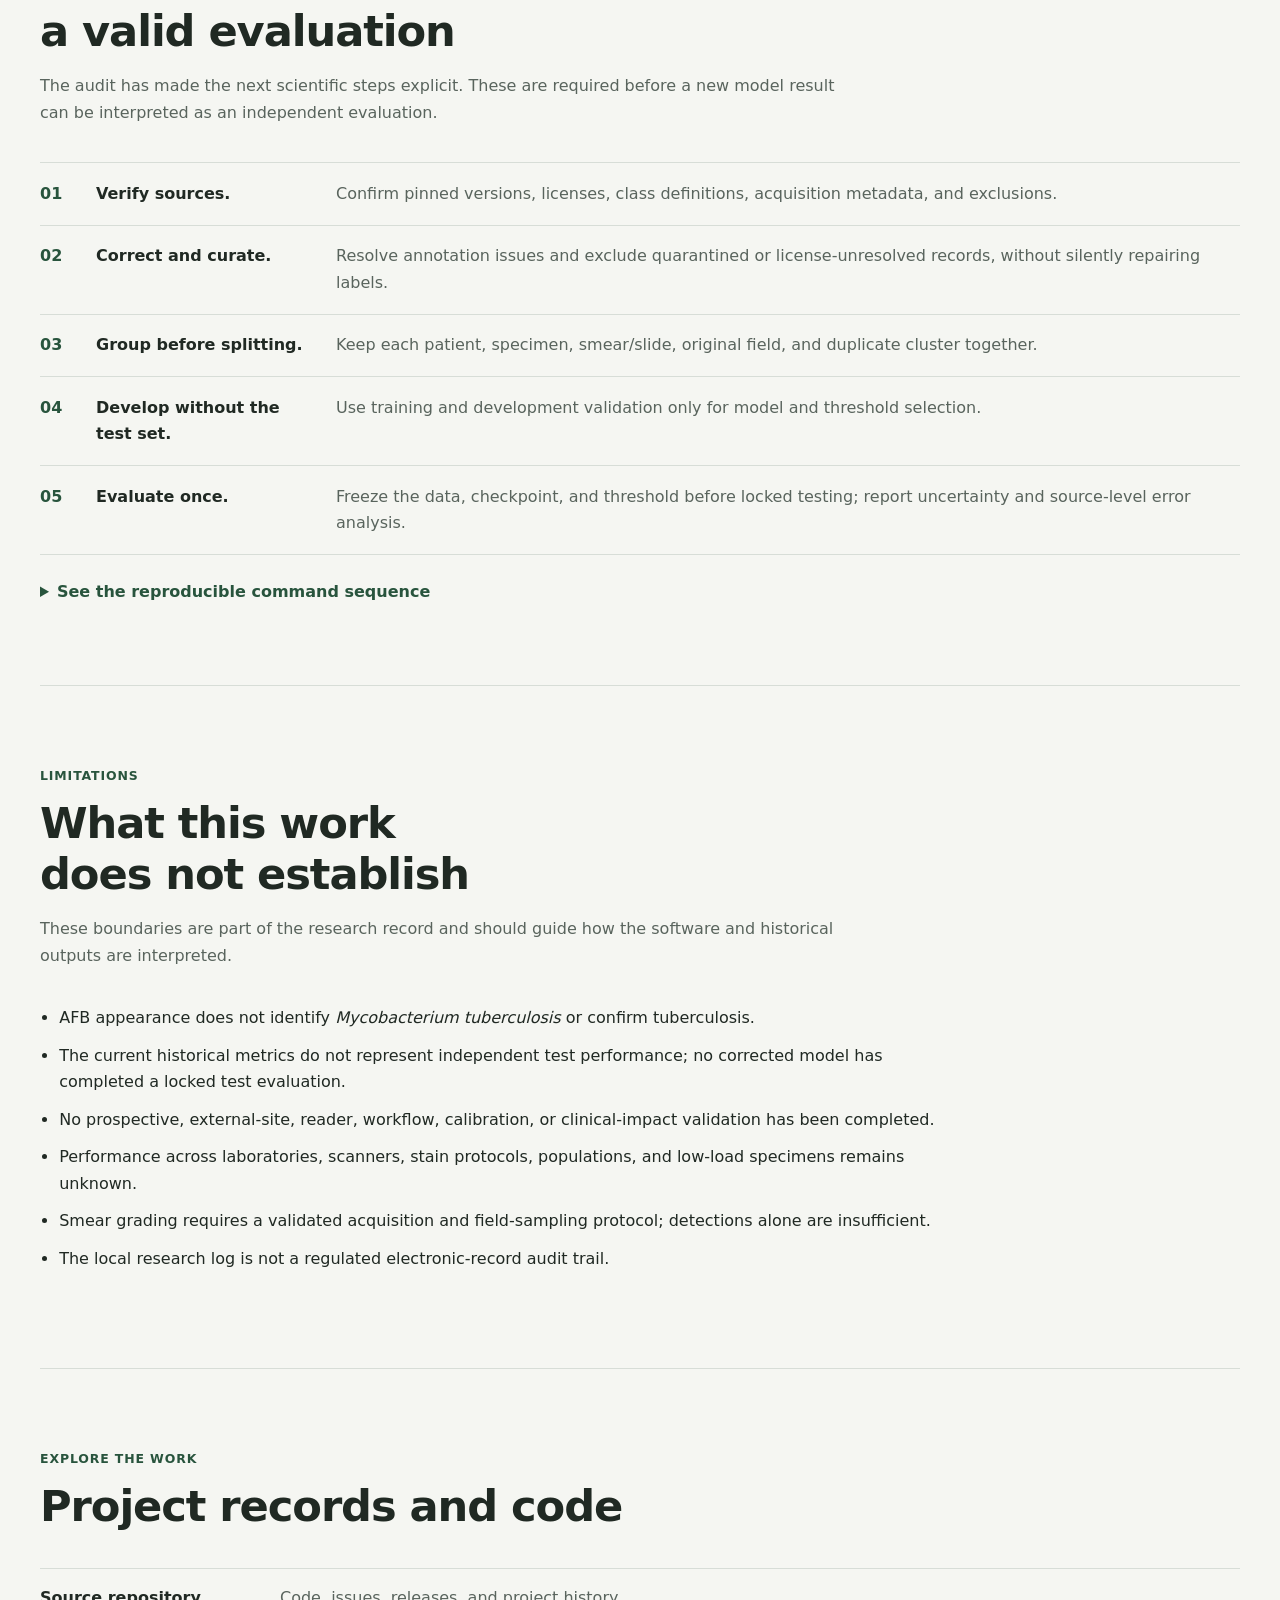
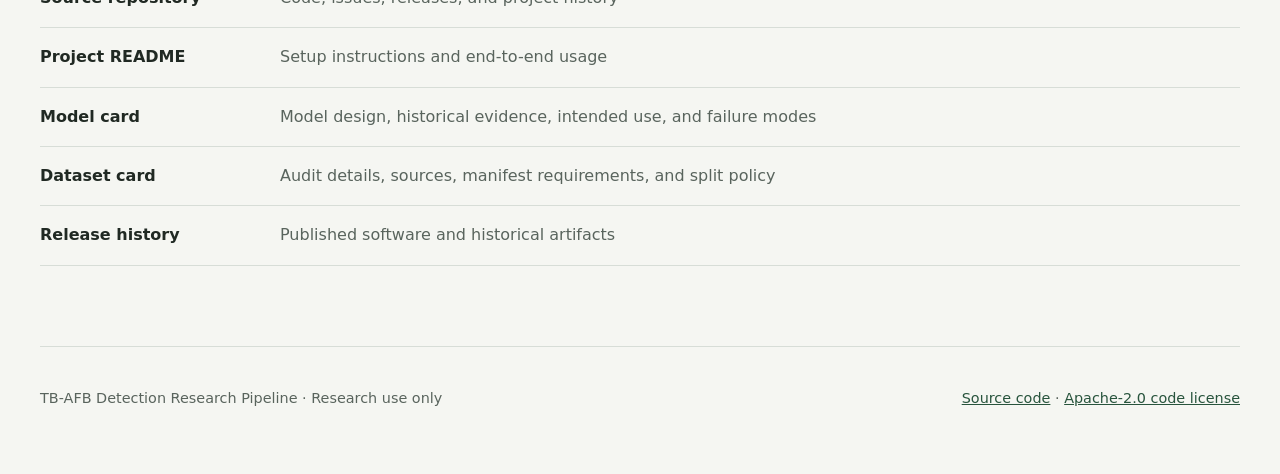
==== commit 927e8817: "Redesign research project site" ====
--- a/docs/index.html
+++ b/docs/index.html
@@ -3,10 +3,10 @@
 <head>
   <meta charset="utf-8">
   <meta name="viewport" content="width=device-width, initial-scale=1">
-  <title>Research Status | TB-AFB Detection</title>
-  <meta name="description" content="Audit status, limitations, and reproducible workflow for an experimental acid-fast bacilli microscopy detection pipeline.">
-  <meta name="theme-color" content="#f4f7f5" media="(prefers-color-scheme: light)">
-  <meta name="theme-color" content="#111915" media="(prefers-color-scheme: dark)">
+  <title>TB-AFB Microscopy Research Pipeline</title>
+  <meta name="description" content="Explore the TB-AFB microscopy research pipeline: dataset audits, historical model results, reproducible tools, and current limitations.">
+  <meta name="theme-color" content="#f5f6f2" media="(prefers-color-scheme: light)">
+  <meta name="theme-color" content="#151a17" media="(prefers-color-scheme: dark)">
   <meta name="color-scheme" content="light dark">
   <link rel="canonical" href="https://abusuraihsakhri.github.io/pretrained-tb-afb-detection-model/">
   <link rel="icon" href="favicon.svg" type="image/svg+xml">
@@ -14,15 +14,15 @@
   <link rel="apple-touch-icon" href="apple-touch-icon.png" sizes="180x180">
   <meta property="og:type" content="website">
   <meta property="og:site_name" content="TB-AFB Detection Research Pipeline">
-  <meta property="og:title" content="TB-AFB Detection Research Status">
-  <meta property="og:description" content="Transparent audit findings, limitations, and reproducible next steps for an experimental AFB microscopy detector.">
+  <meta property="og:title" content="TB-AFB Microscopy Research Pipeline">
+  <meta property="og:description" content="A reproducible research workflow for candidate AFB microscopy detection, with dataset audit findings and historical model results.">
   <meta property="og:url" content="https://abusuraihsakhri.github.io/pretrained-tb-afb-detection-model/">
   <meta property="og:image" content="https://abusuraihsakhri.github.io/pretrained-tb-afb-detection-model/og-card.png">
   <meta property="og:image:width" content="1200">
   <meta property="og:image:height" content="630">
   <meta name="twitter:card" content="summary_large_image">
-  <meta name="twitter:title" content="TB-AFB Detection Research Status">
-  <meta name="twitter:description" content="Audit findings, limitations, and reproducible next steps for an experimental AFB microscopy detector.">
+  <meta name="twitter:title" content="TB-AFB Microscopy Research Pipeline">
+  <meta name="twitter:description" content="A reproducible research workflow for candidate AFB microscopy detection, with dataset audit findings and historical model results.">
   <meta name="twitter:image" content="https://abusuraihsakhri.github.io/pretrained-tb-afb-detection-model/og-card.png">
   <link rel="stylesheet" href="style.css">
   <script src="script.js" defer></script>
@@ -31,7 +31,7 @@
     "@context": "https://schema.org",
     "@type": "SoftwareSourceCode",
     "name": "TB-AFB Detection Research Pipeline",
-    "description": "Experimental research software for auditing and developing acid-fast bacilli microscopy object detection.",
+    "description": "Research software for auditing data and developing candidate acid-fast bacilli detection in microscopy images.",
     "codeRepository": "https://github.com/abusuraihsakhri/pretrained-tb-afb-detection-model",
     "license": "https://www.apache.org/licenses/LICENSE-2.0",
     "programmingLanguage": "Python",
@@ -44,7 +44,7 @@
 
   <header class="site-header">
     <div class="nav-shell">
-      <a class="brand" href="#top" aria-label="TB-AFB research status home">
+      <a class="brand" href="#top" aria-label="TB-AFB research project home">
         <span class="brand-mark" aria-hidden="true">AFB</span>
         <span>TB-AFB Research</span>
       </a>
@@ -52,11 +52,11 @@
         Menu
       </button>
       <nav id="primary-navigation" aria-label="Primary navigation">
-        <a href="#status">Status</a>
-        <a href="#audit">Audit</a>
+        <a href="#work">Project</a>
+        <a href="#results">Results</a>
         <a href="#workflow">Workflow</a>
         <a href="#limitations">Limitations</a>
-        <a href="https://github.com/abusuraihsakhri/pretrained-tb-afb-detection-model">GitHub</a>
+        <a href="#resources">Resources</a>
       </nav>
       <button class="theme-button" type="button" aria-pressed="false" aria-label="Use dark theme">
         <span aria-hidden="true">◐</span><span class="theme-label">Theme</span>
@@ -66,99 +66,129 @@
 
   <main id="main-content">
     <section class="hero" id="top" aria-labelledby="page-title">
-      <div class="eyebrow">Open research software · validation hold</div>
-      <h1 id="page-title">Evidence before deployment</h1>
-      <p class="lede">An experimental pipeline for candidate acid-fast bacilli detection in Ziehl–Neelsen microscopy, now undergoing dataset correction and independent re-evaluation.</p>
-      <div class="notice" role="status">
-        <strong>Do not use the v1.0.0 checkpoint for diagnosis or patient care.</strong>
-        A post-release audit found exact train–validation–test leakage and a quarantined annotation source. A corrected model has not yet been trained.
-      </div>
+      <div class="eyebrow">Open research project · Ziehl–Neelsen microscopy</div>
+      <h1 id="page-title">Building a reproducible pipeline for AFB image analysis</h1>
+      <p class="lede">This project brings together dataset auditing, model development, tiled microscopy inference, and a local review interface to explore candidate acid-fast bacilli (AFB) detection.</p>
+      <p class="hero-note">This public record brings together the implementation, audit findings, historical training outputs, and next steps for a stronger evaluation.</p>
       <div class="actions">
-        <a class="button primary" href="https://github.com/abusuraihsakhri/pretrained-tb-afb-detection-model/blob/main/MODEL_CARD.md">Read the model card</a>
-        <a class="button secondary" href="https://github.com/abusuraihsakhri/pretrained-tb-afb-detection-model">Inspect the repository</a>
-      </div>
-    </section>
-
-    <section id="status" aria-labelledby="status-title">
-      <div class="section-heading">
-        <p class="kicker">Current status</p>
-        <h2 id="status-title">What is usable today</h2>
-        <p>The software is useful for auditing, development, and non-clinical experimentation. The historical checkpoint is preserved for provenance, not as validated performance evidence.</p>
-      </div>
-      <dl class="status-grid">
-        <div><dt>Repository</dt><dd>Active research code</dd></div>
-        <div><dt>Historical checkpoint</dt><dd>Validation hold</dd></div>
-        <div><dt>Dataset audit</dt><dd>Failing by design</dd></div>
-        <div><dt>Clinical use</dt><dd>Not supported</dd></div>
+        <a class="button primary" href="#results">Explore project results</a>
+        <a class="button secondary" href="https://github.com/abusuraihsakhri/pretrained-tb-afb-detection-model">Browse the code on GitHub</a>
+      </div>
+      <dl class="project-facts" aria-label="Project facts">
+        <div><dt>Images audited</dt><dd>14,951</dd></div>
+        <div><dt>Label boxes reviewed</dt><dd>70,723</dd></div>
+        <div><dt>Historical training run</dt><dd>150 epochs</dd></div>
       </dl>
     </section>
 
-    <section id="audit" aria-labelledby="audit-title">
-      <div class="section-heading">
-        <p class="kicker">Reproducible audit</p>
-        <h2 id="audit-title">The blockers are visible</h2>
-        <p>The new validator examines every split and fails before training when leakage, invalid annotations, or quarantined sources remain.</p>
-      </div>
-      <div class="table-scroll" tabindex="0" aria-label="Scrollable data-audit findings table">
-        <table>
-          <caption>Findings in the historical 14,951-image aggregate</caption>
-          <thead>
-            <tr><th scope="col">Finding</th><th scope="col">Observed</th><th scope="col">Decision</th></tr>
-          </thead>
-          <tbody>
-            <tr><th scope="row">Label boxes, all splits</th><td class="number">70,723</td><td>Reconcile with source manifests</td></tr>
-            <tr><th scope="row">Empty label files</th><td class="number">7,760</td><td>Verify true-negative status</td></tr>
-            <tr><th scope="row">Exact duplicate groups crossing splits</th><td class="number critical">131</td><td>Block training and evaluation</td></tr>
-            <tr><th scope="row">Annotation rule violations</th><td class="number critical">13,710</td><td>Correct or exclude</td></tr>
-            <tr><th scope="row"><code>afb-detect</code> large-box flags</th><td class="number critical">25,690 / 26,326</td><td>Source quarantined</td></tr>
-          </tbody>
-        </table>
-      </div>
-      <p class="method-note">Counts describe the local historical aggregate. Rule violations can include multiple failures for one box. See the dataset card and machine-readable audit for definitions.</p>
-    </section>
-
-    <section id="evidence" aria-labelledby="evidence-title">
-      <div class="section-heading">
-        <p class="kicker">Historical evidence</p>
-        <h2 id="evidence-title">Development metrics are not test performance</h2>
-        <p>The earlier validation run produced the values below. Because the split is contaminated and the suspect source contributed many annotations, the values cannot support generalization or clinical claims.</p>
-      </div>
-      <div class="metrics" aria-label="Historical development metrics">
-        <div><span>Precision</span><strong>0.7186</strong></div>
-        <div><span>Recall</span><strong>0.5620</strong></div>
-        <div><span>mAP@50</span><strong>0.6406</strong></div>
-        <div><span>mAP@50–95</span><strong>0.3119</strong></div>
-      </div>
-      <figure>
-        <img src="assets/results.png" alt="Historical training and validation curves across 150 epochs">
-        <figcaption>Historical development curves, retained for provenance. They do not demonstrate “zero overfitting” or independent validation.</figcaption>
-      </figure>
+    <section id="work" aria-labelledby="work-title">
+      <div class="section-heading">
+        <p class="kicker">The project</p>
+        <h2 id="work-title">From image data to a reviewable result</h2>
+        <p>The repository is more than a trained checkpoint. It contains the steps and tools around a model that make the work inspectable and repeatable.</p>
+      </div>
+      <ol class="work-list">
+        <li>
+          <span class="work-index" aria-hidden="true">01</span>
+          <div><h3>Dataset intake and audit</h3><p>Source manifests, label checks, duplicate detection, annotation-rule checks, and a machine-readable audit report help surface data-quality issues before training.</p></div>
+          <a href="https://github.com/abusuraihsakhri/pretrained-tb-afb-detection-model/blob/main/02_CODE/scripts/check_data_integrity.py">View audit code <span aria-hidden="true">↗</span></a>
+        </li>
+        <li>
+          <span class="work-index" aria-hidden="true">02</span>
+          <div><h3>Model development</h3><p>A YOLOv8n development workflow records configuration, dataset-audit status, source revision, and checkpoint hashes. A strict preflight prevents training on an unapproved dataset.</p></div>
+          <a href="https://github.com/abusuraihsakhri/pretrained-tb-afb-detection-model/blob/main/02_CODE/scripts/02_train.py">View training workflow <span aria-hidden="true">↗</span></a>
+        </li>
+        <li>
+          <span class="work-index" aria-hidden="true">03</span>
+          <div><h3>Tiled inference and review</h3><p>Research inference supports large microscopy images, with a local API and review interface for inspecting model candidates rather than treating detections as diagnoses.</p></div>
+          <a href="https://github.com/abusuraihsakhri/pretrained-tb-afb-detection-model/tree/main/05_DEPLOYMENT">View review tools <span aria-hidden="true">↗</span></a>
+        </li>
+        <li>
+          <span class="work-index" aria-hidden="true">04</span>
+          <div><h3>Reproducibility and release</h3><p>Documentation, tests, container configuration, and automated repository checks support a transparent, local-first research workflow.</p></div>
+          <a href="https://github.com/abusuraihsakhri/pretrained-tb-afb-detection-model/actions">View project checks <span aria-hidden="true">↗</span></a>
+        </li>
+      </ol>
+    </section>
+
+    <section id="results" aria-labelledby="results-title">
+      <div class="section-heading">
+        <p class="kicker">Results to date</p>
+        <h2 id="results-title">What the data and model runs showed</h2>
+        <p>Both the dataset audit and the historical development run are part of the project record. The audit revealed issues that change how the earlier model metrics should be interpreted.</p>
+      </div>
+
+      <div class="results-layout">
+        <div class="audit-results">
+          <h3>Dataset audit</h3>
+          <p class="result-intro">Checks on the local historical aggregate surfaced duplicate images across splits and substantial annotation issues.</p>
+          <div class="table-scroll" tabindex="0" aria-label="Scrollable table of dataset audit findings">
+            <table class="audit-table">
+              <caption>Findings in the historical local aggregate</caption>
+              <thead><tr><th scope="col">Audit measure</th><th scope="col">Observed</th></tr></thead>
+              <tbody>
+                <tr><th scope="row">Images</th><td class="number">14,951</td></tr>
+                <tr><th scope="row">Label boxes, all splits</th><td class="number">70,723</td></tr>
+                <tr><th scope="row">Empty label files</th><td class="number">7,760</td></tr>
+                <tr><th scope="row">Exact duplicate groups crossing splits</th><td class="number">131</td></tr>
+                <tr><th scope="row">Annotation rule violations*</th><td class="number">13,710</td></tr>
+                <tr><th scope="row"><code>afb-detect</code> large-box flags†</th><td class="number">25,690 / 26,326</td></tr>
+              </tbody>
+            </table>
+          </div>
+          <p class="method-note">*A box can fail more than one rule. †This source is quarantined. The source aggregate and audit definitions are documented in the dataset card; this dataset is not approved for retraining or reported evaluation.</p>
+          <a class="text-link" href="https://github.com/abusuraihsakhri/pretrained-tb-afb-detection-model/blob/main/DATA_CARD.md">Read the dataset card <span aria-hidden="true">→</span></a>
+        </div>
+
+        <div class="model-results">
+          <h3>Historical model run <span class="status-tag">Validation hold</span></h3>
+          <p class="result-intro">A 150-epoch development run produced the following final validation outputs:</p>
+          <dl class="metrics" aria-label="Historical development validation metrics">
+            <div><dt>Precision</dt><dd>0.7186</dd></div>
+            <div><dt>Recall</dt><dd>0.5620</dd></div>
+            <div><dt>mAP@50</dt><dd>0.6406</dd></div>
+            <div><dt>mAP@50–95</dt><dd>0.3119</dd></div>
+          </dl>
+          <figure>
+            <img src="assets/results.png" alt="Training history charts from the historical 150-epoch YOLOv8n run, showing losses and development-validation metrics over epochs">
+            <figcaption>Training history from the historical run. These validation values are not independent performance estimates: exact duplicates crossed splits, and one annotation source was later quarantined.</figcaption>
+          </figure>
+          <a class="text-link" href="https://github.com/abusuraihsakhri/pretrained-tb-afb-detection-model/blob/main/MODEL_CARD.md">Read the model card <span aria-hidden="true">→</span></a>
+        </div>
+      </div>
+      <p class="status-note"><strong>Current model status:</strong> The historical checkpoint is preserved for provenance only. A corrected model has not yet been trained; the current checkpoint is not for diagnosis, patient management, or clinical decisions.</p>
     </section>
 
     <section id="workflow" aria-labelledby="workflow-title">
       <div class="section-heading">
-        <p class="kicker">Correction pathway</p>
-        <h2 id="workflow-title">From raw provenance to a locked test</h2>
+        <p class="kicker">Reproducible workflow</p>
+        <h2 id="workflow-title">What comes next for a valid evaluation</h2>
+        <p>The audit has made the next scientific steps explicit. These are required before a new model result can be interpreted as an independent evaluation.</p>
       </div>
       <ol class="workflow-list">
-        <li><strong>Verify sources.</strong><span>Record pinned version, license, classes, annotation type, acquisition metadata, and exclusions.</span></li>
-        <li><strong>Correct annotations.</strong><span>Exclude quarantined records and reject malformed or out-of-bounds boxes without silent repair.</span></li>
-        <li><strong>Group before splitting.</strong><span>Keep each patient, specimen, smear/slide, original field, and duplicate cluster in one split.</span></li>
-        <li><strong>Develop without the test set.</strong><span>Use training and development validation for model and threshold selection.</span></li>
-        <li><strong>Evaluate once.</strong><span>Run the locked test with frozen hashes, confidence intervals, source-level results, and error analysis.</span></li>
+        <li><strong>Verify sources.</strong><span>Confirm pinned versions, licenses, class definitions, acquisition metadata, and exclusions.</span></li>
+        <li><strong>Correct and curate.</strong><span>Resolve annotation issues and exclude quarantined or license-unresolved records, without silently repairing labels.</span></li>
+        <li><strong>Group before splitting.</strong><span>Keep each patient, specimen, smear/slide, original field, and duplicate cluster together.</span></li>
+        <li><strong>Develop without the test set.</strong><span>Use training and development validation only for model and threshold selection.</span></li>
+        <li><strong>Evaluate once.</strong><span>Freeze the data, checkpoint, and threshold before locked testing; report uncertainty and source-level error analysis.</span></li>
       </ol>
-      <pre><code>python 02_CODE/scripts/check_data_integrity.py
+      <details class="commands">
+        <summary>See the reproducible command sequence</summary>
+        <pre><code>python 02_CODE/scripts/check_data_integrity.py
 python 02_CODE/scripts/02_train.py --data data.yaml --epochs 150
 python 02_CODE/scripts/03_evaluate_locked.py --model 03_MODELS/best.pt --data 02_CODE/data.yaml --split test --acknowledge-test-lock</code></pre>
+      </details>
     </section>
 
     <section id="limitations" aria-labelledby="limitations-title">
       <div class="section-heading">
-        <p class="kicker">Limits and scope</p>
-        <h2 id="limitations-title">What this system does not establish</h2>
+        <p class="kicker">Limitations</p>
+        <h2 id="limitations-title">What this work does not establish</h2>
+        <p>These boundaries are part of the research record and should guide how the software and historical outputs are interpreted.</p>
       </div>
       <ul class="limitations">
         <li>AFB appearance does not identify <em>Mycobacterium tuberculosis</em> or confirm tuberculosis.</li>
+        <li>The current historical metrics do not represent independent test performance; no corrected model has completed a locked test evaluation.</li>
         <li>No prospective, external-site, reader, workflow, calibration, or clinical-impact validation has been completed.</li>
         <li>Performance across laboratories, scanners, stain protocols, populations, and low-load specimens remains unknown.</li>
         <li>Smear grading requires a validated acquisition and field-sampling protocol; detections alone are insufficient.</li>
@@ -168,20 +198,21 @@
 
     <section id="resources" aria-labelledby="resources-title">
       <div class="section-heading">
-        <p class="kicker">Traceability</p>
-        <h2 id="resources-title">Review the evidence and code</h2>
+        <p class="kicker">Explore the work</p>
+        <h2 id="resources-title">Project records and code</h2>
       </div>
       <div class="resource-links">
-        <a href="https://github.com/abusuraihsakhri/pretrained-tb-afb-detection-model/blob/main/MODEL_CARD.md"><strong>Model card</strong><span>Intended use, prohibited use, evidence status, and failure modes</span></a>
-        <a href="https://github.com/abusuraihsakhri/pretrained-tb-afb-detection-model/blob/main/DATA_CARD.md"><strong>Dataset card</strong><span>Audit counts, source status, manifest requirements, and split policy</span></a>
-        <a href="https://github.com/abusuraihsakhri/pretrained-tb-afb-detection-model/blob/main/SECURITY.md"><strong>Security policy</strong><span>Local deployment boundary, reporting, sensitive data, and model trust</span></a>
-        <a href="https://github.com/abusuraihsakhri/pretrained-tb-afb-detection-model/releases"><strong>Release history</strong><span>Historical artifacts and future corrected releases</span></a>
+        <a href="https://github.com/abusuraihsakhri/pretrained-tb-afb-detection-model"><strong>Source repository</strong><span>Code, issues, releases, and project history</span></a>
+        <a href="https://github.com/abusuraihsakhri/pretrained-tb-afb-detection-model/blob/main/README.md"><strong>Project README</strong><span>Setup instructions and end-to-end usage</span></a>
+        <a href="https://github.com/abusuraihsakhri/pretrained-tb-afb-detection-model/blob/main/MODEL_CARD.md"><strong>Model card</strong><span>Model design, historical evidence, intended use, and failure modes</span></a>
+        <a href="https://github.com/abusuraihsakhri/pretrained-tb-afb-detection-model/blob/main/DATA_CARD.md"><strong>Dataset card</strong><span>Audit details, sources, manifest requirements, and split policy</span></a>
+        <a href="https://github.com/abusuraihsakhri/pretrained-tb-afb-detection-model/releases"><strong>Release history</strong><span>Published software and historical artifacts</span></a>
       </div>
     </section>
   </main>
 
   <footer>
-    <p>TB-AFB Detection Research Pipeline · Research use only · No diagnostic claims</p>
+    <p>TB-AFB Detection Research Pipeline · Research use only</p>
     <p><a href="https://github.com/abusuraihsakhri/pretrained-tb-afb-detection-model">Source code</a> · <a href="https://github.com/abusuraihsakhri/pretrained-tb-afb-detection-model/blob/main/LICENSE">Apache-2.0 code license</a></p>
   </footer>
 </body>
--- a/docs/style.css
+++ b/docs/style.css
@@ -1,35 +1,31 @@
 :root {
   color-scheme: light;
-  --bg: #f4f7f5;
-  --surface: #ffffff;
-  --text: #17231d;
-  --muted: #526159;
-  --line: #ccd7d1;
-  --accent: #176b4d;
-  --accent-strong: #0f5139;
-  --accent-soft: #e3f0e9;
-  --warning: #8a3e0b;
-  --warning-bg: #fff4e7;
-  --warning-line: #e9b77f;
-  --critical: #a82c2c;
-  --focus: #0b6ef3;
+  --bg: #f5f6f2;
+  --surface: #fff;
+  --text: #202923;
+  --muted: #59645d;
+  --line: #d7ddd7;
+  --accent: #386c52;
+  --accent-strong: #28543d;
+  --accent-soft: #e8eee8;
+  --warning: #81592a;
+  --warning-bg: #f6f0e7;
+  --focus: #075fc6;
   font-family: Inter, ui-sans-serif, system-ui, -apple-system, BlinkMacSystemFont, "Segoe UI", sans-serif;
 }
 
 [data-theme="dark"] {
   color-scheme: dark;
-  --bg: #111915;
-  --surface: #18231d;
-  --text: #eef6f1;
-  --muted: #b5c4bc;
-  --line: #35443c;
-  --accent: #68c69d;
-  --accent-strong: #91dbba;
-  --accent-soft: #203a2f;
-  --warning: #ffc27a;
-  --warning-bg: #332619;
-  --warning-line: #8b6439;
-  --critical: #ff9a9a;
+  --bg: #151a17;
+  --surface: #1d2520;
+  --text: #edf1ed;
+  --muted: #bdc8c0;
+  --line: #3a463e;
+  --accent: #91b99e;
+  --accent-strong: #a8cfb3;
+  --accent-soft: #26372c;
+  --warning: #e6bd83;
+  --warning-bg: #322c23;
   --focus: #8fc0ff;
 }
 
@@ -45,7 +41,7 @@
 
 a { color: var(--accent-strong); }
 a:hover { text-decoration-thickness: 2px; }
-a:focus-visible, button:focus-visible, [tabindex="0"]:focus-visible {
+a:focus-visible, button:focus-visible, summary:focus-visible, [tabindex="0"]:focus-visible {
   outline: 3px solid var(--focus);
   outline-offset: 3px;
 }
@@ -67,15 +63,15 @@
   z-index: 20;
   top: 0;
   border-bottom: 1px solid var(--line);
-  background: color-mix(in srgb, var(--bg) 94%, transparent);
+  background: var(--bg);
 }
 .nav-shell {
-  width: min(72rem, calc(100% - 2rem));
-  min-height: 4rem;
+  width: min(75rem, calc(100% - 2.5rem));
+  min-height: 4.25rem;
   margin: 0 auto;
   display: flex;
   align-items: center;
-  gap: 1rem;
+  gap: 1.25rem;
 }
 .brand {
   display: inline-flex;
@@ -94,17 +90,17 @@
   border: 1px solid var(--accent);
   color: var(--accent-strong);
   font-size: 0.72rem;
-  border-radius: 0.35rem;
+  border-radius: 0.25rem;
 }
 nav {
   display: flex;
   align-items: center;
-  gap: 1.1rem;
+  gap: 1.2rem;
   margin-left: auto;
 }
 nav a {
   color: var(--muted);
-  font-size: 0.92rem;
+  font-size: 0.9rem;
   font-weight: 650;
   text-decoration: none;
 }
@@ -112,7 +108,7 @@
 .menu-button, .theme-button {
   min-height: 2.6rem;
   border: 1px solid var(--line);
-  border-radius: 0.35rem;
+  border-radius: 0.3rem;
   background: var(--surface);
   color: var(--text);
   font: inherit;
@@ -122,63 +118,79 @@
 .menu-button { display: none; padding: 0.45rem 0.75rem; margin-left: auto; }
 .theme-button { display: inline-flex; align-items: center; gap: 0.45rem; padding: 0.45rem 0.7rem; }
 
-main, footer { width: min(72rem, calc(100% - 2rem)); margin: 0 auto; }
-section { padding: 4.5rem 0; border-bottom: 1px solid var(--line); }
-.hero { padding-top: 6rem; }
+main, footer { width: min(75rem, calc(100% - 2.5rem)); margin: 0 auto; }
+section { padding: 5rem 0; border-bottom: 1px solid var(--line); }
+.hero { padding-top: 6rem; padding-bottom: 3rem; }
 .eyebrow, .kicker {
   margin: 0 0 0.7rem;
   color: var(--accent-strong);
-  font-size: 0.8rem;
+  font-size: 0.78rem;
   font-weight: 800;
+  letter-spacing: 0.07em;
   text-transform: uppercase;
 }
-h1, h2 { margin: 0; max-width: 24ch; line-height: 1.12; text-wrap: balance; }
-h1 { font-size: clamp(2.4rem, 6vw, 4.75rem); }
-h2 { font-size: clamp(1.8rem, 3vw, 2.7rem); }
-.lede { max-width: 48rem; margin: 1.4rem 0 0; color: var(--muted); font-size: clamp(1.08rem, 2vw, 1.28rem); text-wrap: pretty; }
-.notice {
-  max-width: 56rem;
-  margin-top: 2rem;
-  padding: 1rem 1.1rem;
-  border: 1px solid var(--warning-line);
-  border-left: 0.35rem solid var(--warning);
-  background: var(--warning-bg);
-  color: var(--text);
-}
-.notice strong { display: block; color: var(--warning); }
+h1, h2, h3 { line-height: 1.18; text-wrap: balance; }
+h1, h2 { margin: 0; max-width: 25ch; }
+h1 { max-width: 18ch; font-size: clamp(2.55rem, 5.5vw, 4.4rem); letter-spacing: -0.04em; }
+h2 { font-size: clamp(1.8rem, 3.4vw, 2.7rem); letter-spacing: -0.025em; }
+h3 { margin: 0; font-size: 1.16rem; }
+.lede { max-width: 49rem; margin: 1.3rem 0 0; color: var(--muted); font-size: clamp(1.08rem, 1.8vw, 1.25rem); text-wrap: pretty; }
+.hero-note { max-width: 48rem; margin: 0.9rem 0 0; color: var(--muted); font-size: 0.95rem; text-wrap: pretty; }
 .actions { display: flex; flex-wrap: wrap; gap: 0.8rem; margin-top: 1.6rem; }
-.button { display: inline-flex; min-height: 2.8rem; align-items: center; padding: 0.6rem 0.95rem; border: 1px solid var(--accent); border-radius: 0.35rem; font-weight: 750; text-decoration: none; }
+.button { display: inline-flex; min-height: 2.8rem; align-items: center; padding: 0.6rem 0.95rem; border: 1px solid var(--accent); border-radius: 0.3rem; font-weight: 750; text-decoration: none; }
 .button.primary { background: var(--accent-strong); color: #fff; }
-[data-theme="dark"] .button.primary { color: #0c1812; }
+[data-theme="dark"] .button.primary { color: #101812; }
 .button.secondary { background: transparent; color: var(--accent-strong); }
-
-.section-heading { max-width: 48rem; margin-bottom: 2rem; }
+.project-facts { display: grid; grid-template-columns: repeat(3, minmax(0, 1fr)); max-width: 56rem; margin: 3rem 0 0; border-top: 1px solid var(--line); border-bottom: 1px solid var(--line); }
+.project-facts div { padding: 1.1rem 1.25rem 1.1rem 0; }
+.project-facts div + div { padding-left: 1.25rem; border-left: 1px solid var(--line); }
+.project-facts dt, .metrics dt { color: var(--muted); font-size: 0.83rem; }
+.project-facts dd { margin: 0.15rem 0 0; font-size: 1.45rem; font-weight: 760; font-variant-numeric: tabular-nums; }
+
+.section-heading { max-width: 50rem; margin-bottom: 2.25rem; }
 .section-heading > p:last-child { margin: 1rem 0 0; color: var(--muted); text-wrap: pretty; }
-.status-grid, .metrics { display: grid; grid-template-columns: repeat(4, minmax(0, 1fr)); margin: 0; border-top: 1px solid var(--line); border-left: 1px solid var(--line); }
-.status-grid div, .metrics div { padding: 1.1rem; border-right: 1px solid var(--line); border-bottom: 1px solid var(--line); background: var(--surface); }
-.status-grid dt, .metrics span { display: block; color: var(--muted); font-size: 0.84rem; }
-.status-grid dd { margin: 0.25rem 0 0; font-weight: 750; }
-.metrics strong { display: block; margin-top: 0.2rem; font-size: 1.55rem; font-variant-numeric: tabular-nums; }
-
+.work-list { margin: 0; padding: 0; list-style: none; border-top: 1px solid var(--line); }
+.work-list li { display: grid; grid-template-columns: 2.5rem minmax(0, 1fr) minmax(10rem, 14rem); align-items: start; gap: 1rem; padding: 1.35rem 0; border-bottom: 1px solid var(--line); }
+.work-index { color: var(--accent-strong); font-size: 0.82rem; font-weight: 800; font-variant-numeric: tabular-nums; }
+.work-list h3 { margin: 0 0 0.35rem; }
+.work-list p { max-width: 46rem; margin: 0; color: var(--muted); }
+.work-list a { font-size: 0.9rem; font-weight: 700; text-decoration: none; }
+.work-list a:hover, .text-link:hover { text-decoration: underline; }
+
+.results-layout { display: grid; grid-template-columns: minmax(18rem, 0.8fr) minmax(0, 1.2fr); gap: 2.5rem; align-items: start; }
+.audit-results, .model-results { min-width: 0; }
+.audit-results h3, .model-results h3 { display: flex; align-items: center; gap: 0.75rem; margin-bottom: 0.4rem; }
+.result-intro { margin: 0.35rem 0 1.2rem; color: var(--muted); }
 .table-scroll { overflow-x: auto; border: 1px solid var(--line); background: var(--surface); }
-table { width: 100%; border-collapse: collapse; min-width: 44rem; }
-caption { padding: 0.9rem 1rem; text-align: left; color: var(--muted); font-weight: 650; }
-th, td { padding: 0.85rem 1rem; border-top: 1px solid var(--line); text-align: left; vertical-align: top; }
-thead th { color: var(--muted); font-size: 0.82rem; text-transform: uppercase; }
+table { width: 100%; border-collapse: collapse; }
+caption { padding: 0.75rem; text-align: left; color: var(--muted); font-size: 0.85rem; font-weight: 650; }
+th, td { padding: 0.65rem 0.75rem; border-top: 1px solid var(--line); text-align: left; vertical-align: top; }
+thead th { color: var(--muted); font-size: 0.75rem; letter-spacing: 0.04em; text-transform: uppercase; }
 tbody th { font-weight: 650; }
+.audit-table { min-width: 0; }
+.audit-table th:first-child { width: 72%; }
 .number { text-align: right; font-variant-numeric: tabular-nums; white-space: nowrap; }
-.critical { color: var(--critical); font-weight: 800; }
-.method-note { max-width: 54rem; color: var(--muted); font-size: 0.9rem; }
-
-figure { margin: 2rem 0 0; }
+.method-note { margin: 1rem 0; color: var(--muted); font-size: 0.86rem; }
+.status-tag { display: inline-flex; align-items: center; padding: 0.16rem 0.5rem; border: 1px solid var(--warning); border-radius: 0.2rem; color: var(--warning); font-size: 0.7rem; font-weight: 750; letter-spacing: 0.04em; text-transform: uppercase; white-space: nowrap; }
+.metrics { display: grid; grid-template-columns: repeat(4, minmax(0, 1fr)); margin: 1.25rem 0 0; border-top: 1px solid var(--line); border-bottom: 1px solid var(--line); }
+.metrics div { padding: 0.8rem 0.5rem 0.8rem 0; }
+.metrics dd { margin: 0.15rem 0 0; font-size: 1.35rem; font-weight: 760; font-variant-numeric: tabular-nums; }
+.metrics dt { font-size: 0.78rem; }
+figure { margin: 1.35rem 0 0.8rem; }
 figure img { display: block; width: 100%; height: auto; border: 1px solid var(--line); background: #fff; }
-figcaption { margin-top: 0.65rem; color: var(--muted); font-size: 0.9rem; }
+figcaption { margin-top: 0.6rem; color: var(--muted); font-size: 0.86rem; }
+.text-link { display: inline-block; margin-top: 0.65rem; font-weight: 750; text-decoration: none; }
+.status-note { margin: 2.6rem 0 0; padding: 1rem 1.1rem; border-left: 3px solid var(--warning); background: var(--warning-bg); color: var(--text); }
+.status-note strong { color: var(--warning); }
+
 .workflow-list { margin: 0; padding: 0; list-style: none; counter-reset: workflow; border-top: 1px solid var(--line); }
 .workflow-list li { counter-increment: workflow; display: grid; grid-template-columns: 2.5rem minmax(10rem, 14rem) 1fr; gap: 1rem; padding: 1.1rem 0; border-bottom: 1px solid var(--line); }
 .workflow-list li::before { content: counter(workflow, decimal-leading-zero); color: var(--accent-strong); font-weight: 800; font-variant-numeric: tabular-nums; }
 .workflow-list span { color: var(--muted); }
+.commands { margin-top: 1.5rem; }
+.commands summary { width: fit-content; color: var(--accent-strong); font-weight: 750; cursor: pointer; }
 pre { overflow-x: auto; padding: 1rem; border: 1px solid var(--line); background: var(--surface); font-size: 0.86rem; }
-.limitations { max-width: 52rem; padding-left: 1.2rem; }
+.limitations { max-width: 58rem; padding-left: 1.2rem; }
 .limitations li + li { margin-top: 0.7rem; }
 .resource-links { border-top: 1px solid var(--line); }
 .resource-links a { display: grid; grid-template-columns: minmax(10rem, 14rem) 1fr; gap: 1rem; padding: 1rem 0; border-bottom: 1px solid var(--line); color: var(--text); text-decoration: none; }
@@ -188,25 +200,38 @@
 footer { display: flex; justify-content: space-between; gap: 2rem; padding: 2.5rem 0 4rem; color: var(--muted); font-size: 0.9rem; }
 footer p { margin: 0; }
 
-@media (max-width: 820px) {
+@media (max-width: 900px) {
   .menu-button { display: inline-flex; }
   .theme-label { display: none; }
-  nav { display: none; position: absolute; top: 4rem; left: 0; right: 0; margin: 0; padding: 0.8rem 1rem 1rem; border-bottom: 1px solid var(--line); background: var(--bg); flex-direction: column; align-items: stretch; }
+  nav { display: none; position: absolute; top: 4.25rem; left: 0; right: 0; margin: 0; padding: 0.8rem 1.25rem 1rem; border-bottom: 1px solid var(--line); background: var(--bg); flex-direction: column; align-items: stretch; }
   nav[data-open="true"] { display: flex; }
   nav a { min-height: 2.75rem; display: flex; align-items: center; }
-  .status-grid, .metrics { grid-template-columns: repeat(2, minmax(0, 1fr)); }
-  .workflow-list li { grid-template-columns: 2.5rem 1fr; }
-  .workflow-list span { grid-column: 2; }
-}
-
-@media (max-width: 520px) {
-  main, footer, .nav-shell { width: min(100% - 1.25rem, 72rem); }
+  .results-layout { grid-template-columns: 1fr; gap: 3rem; }
+}
+
+@media (max-width: 620px) {
+  main, footer, .nav-shell { width: min(100% - 1.5rem, 75rem); }
   .brand span:last-child { display: none; }
   .hero { padding-top: 4rem; }
   section { padding: 3.5rem 0; }
-  .status-grid, .metrics { grid-template-columns: 1fr; }
+  .project-facts { margin-top: 2rem; }
+  .project-facts div { padding-right: 0.6rem; }
+  .project-facts div + div { padding-left: 0.7rem; }
+  .project-facts dt { font-size: 0.73rem; }
+  .project-facts dd { font-size: 1.2rem; }
+  .work-list li { grid-template-columns: 2rem 1fr; gap: 0.6rem 0.8rem; }
+  .work-list li > a { grid-column: 2; }
+  .workflow-list li { grid-template-columns: 2rem 1fr; gap: 0.5rem 0.8rem; }
+  .workflow-list span { grid-column: 2; }
+  .metrics { grid-template-columns: repeat(2, minmax(0, 1fr)); }
   .resource-links a { grid-template-columns: 1fr; gap: 0.25rem; }
   footer { flex-direction: column; gap: 0.7rem; }
+}
+
+@media (max-width: 380px) {
+  .project-facts { grid-template-columns: 1fr; }
+  .project-facts div, .project-facts div + div { padding: 0.7rem 0; border-left: 0; }
+  .project-facts div + div { border-top: 1px solid var(--line); }
 }
 
 @media (prefers-reduced-motion: no-preference) {
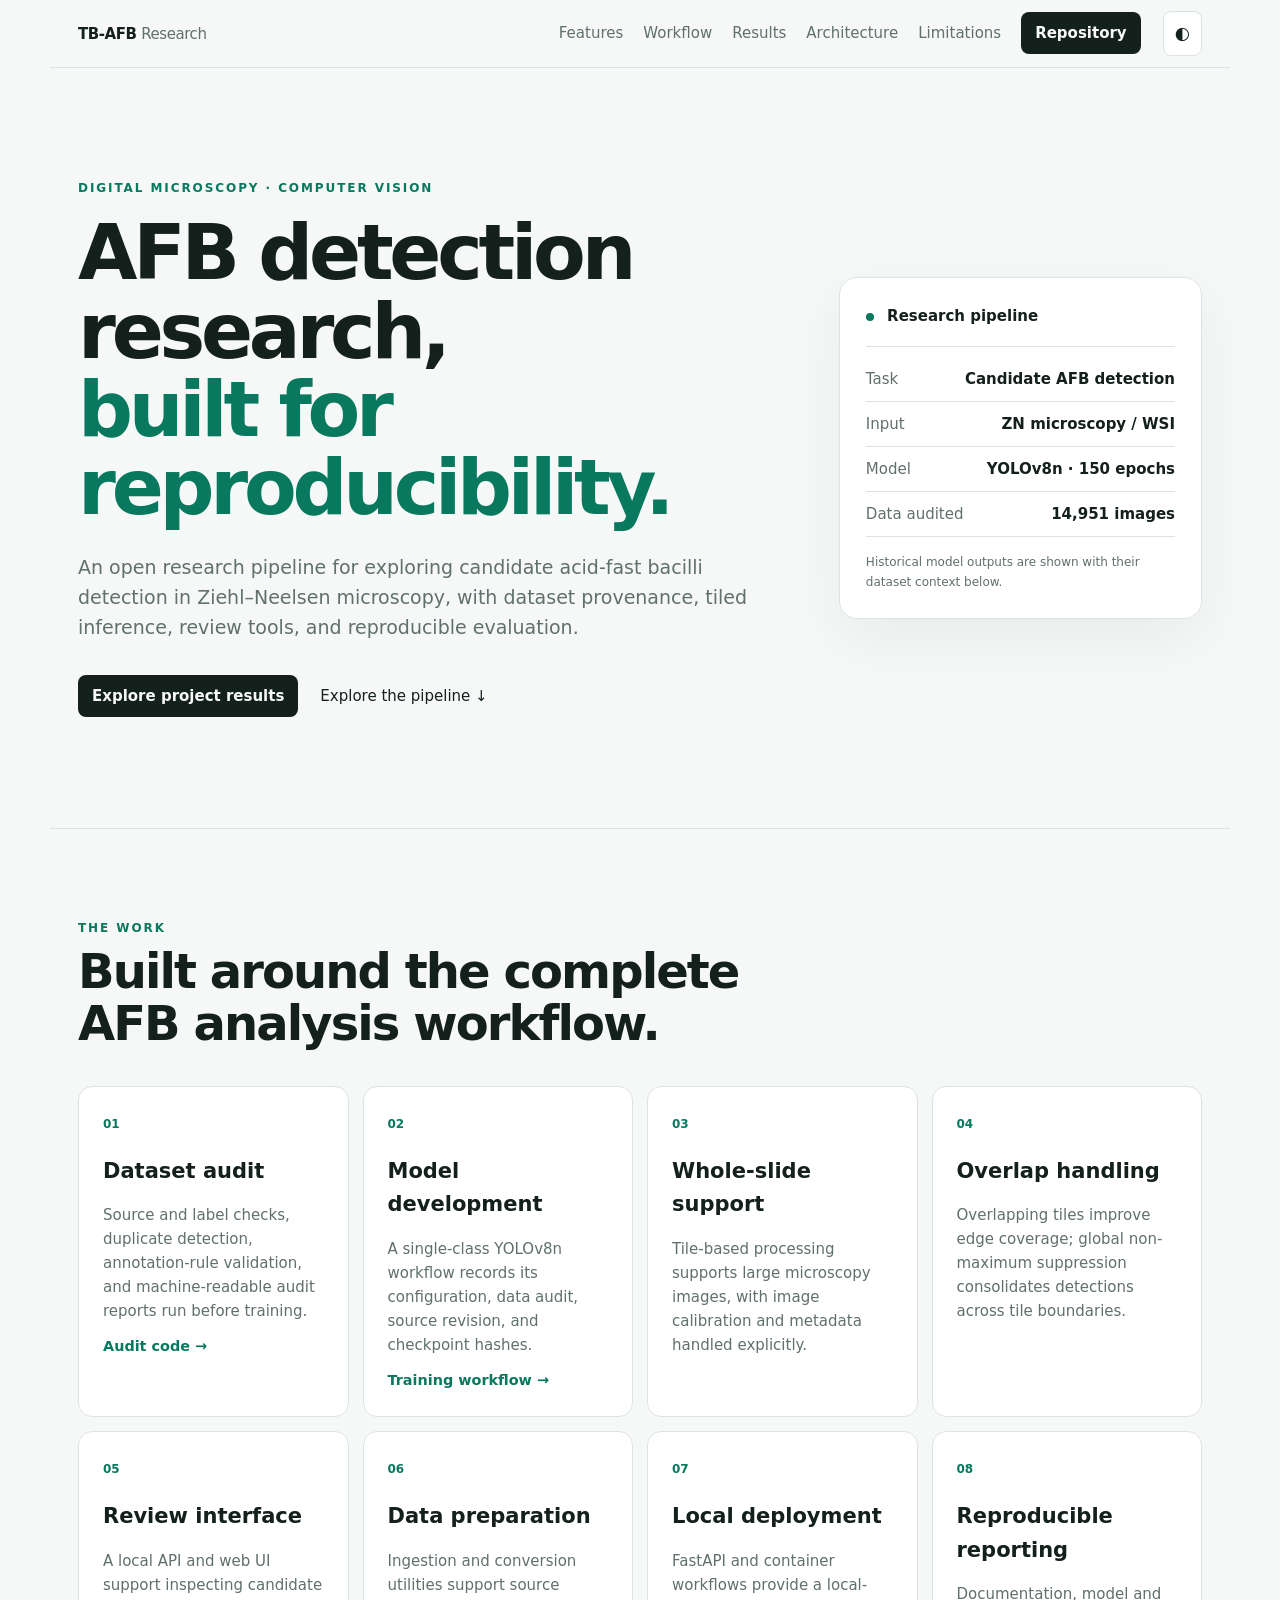
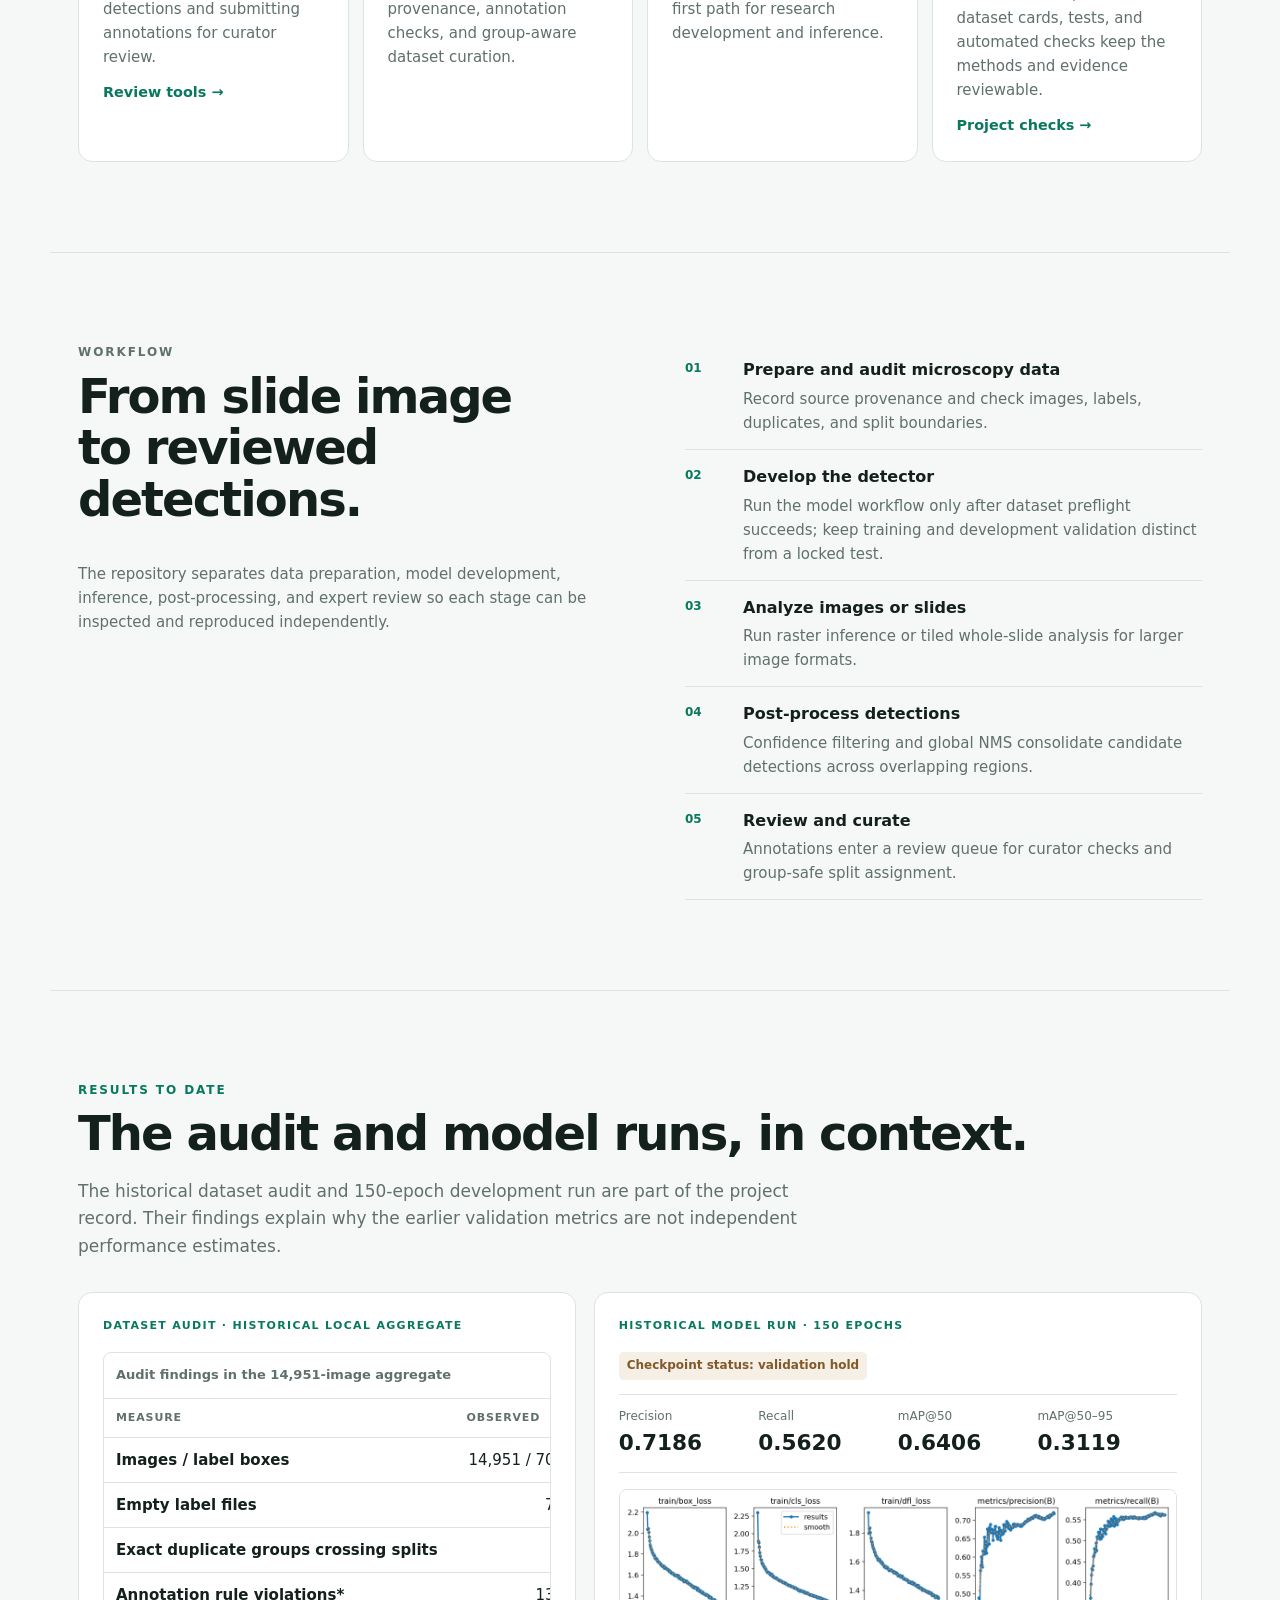
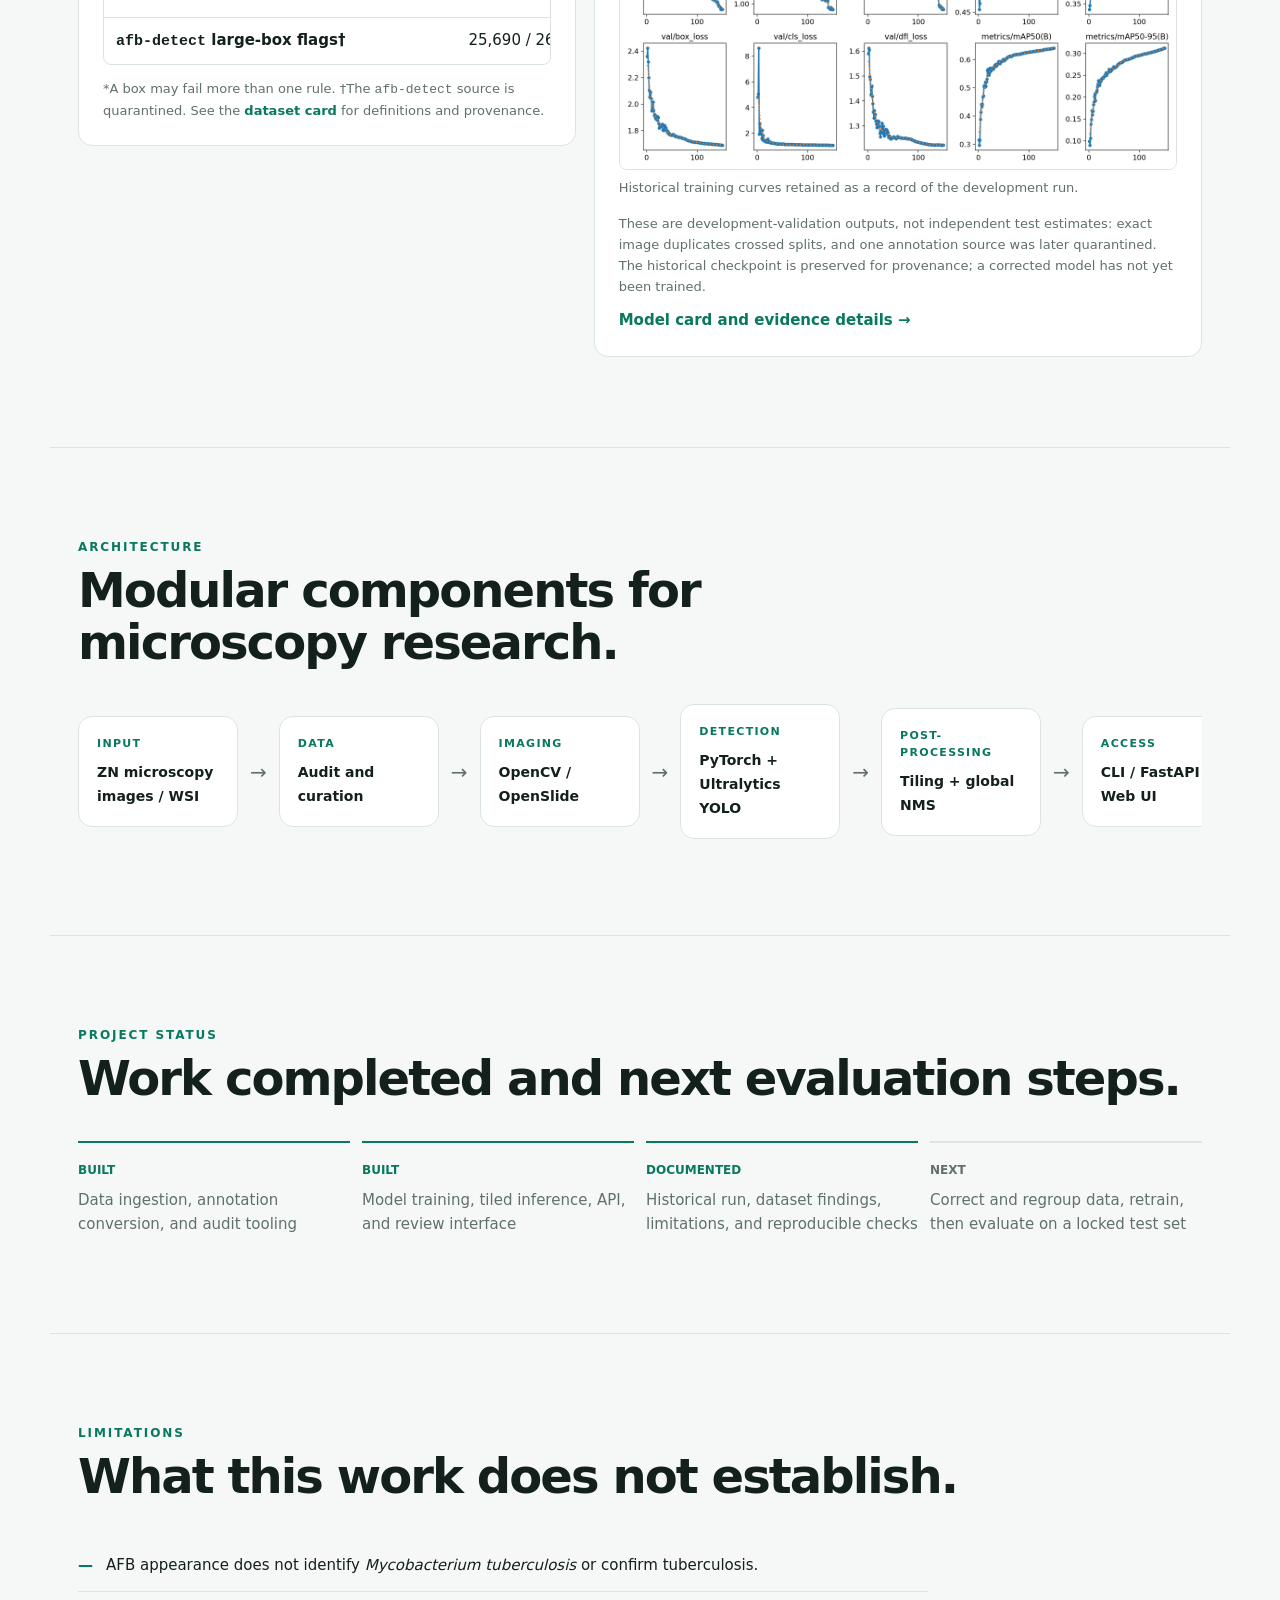
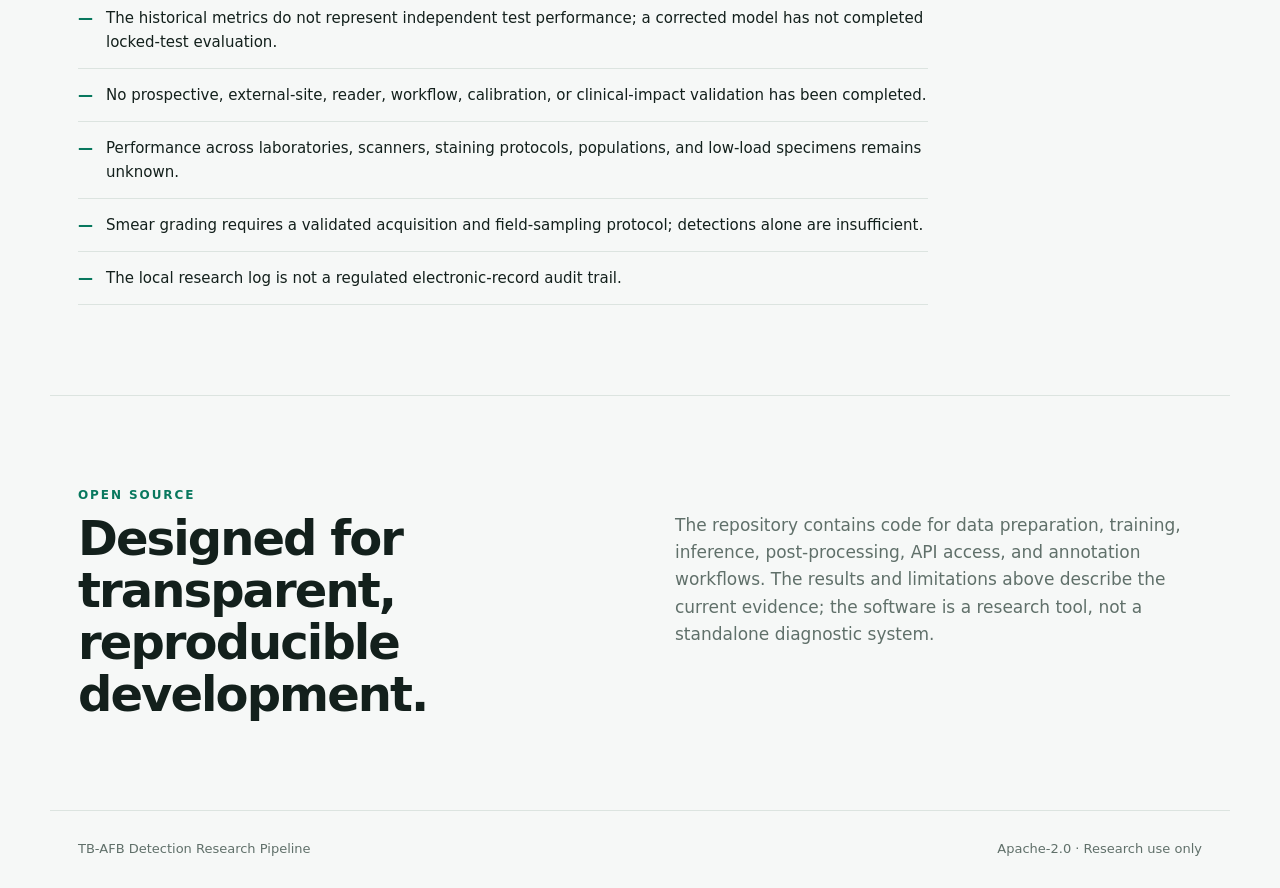
==== commit ef8cd4d8: "Restore project site layout with research results" ====
--- a/docs/index.html
+++ b/docs/index.html
@@ -2,11 +2,10 @@
 <html lang="en">
 <head>
   <meta charset="utf-8">
-  <meta name="viewport" content="width=device-width, initial-scale=1">
-  <title>TB-AFB Microscopy Research Pipeline</title>
+  <meta name="viewport" content="width=device-width,initial-scale=1">
   <meta name="description" content="Explore the TB-AFB microscopy research pipeline: dataset audits, historical model results, reproducible tools, and current limitations.">
-  <meta name="theme-color" content="#f5f6f2" media="(prefers-color-scheme: light)">
-  <meta name="theme-color" content="#151a17" media="(prefers-color-scheme: dark)">
+  <meta name="theme-color" content="#f6f8f7" media="(prefers-color-scheme: light)">
+  <meta name="theme-color" content="#0d1512" media="(prefers-color-scheme: dark)">
   <meta name="color-scheme" content="light dark">
   <link rel="canonical" href="https://abusuraihsakhri.github.io/pretrained-tb-afb-detection-model/">
   <link rel="icon" href="favicon.svg" type="image/svg+xml">
@@ -40,180 +39,143 @@
   </script>
 </head>
 <body>
-  <a class="skip-link" href="#main-content">Skip to main content</a>
+<a class="skip-link" href="#main-content">Skip to main content</a>
+<header class="nav">
+  <a class="brand" href="#top" aria-label="TB-AFB research home">TB-AFB <span>Research</span></a>
+  <button class="menu-button" type="button" aria-expanded="false" aria-controls="primary-navigation">Menu</button>
+  <nav id="primary-navigation" aria-label="Primary">
+    <a href="#features">Features</a>
+    <a href="#workflow">Workflow</a>
+    <a href="#results">Results</a>
+    <a href="#architecture">Architecture</a>
+    <a href="#limitations">Limitations</a>
+    <a class="repo" href="https://github.com/abusuraihsakhri/pretrained-tb-afb-detection-model">Repository</a>
+    <button class="theme-button" type="button" aria-pressed="false" aria-label="Use dark theme">◐</button>
+  </nav>
+</header>
 
-  <header class="site-header">
-    <div class="nav-shell">
-      <a class="brand" href="#top" aria-label="TB-AFB research project home">
-        <span class="brand-mark" aria-hidden="true">AFB</span>
-        <span>TB-AFB Research</span>
-      </a>
-      <button class="menu-button" type="button" aria-expanded="false" aria-controls="primary-navigation">
-        Menu
-      </button>
-      <nav id="primary-navigation" aria-label="Primary navigation">
-        <a href="#work">Project</a>
-        <a href="#results">Results</a>
-        <a href="#workflow">Workflow</a>
-        <a href="#limitations">Limitations</a>
-        <a href="#resources">Resources</a>
-      </nav>
-      <button class="theme-button" type="button" aria-pressed="false" aria-label="Use dark theme">
-        <span aria-hidden="true">◐</span><span class="theme-label">Theme</span>
-      </button>
+<main id="main-content">
+<section class="hero" id="top" aria-labelledby="page-title">
+  <div>
+    <p class="eyebrow">DIGITAL MICROSCOPY · COMPUTER VISION</p>
+    <h1 id="page-title">AFB detection research,<br><em>built for reproducibility.</em></h1>
+    <p class="lede">An open research pipeline for exploring candidate acid-fast bacilli detection in Ziehl–Neelsen microscopy, with dataset provenance, tiled inference, review tools, and reproducible evaluation.</p>
+    <div class="actions"><a class="primary" href="#results">Explore project results</a><a href="#features">Explore the pipeline ↓</a></div>
+  </div>
+  <aside class="status-card" aria-label="Project overview">
+    <div class="status-head"><span class="dot" aria-hidden="true"></span> Research pipeline</div>
+    <dl>
+      <div><dt>Task</dt><dd>Candidate AFB detection</dd></div>
+      <div><dt>Input</dt><dd>ZN microscopy / WSI</dd></div>
+      <div><dt>Model</dt><dd>YOLOv8n · 150 epochs</dd></div>
+      <div><dt>Data audited</dt><dd>14,951 images</dd></div>
+    </dl>
+    <p>Historical model outputs are shown with their dataset context below.</p>
+  </aside>
+</section>
+
+<section id="features" class="section" aria-labelledby="features-title">
+  <p class="eyebrow">THE WORK</p><h2 id="features-title">Built around the complete AFB analysis workflow.</h2>
+  <div class="grid">
+    <article><b>01</b><h3>Dataset audit</h3><p>Source and label checks, duplicate detection, annotation-rule validation, and machine-readable audit reports run before training.</p><a href="https://github.com/abusuraihsakhri/pretrained-tb-afb-detection-model/blob/main/02_CODE/scripts/check_data_integrity.py">Audit code →</a></article>
+    <article><b>02</b><h3>Model development</h3><p>A single-class YOLOv8n workflow records its configuration, data audit, source revision, and checkpoint hashes.</p><a href="https://github.com/abusuraihsakhri/pretrained-tb-afb-detection-model/blob/main/02_CODE/scripts/02_train.py">Training workflow →</a></article>
+    <article><b>03</b><h3>Whole-slide support</h3><p>Tile-based processing supports large microscopy images, with image calibration and metadata handled explicitly.</p></article>
+    <article><b>04</b><h3>Overlap handling</h3><p>Overlapping tiles improve edge coverage; global non-maximum suppression consolidates detections across tile boundaries.</p></article>
+    <article><b>05</b><h3>Review interface</h3><p>A local API and web UI support inspecting candidate detections and submitting annotations for curator review.</p><a href="https://github.com/abusuraihsakhri/pretrained-tb-afb-detection-model/tree/main/05_DEPLOYMENT">Review tools →</a></article>
+    <article><b>06</b><h3>Data preparation</h3><p>Ingestion and conversion utilities support source provenance, annotation checks, and group-aware dataset curation.</p></article>
+    <article><b>07</b><h3>Local deployment</h3><p>FastAPI and container workflows provide a local-first path for research development and inference.</p></article>
+    <article><b>08</b><h3>Reproducible reporting</h3><p>Documentation, model and dataset cards, tests, and automated checks keep the methods and evidence reviewable.</p><a href="https://github.com/abusuraihsakhri/pretrained-tb-afb-detection-model/actions">Project checks →</a></article>
+  </div>
+</section>
+
+<section id="workflow" class="section split" aria-labelledby="workflow-title">
+  <div><p class="eyebrow">WORKFLOW</p><h2 id="workflow-title">From slide image to reviewed detections.</h2><p>The repository separates data preparation, model development, inference, post-processing, and expert review so each stage can be inspected and reproduced independently.</p></div>
+  <ol class="steps">
+    <li><span>01</span><div><strong>Prepare and audit microscopy data</strong><p>Record source provenance and check images, labels, duplicates, and split boundaries.</p></div></li>
+    <li><span>02</span><div><strong>Develop the detector</strong><p>Run the model workflow only after dataset preflight succeeds; keep training and development validation distinct from a locked test.</p></div></li>
+    <li><span>03</span><div><strong>Analyze images or slides</strong><p>Run raster inference or tiled whole-slide analysis for larger image formats.</p></div></li>
+    <li><span>04</span><div><strong>Post-process detections</strong><p>Confidence filtering and global NMS consolidate candidate detections across overlapping regions.</p></div></li>
+    <li><span>05</span><div><strong>Review and curate</strong><p>Annotations enter a review queue for curator checks and group-safe split assignment.</p></div></li>
+  </ol>
+</section>
+
+<section id="results" class="section" aria-labelledby="results-title">
+  <p class="eyebrow">RESULTS TO DATE</p><h2 id="results-title">The audit and model runs, in context.</h2>
+  <p class="section-intro">The historical dataset audit and 150-epoch development run are part of the project record. Their findings explain why the earlier validation metrics are not independent performance estimates.</p>
+  <div class="evidence-grid">
+    <div class="evidence-card">
+      <p class="card-label">DATASET AUDIT · HISTORICAL LOCAL AGGREGATE</p>
+      <div class="table-scroll" tabindex="0" aria-label="Scrollable table of dataset audit findings">
+        <table>
+          <caption>Audit findings in the 14,951-image aggregate</caption>
+          <thead><tr><th scope="col">Measure</th><th scope="col">Observed</th></tr></thead>
+          <tbody>
+            <tr><th scope="row">Images / label boxes</th><td class="number">14,951 / 70,723</td></tr>
+            <tr><th scope="row">Empty label files</th><td class="number">7,760</td></tr>
+            <tr><th scope="row">Exact duplicate groups crossing splits</th><td class="number">131</td></tr>
+            <tr><th scope="row">Annotation rule violations*</th><td class="number">13,710</td></tr>
+            <tr><th scope="row"><code>afb-detect</code> large-box flags†</th><td class="number">25,690 / 26,326</td></tr>
+          </tbody>
+        </table>
+      </div>
+      <p class="method-note">*A box may fail more than one rule. †The <code>afb-detect</code> source is quarantined. See the <a href="https://github.com/abusuraihsakhri/pretrained-tb-afb-detection-model/blob/main/DATA_CARD.md">dataset card</a> for definitions and provenance.</p>
     </div>
-  </header>
+    <div class="evidence-card">
+      <p class="card-label">HISTORICAL MODEL RUN · 150 EPOCHS</p>
+      <p class="run-status">Checkpoint status: validation hold</p>
+      <dl class="metrics" aria-label="Historical development validation outputs">
+        <div><dt>Precision</dt><dd>0.7186</dd></div>
+        <div><dt>Recall</dt><dd>0.5620</dd></div>
+        <div><dt>mAP@50</dt><dd>0.6406</dd></div>
+        <div><dt>mAP@50–95</dt><dd>0.3119</dd></div>
+      </dl>
+      <figure><img src="assets/results.png" alt="Historical training history showing losses and development-validation metrics across 150 epochs"><figcaption>Historical training curves retained as a record of the development run.</figcaption></figure>
+      <p class="method-note">These are development-validation outputs, not independent test estimates: exact image duplicates crossed splits, and one annotation source was later quarantined. The historical checkpoint is preserved for provenance; a corrected model has not yet been trained.</p>
+      <a class="text-link" href="https://github.com/abusuraihsakhri/pretrained-tb-afb-detection-model/blob/main/MODEL_CARD.md">Model card and evidence details →</a>
+    </div>
+  </div>
+</section>
 
-  <main id="main-content">
-    <section class="hero" id="top" aria-labelledby="page-title">
-      <div class="eyebrow">Open research project · Ziehl–Neelsen microscopy</div>
-      <h1 id="page-title">Building a reproducible pipeline for AFB image analysis</h1>
-      <p class="lede">This project brings together dataset auditing, model development, tiled microscopy inference, and a local review interface to explore candidate acid-fast bacilli (AFB) detection.</p>
-      <p class="hero-note">This public record brings together the implementation, audit findings, historical training outputs, and next steps for a stronger evaluation.</p>
-      <div class="actions">
-        <a class="button primary" href="#results">Explore project results</a>
-        <a class="button secondary" href="https://github.com/abusuraihsakhri/pretrained-tb-afb-detection-model">Browse the code on GitHub</a>
-      </div>
-      <dl class="project-facts" aria-label="Project facts">
-        <div><dt>Images audited</dt><dd>14,951</dd></div>
-        <div><dt>Label boxes reviewed</dt><dd>70,723</dd></div>
-        <div><dt>Historical training run</dt><dd>150 epochs</dd></div>
-      </dl>
-    </section>
+<section id="architecture" class="section" aria-labelledby="architecture-title">
+  <p class="eyebrow">ARCHITECTURE</p><h2 id="architecture-title">Modular components for microscopy research.</h2>
+  <div class="architecture" aria-label="Pipeline architecture">
+    <div><span>Input</span><strong>ZN microscopy images / WSI</strong></div><i aria-hidden="true">→</i>
+    <div><span>Data</span><strong>Audit and curation</strong></div><i aria-hidden="true">→</i>
+    <div><span>Imaging</span><strong>OpenCV / OpenSlide</strong></div><i aria-hidden="true">→</i>
+    <div><span>Detection</span><strong>PyTorch + Ultralytics YOLO</strong></div><i aria-hidden="true">→</i>
+    <div><span>Post-processing</span><strong>Tiling + global NMS</strong></div><i aria-hidden="true">→</i>
+    <div><span>Access</span><strong>CLI / FastAPI / Web UI</strong></div>
+  </div>
+</section>
 
-    <section id="work" aria-labelledby="work-title">
-      <div class="section-heading">
-        <p class="kicker">The project</p>
-        <h2 id="work-title">From image data to a reviewable result</h2>
-        <p>The repository is more than a trained checkpoint. It contains the steps and tools around a model that make the work inspectable and repeatable.</p>
-      </div>
-      <ol class="work-list">
-        <li>
-          <span class="work-index" aria-hidden="true">01</span>
-          <div><h3>Dataset intake and audit</h3><p>Source manifests, label checks, duplicate detection, annotation-rule checks, and a machine-readable audit report help surface data-quality issues before training.</p></div>
-          <a href="https://github.com/abusuraihsakhri/pretrained-tb-afb-detection-model/blob/main/02_CODE/scripts/check_data_integrity.py">View audit code <span aria-hidden="true">↗</span></a>
-        </li>
-        <li>
-          <span class="work-index" aria-hidden="true">02</span>
-          <div><h3>Model development</h3><p>A YOLOv8n development workflow records configuration, dataset-audit status, source revision, and checkpoint hashes. A strict preflight prevents training on an unapproved dataset.</p></div>
-          <a href="https://github.com/abusuraihsakhri/pretrained-tb-afb-detection-model/blob/main/02_CODE/scripts/02_train.py">View training workflow <span aria-hidden="true">↗</span></a>
-        </li>
-        <li>
-          <span class="work-index" aria-hidden="true">03</span>
-          <div><h3>Tiled inference and review</h3><p>Research inference supports large microscopy images, with a local API and review interface for inspecting model candidates rather than treating detections as diagnoses.</p></div>
-          <a href="https://github.com/abusuraihsakhri/pretrained-tb-afb-detection-model/tree/main/05_DEPLOYMENT">View review tools <span aria-hidden="true">↗</span></a>
-        </li>
-        <li>
-          <span class="work-index" aria-hidden="true">04</span>
-          <div><h3>Reproducibility and release</h3><p>Documentation, tests, container configuration, and automated repository checks support a transparent, local-first research workflow.</p></div>
-          <a href="https://github.com/abusuraihsakhri/pretrained-tb-afb-detection-model/actions">View project checks <span aria-hidden="true">↗</span></a>
-        </li>
-      </ol>
-    </section>
+<section id="status" class="section" aria-labelledby="status-title">
+  <p class="eyebrow">PROJECT STATUS</p><h2 id="status-title">Work completed and next evaluation steps.</h2>
+  <div class="timeline">
+    <div><span>Built</span><p>Data ingestion, annotation conversion, and audit tooling</p></div>
+    <div><span>Built</span><p>Model training, tiled inference, API, and review interface</p></div>
+    <div><span>Documented</span><p>Historical run, dataset findings, limitations, and reproducible checks</p></div>
+    <div class="pending"><span>Next</span><p>Correct and regroup data, retrain, then evaluate on a locked test set</p></div>
+  </div>
+</section>
 
-    <section id="results" aria-labelledby="results-title">
-      <div class="section-heading">
-        <p class="kicker">Results to date</p>
-        <h2 id="results-title">What the data and model runs showed</h2>
-        <p>Both the dataset audit and the historical development run are part of the project record. The audit revealed issues that change how the earlier model metrics should be interpreted.</p>
-      </div>
+<section id="limitations" class="section limitations" aria-labelledby="limitations-title">
+  <p class="eyebrow">LIMITATIONS</p><h2 id="limitations-title">What this work does not establish.</h2>
+  <ul class="check limitations-list">
+    <li>AFB appearance does not identify <em>Mycobacterium tuberculosis</em> or confirm tuberculosis.</li>
+    <li>The historical metrics do not represent independent test performance; a corrected model has not completed locked-test evaluation.</li>
+    <li>No prospective, external-site, reader, workflow, calibration, or clinical-impact validation has been completed.</li>
+    <li>Performance across laboratories, scanners, staining protocols, populations, and low-load specimens remains unknown.</li>
+    <li>Smear grading requires a validated acquisition and field-sampling protocol; detections alone are insufficient.</li>
+    <li>The local research log is not a regulated electronic-record audit trail.</li>
+  </ul>
+</section>
 
-      <div class="results-layout">
-        <div class="audit-results">
-          <h3>Dataset audit</h3>
-          <p class="result-intro">Checks on the local historical aggregate surfaced duplicate images across splits and substantial annotation issues.</p>
-          <div class="table-scroll" tabindex="0" aria-label="Scrollable table of dataset audit findings">
-            <table class="audit-table">
-              <caption>Findings in the historical local aggregate</caption>
-              <thead><tr><th scope="col">Audit measure</th><th scope="col">Observed</th></tr></thead>
-              <tbody>
-                <tr><th scope="row">Images</th><td class="number">14,951</td></tr>
-                <tr><th scope="row">Label boxes, all splits</th><td class="number">70,723</td></tr>
-                <tr><th scope="row">Empty label files</th><td class="number">7,760</td></tr>
-                <tr><th scope="row">Exact duplicate groups crossing splits</th><td class="number">131</td></tr>
-                <tr><th scope="row">Annotation rule violations*</th><td class="number">13,710</td></tr>
-                <tr><th scope="row"><code>afb-detect</code> large-box flags†</th><td class="number">25,690 / 26,326</td></tr>
-              </tbody>
-            </table>
-          </div>
-          <p class="method-note">*A box can fail more than one rule. †This source is quarantined. The source aggregate and audit definitions are documented in the dataset card; this dataset is not approved for retraining or reported evaluation.</p>
-          <a class="text-link" href="https://github.com/abusuraihsakhri/pretrained-tb-afb-detection-model/blob/main/DATA_CARD.md">Read the dataset card <span aria-hidden="true">→</span></a>
-        </div>
+<section class="section public-note" aria-labelledby="public-note-title">
+  <div><p class="eyebrow">OPEN SOURCE</p><h2 id="public-note-title">Designed for transparent, reproducible development.</h2></div>
+  <p>The repository contains code for data preparation, training, inference, post-processing, API access, and annotation workflows. The results and limitations above describe the current evidence; the software is a research tool, not a standalone diagnostic system.</p>
+</section>
+</main>
 
-        <div class="model-results">
-          <h3>Historical model run <span class="status-tag">Validation hold</span></h3>
-          <p class="result-intro">A 150-epoch development run produced the following final validation outputs:</p>
-          <dl class="metrics" aria-label="Historical development validation metrics">
-            <div><dt>Precision</dt><dd>0.7186</dd></div>
-            <div><dt>Recall</dt><dd>0.5620</dd></div>
-            <div><dt>mAP@50</dt><dd>0.6406</dd></div>
-            <div><dt>mAP@50–95</dt><dd>0.3119</dd></div>
-          </dl>
-          <figure>
-            <img src="assets/results.png" alt="Training history charts from the historical 150-epoch YOLOv8n run, showing losses and development-validation metrics over epochs">
-            <figcaption>Training history from the historical run. These validation values are not independent performance estimates: exact duplicates crossed splits, and one annotation source was later quarantined.</figcaption>
-          </figure>
-          <a class="text-link" href="https://github.com/abusuraihsakhri/pretrained-tb-afb-detection-model/blob/main/MODEL_CARD.md">Read the model card <span aria-hidden="true">→</span></a>
-        </div>
-      </div>
-      <p class="status-note"><strong>Current model status:</strong> The historical checkpoint is preserved for provenance only. A corrected model has not yet been trained; the current checkpoint is not for diagnosis, patient management, or clinical decisions.</p>
-    </section>
-
-    <section id="workflow" aria-labelledby="workflow-title">
-      <div class="section-heading">
-        <p class="kicker">Reproducible workflow</p>
-        <h2 id="workflow-title">What comes next for a valid evaluation</h2>
-        <p>The audit has made the next scientific steps explicit. These are required before a new model result can be interpreted as an independent evaluation.</p>
-      </div>
-      <ol class="workflow-list">
-        <li><strong>Verify sources.</strong><span>Confirm pinned versions, licenses, class definitions, acquisition metadata, and exclusions.</span></li>
-        <li><strong>Correct and curate.</strong><span>Resolve annotation issues and exclude quarantined or license-unresolved records, without silently repairing labels.</span></li>
-        <li><strong>Group before splitting.</strong><span>Keep each patient, specimen, smear/slide, original field, and duplicate cluster together.</span></li>
-        <li><strong>Develop without the test set.</strong><span>Use training and development validation only for model and threshold selection.</span></li>
-        <li><strong>Evaluate once.</strong><span>Freeze the data, checkpoint, and threshold before locked testing; report uncertainty and source-level error analysis.</span></li>
-      </ol>
-      <details class="commands">
-        <summary>See the reproducible command sequence</summary>
-        <pre><code>python 02_CODE/scripts/check_data_integrity.py
-python 02_CODE/scripts/02_train.py --data data.yaml --epochs 150
-python 02_CODE/scripts/03_evaluate_locked.py --model 03_MODELS/best.pt --data 02_CODE/data.yaml --split test --acknowledge-test-lock</code></pre>
-      </details>
-    </section>
-
-    <section id="limitations" aria-labelledby="limitations-title">
-      <div class="section-heading">
-        <p class="kicker">Limitations</p>
-        <h2 id="limitations-title">What this work does not establish</h2>
-        <p>These boundaries are part of the research record and should guide how the software and historical outputs are interpreted.</p>
-      </div>
-      <ul class="limitations">
-        <li>AFB appearance does not identify <em>Mycobacterium tuberculosis</em> or confirm tuberculosis.</li>
-        <li>The current historical metrics do not represent independent test performance; no corrected model has completed a locked test evaluation.</li>
-        <li>No prospective, external-site, reader, workflow, calibration, or clinical-impact validation has been completed.</li>
-        <li>Performance across laboratories, scanners, stain protocols, populations, and low-load specimens remains unknown.</li>
-        <li>Smear grading requires a validated acquisition and field-sampling protocol; detections alone are insufficient.</li>
-        <li>The local research log is not a regulated electronic-record audit trail.</li>
-      </ul>
-    </section>
-
-    <section id="resources" aria-labelledby="resources-title">
-      <div class="section-heading">
-        <p class="kicker">Explore the work</p>
-        <h2 id="resources-title">Project records and code</h2>
-      </div>
-      <div class="resource-links">
-        <a href="https://github.com/abusuraihsakhri/pretrained-tb-afb-detection-model"><strong>Source repository</strong><span>Code, issues, releases, and project history</span></a>
-        <a href="https://github.com/abusuraihsakhri/pretrained-tb-afb-detection-model/blob/main/README.md"><strong>Project README</strong><span>Setup instructions and end-to-end usage</span></a>
-        <a href="https://github.com/abusuraihsakhri/pretrained-tb-afb-detection-model/blob/main/MODEL_CARD.md"><strong>Model card</strong><span>Model design, historical evidence, intended use, and failure modes</span></a>
-        <a href="https://github.com/abusuraihsakhri/pretrained-tb-afb-detection-model/blob/main/DATA_CARD.md"><strong>Dataset card</strong><span>Audit details, sources, manifest requirements, and split policy</span></a>
-        <a href="https://github.com/abusuraihsakhri/pretrained-tb-afb-detection-model/releases"><strong>Release history</strong><span>Published software and historical artifacts</span></a>
-      </div>
-    </section>
-  </main>
-
-  <footer>
-    <p>TB-AFB Detection Research Pipeline · Research use only</p>
-    <p><a href="https://github.com/abusuraihsakhri/pretrained-tb-afb-detection-model">Source code</a> · <a href="https://github.com/abusuraihsakhri/pretrained-tb-afb-detection-model/blob/main/LICENSE">Apache-2.0 code license</a></p>
-  </footer>
+<footer><span>TB-AFB Detection Research Pipeline</span><span>Apache-2.0 · Research use only</span></footer>
 </body>
 </html>
--- a/docs/style.css
+++ b/docs/style.css
@@ -1,237 +1,156 @@
 :root {
   color-scheme: light;
-  --bg: #f5f6f2;
-  --surface: #fff;
-  --text: #202923;
-  --muted: #59645d;
-  --line: #d7ddd7;
-  --accent: #386c52;
-  --accent-strong: #28543d;
-  --accent-soft: #e8eee8;
+  --bg: #f6f8f7;
+  --panel: #fff;
+  --text: #13201c;
+  --muted: #60706a;
+  --line: #dce4e0;
+  --accent: #08785e;
+  --soft: #e5f3ee;
   --warning: #81592a;
-  --warning-bg: #f6f0e7;
+  --warning-soft: #f5efe5;
   --focus: #075fc6;
   font-family: Inter, ui-sans-serif, system-ui, -apple-system, BlinkMacSystemFont, "Segoe UI", sans-serif;
 }
 
-[data-theme="dark"] {
+html[data-theme="dark"] {
   color-scheme: dark;
-  --bg: #151a17;
-  --surface: #1d2520;
-  --text: #edf1ed;
-  --muted: #bdc8c0;
-  --line: #3a463e;
-  --accent: #91b99e;
-  --accent-strong: #a8cfb3;
-  --accent-soft: #26372c;
+  --bg: #0d1512;
+  --panel: #121e1a;
+  --text: #edf5f1;
+  --muted: #9eb0a8;
+  --line: #263a32;
+  --accent: #55d0aa;
+  --soft: #17342a;
   --warning: #e6bd83;
-  --warning-bg: #322c23;
+  --warning-soft: #302a21;
   --focus: #8fc0ff;
 }
 
 * { box-sizing: border-box; }
 html { scroll-padding-top: 5rem; }
-body {
-  margin: 0;
-  background: var(--bg);
-  color: var(--text);
-  font-size: 1rem;
-  line-height: 1.65;
+body { margin: 0; background: var(--bg); color: var(--text); font-size: 15px; line-height: 1.6; }
+a { color: inherit; text-decoration: none; }
+a:hover { text-decoration: underline; text-decoration-thickness: 2px; }
+a:focus-visible, button:focus-visible, summary:focus-visible, [tabindex="0"]:focus-visible { outline: 3px solid var(--focus); outline-offset: 3px; }
+
+.skip-link { position: fixed; z-index: 30; top: 0.75rem; left: 0.75rem; padding: 0.65rem 0.9rem; background: var(--panel); border: 2px solid var(--focus); transform: translateY(-180%); }
+.skip-link:focus { transform: translateY(0); }
+.nav { position: sticky; z-index: 20; top: 0; display: flex; align-items: center; justify-content: space-between; width: min(1180px, 100%); min-height: 68px; margin: auto; padding: 0 28px; border-bottom: 1px solid var(--line); background: var(--bg); }
+.brand { font-weight: 800; letter-spacing: -0.03em; white-space: nowrap; }
+.brand span { color: var(--muted); font-weight: 500; }
+.nav nav { display: flex; align-items: center; gap: 20px; margin-left: auto; }
+.nav nav > a:not(.repo) { color: var(--muted); }
+.repo, .primary { padding: 9px 14px; border-radius: 8px; background: var(--text); color: var(--bg); font-weight: 700; }
+button { min-height: 2.6rem; padding: 7px 11px; border: 1px solid var(--line); border-radius: 8px; background: var(--panel); color: var(--text); font: inherit; font-weight: 650; cursor: pointer; }
+.menu-button { display: none; }
+.theme-button { margin-left: 2px; font-size: 1.1rem; }
+
+.hero, .section, footer { width: min(1180px, 100%); margin: auto; padding-right: 28px; padding-left: 28px; }
+.hero { min-height: min(760px, calc(100vh - 68px)); display: grid; grid-template-columns: 1.5fr 0.8fr; align-items: center; gap: 80px; padding-top: 64px; padding-bottom: 64px; }
+.eyebrow { margin: 0; color: var(--accent); font-size: 12px; font-weight: 800; letter-spacing: 0.16em; }
+h1 { max-width: 850px; margin: 16px 0 24px; font-size: clamp(44px, 6vw, 78px); line-height: 1.02; letter-spacing: -0.055em; text-wrap: balance; }
+h1 em { color: var(--accent); font-style: normal; }
+h2 { margin: 8px 0 36px; font-size: clamp(30px, 4vw, 48px); line-height: 1.08; letter-spacing: -0.04em; text-wrap: balance; }
+h3 { text-wrap: balance; }
+.lede { max-width: 720px; color: var(--muted); font-size: 19px; text-wrap: pretty; }
+.actions { display: flex; align-items: center; gap: 22px; margin-top: 32px; }
+.status-card { padding: 26px; border: 1px solid var(--line); border-radius: 18px; background: var(--panel); box-shadow: 0 20px 60px rgb(0 0 0 / 5%); }
+.status-head { padding-bottom: 18px; border-bottom: 1px solid var(--line); font-weight: 750; }
+.dot { display: inline-block; width: 8px; height: 8px; margin-right: 8px; border-radius: 50%; background: var(--accent); }
+.status-card dl { margin: 10px 0; }
+.status-card dl div { display: flex; justify-content: space-between; gap: 1rem; padding: 10px 0; border-bottom: 1px solid var(--line); }
+dt { color: var(--muted); }
+dd { margin: 0; font-weight: 650; text-align: right; }
+.status-card > p { margin: 16px 0 0; color: var(--muted); font-size: 12px; }
+
+.section { padding-top: 90px; padding-bottom: 90px; border-top: 1px solid var(--line); }
+.section > .eyebrow + h2 { margin-bottom: 36px; }
+.section-intro { max-width: 820px; margin: -18px 0 32px; color: var(--muted); font-size: 17px; text-wrap: pretty; }
+.grid { display: grid; grid-template-columns: repeat(4, minmax(0, 1fr)); gap: 14px; }
+.grid article { padding: 24px; border: 1px solid var(--line); border-radius: 14px; background: var(--panel); }
+.grid b { color: var(--accent); font-size: 12px; }
+.grid h3 { margin: 20px 0 8px; font-size: 21px; }
+.grid p, .split > div > p, .public-note > p { color: var(--muted); }
+.grid p { margin-bottom: 0; }
+.grid article > a { display: inline-block; margin-top: 12px; color: var(--accent); font-size: 0.9rem; font-weight: 700; }
+.split { display: grid; grid-template-columns: 1fr 1fr; gap: 90px; }
+.steps { margin: 0; padding: 0; list-style: none; }
+.steps li { display: grid; grid-template-columns: 44px 1fr; gap: 14px; padding: 14px 0; border-bottom: 1px solid var(--line); }
+.steps li > span { padding-top: 2px; color: var(--accent); font-size: 12px; font-weight: 800; font-variant-numeric: tabular-nums; }
+.steps strong { font-size: 16px; }
+.steps p { margin: 4px 0 0; color: var(--muted); }
+
+.evidence-grid { display: grid; grid-template-columns: minmax(0, 0.9fr) minmax(0, 1.1fr); gap: 18px; align-items: start; }
+.evidence-card { min-width: 0; padding: 24px; border: 1px solid var(--line); border-radius: 14px; background: var(--panel); }
+.card-label { margin: 0 0 18px; color: var(--accent); font-size: 11px; font-weight: 800; letter-spacing: 0.12em; }
+.run-status { display: inline-block; margin: 0 0 14px; padding: 4px 8px; border-radius: 5px; background: var(--warning-soft); color: var(--warning); font-size: 12px; font-weight: 750; }
+.table-scroll { overflow-x: auto; border: 1px solid var(--line); border-radius: 8px; }
+table { width: 100%; min-width: 31rem; border-collapse: collapse; }
+caption { padding: 12px; color: var(--muted); font-size: 13px; font-weight: 650; text-align: left; }
+th, td { padding: 10px 12px; border-top: 1px solid var(--line); text-align: left; vertical-align: top; }
+thead th { color: var(--muted); font-size: 11px; letter-spacing: 0.08em; text-transform: uppercase; }
+tbody th { font-weight: 600; }
+.number { white-space: nowrap; text-align: right; font-variant-numeric: tabular-nums; }
+.method-note { margin: 14px 0 0; color: var(--muted); font-size: 13px; }
+.method-note a, .text-link { color: var(--accent); font-weight: 700; }
+.metrics { display: grid; grid-template-columns: repeat(4, minmax(0, 1fr)); margin: 0 0 16px; border-top: 1px solid var(--line); border-bottom: 1px solid var(--line); }
+.metrics div { padding: 12px 8px 12px 0; }
+.metrics dt { font-size: 12px; }
+.metrics dd { text-align: left; font-size: 1.35rem; font-variant-numeric: tabular-nums; }
+figure { margin: 16px 0; }
+figure img { display: block; width: 100%; height: auto; border: 1px solid var(--line); border-radius: 8px; background: #fff; }
+figcaption { margin-top: 8px; color: var(--muted); font-size: 13px; }
+.text-link { display: inline-block; margin-top: 10px; }
+
+.architecture { display: grid; grid-template-columns: repeat(11, auto); align-items: center; gap: 12px; overflow-x: auto; padding-bottom: 6px; }
+.architecture div { min-width: 160px; padding: 18px; border: 1px solid var(--line); border-radius: 14px; background: var(--panel); }
+.architecture span { display: block; margin-bottom: 7px; color: var(--accent); font-size: 11px; font-weight: 800; letter-spacing: 0.12em; text-transform: uppercase; }
+.architecture strong { font-size: 14px; }
+.architecture i { color: var(--muted); font-size: 20px; font-style: normal; }
+.timeline { display: grid; grid-template-columns: repeat(4, minmax(0, 1fr)); gap: 12px; }
+.timeline > div { padding-top: 14px; border-top: 2px solid var(--accent); }
+.timeline span { color: var(--accent); font-size: 12px; font-weight: 800; text-transform: uppercase; }
+.timeline p { margin: 7px 0; color: var(--muted); }
+.timeline .pending { border-color: var(--line); }
+.timeline .pending span { color: var(--muted); }
+.limitations-list { max-width: 850px; margin: 0; padding: 0; list-style: none; }
+.limitations-list li { position: relative; padding: 14px 0 14px 28px; border-bottom: 1px solid var(--line); }
+.limitations-list li::before { position: absolute; left: 0; color: var(--accent); font-weight: 800; content: "—"; }
+.public-note { display: grid; grid-template-columns: 1fr 1fr; align-items: start; gap: 70px; }
+.public-note h2 { margin-bottom: 0; }
+.public-note > p { margin-top: 26px; font-size: 17px; }
+footer { display: flex; justify-content: space-between; gap: 2rem; padding-top: 28px; padding-bottom: 28px; border-top: 1px solid var(--line); color: var(--muted); font-size: 13px; }
+
+@media (max-width: 900px) {
+  .menu-button { display: inline-flex; align-items: center; margin-left: 1rem; }
+  .nav nav { display: none; position: absolute; top: 100%; right: 0; left: 0; align-items: stretch; gap: 0; margin: 0; padding: 10px 18px 16px; border-bottom: 1px solid var(--line); background: var(--bg); box-shadow: 0 12px 20px rgb(0 0 0 / 5%); }
+  .nav nav[data-open="true"] { display: flex; flex-direction: column; }
+  .nav nav > a, .nav nav > a:not(.repo) { display: flex; min-height: 44px; align-items: center; color: var(--text); }
+  .nav .repo { width: fit-content; margin: 8px 0; }
+  .theme-button { width: fit-content; }
+  .hero { grid-template-columns: 1fr; gap: 30px; min-height: auto; padding-top: 60px; padding-bottom: 60px; }
+  .status-card { max-width: 560px; }
+  .grid, .timeline { grid-template-columns: repeat(2, minmax(0, 1fr)); }
+  .split, .public-note { grid-template-columns: 1fr; gap: 20px; }
+  .evidence-grid { grid-template-columns: 1fr; }
+  .section { padding-top: 60px; padding-bottom: 60px; }
+  .architecture { grid-template-columns: 1fr; }
+  .architecture div { min-width: 0; }
+  .architecture i { justify-self: center; transform: rotate(90deg); }
+  .public-note > p { margin-top: 0; }
 }
 
-a { color: var(--accent-strong); }
-a:hover { text-decoration-thickness: 2px; }
-a:focus-visible, button:focus-visible, summary:focus-visible, [tabindex="0"]:focus-visible {
-  outline: 3px solid var(--focus);
-  outline-offset: 3px;
-}
-
-.skip-link {
-  position: fixed;
-  z-index: 30;
-  top: 0.75rem;
-  left: 0.75rem;
-  padding: 0.65rem 0.9rem;
-  background: var(--surface);
-  border: 2px solid var(--focus);
-  transform: translateY(-180%);
-}
-.skip-link:focus { transform: translateY(0); }
-
-.site-header {
-  position: sticky;
-  z-index: 20;
-  top: 0;
-  border-bottom: 1px solid var(--line);
-  background: var(--bg);
-}
-.nav-shell {
-  width: min(75rem, calc(100% - 2.5rem));
-  min-height: 4.25rem;
-  margin: 0 auto;
-  display: flex;
-  align-items: center;
-  gap: 1.25rem;
-}
-.brand {
-  display: inline-flex;
-  align-items: center;
-  gap: 0.65rem;
-  color: var(--text);
-  font-weight: 750;
-  text-decoration: none;
-  white-space: nowrap;
-}
-.brand-mark {
-  display: inline-grid;
-  place-items: center;
-  width: 2.25rem;
-  height: 2.25rem;
-  border: 1px solid var(--accent);
-  color: var(--accent-strong);
-  font-size: 0.72rem;
-  border-radius: 0.25rem;
-}
-nav {
-  display: flex;
-  align-items: center;
-  gap: 1.2rem;
-  margin-left: auto;
-}
-nav a {
-  color: var(--muted);
-  font-size: 0.9rem;
-  font-weight: 650;
-  text-decoration: none;
-}
-nav a:hover { color: var(--text); }
-.menu-button, .theme-button {
-  min-height: 2.6rem;
-  border: 1px solid var(--line);
-  border-radius: 0.3rem;
-  background: var(--surface);
-  color: var(--text);
-  font: inherit;
-  font-weight: 650;
-  cursor: pointer;
-}
-.menu-button { display: none; padding: 0.45rem 0.75rem; margin-left: auto; }
-.theme-button { display: inline-flex; align-items: center; gap: 0.45rem; padding: 0.45rem 0.7rem; }
-
-main, footer { width: min(75rem, calc(100% - 2.5rem)); margin: 0 auto; }
-section { padding: 5rem 0; border-bottom: 1px solid var(--line); }
-.hero { padding-top: 6rem; padding-bottom: 3rem; }
-.eyebrow, .kicker {
-  margin: 0 0 0.7rem;
-  color: var(--accent-strong);
-  font-size: 0.78rem;
-  font-weight: 800;
-  letter-spacing: 0.07em;
-  text-transform: uppercase;
-}
-h1, h2, h3 { line-height: 1.18; text-wrap: balance; }
-h1, h2 { margin: 0; max-width: 25ch; }
-h1 { max-width: 18ch; font-size: clamp(2.55rem, 5.5vw, 4.4rem); letter-spacing: -0.04em; }
-h2 { font-size: clamp(1.8rem, 3.4vw, 2.7rem); letter-spacing: -0.025em; }
-h3 { margin: 0; font-size: 1.16rem; }
-.lede { max-width: 49rem; margin: 1.3rem 0 0; color: var(--muted); font-size: clamp(1.08rem, 1.8vw, 1.25rem); text-wrap: pretty; }
-.hero-note { max-width: 48rem; margin: 0.9rem 0 0; color: var(--muted); font-size: 0.95rem; text-wrap: pretty; }
-.actions { display: flex; flex-wrap: wrap; gap: 0.8rem; margin-top: 1.6rem; }
-.button { display: inline-flex; min-height: 2.8rem; align-items: center; padding: 0.6rem 0.95rem; border: 1px solid var(--accent); border-radius: 0.3rem; font-weight: 750; text-decoration: none; }
-.button.primary { background: var(--accent-strong); color: #fff; }
-[data-theme="dark"] .button.primary { color: #101812; }
-.button.secondary { background: transparent; color: var(--accent-strong); }
-.project-facts { display: grid; grid-template-columns: repeat(3, minmax(0, 1fr)); max-width: 56rem; margin: 3rem 0 0; border-top: 1px solid var(--line); border-bottom: 1px solid var(--line); }
-.project-facts div { padding: 1.1rem 1.25rem 1.1rem 0; }
-.project-facts div + div { padding-left: 1.25rem; border-left: 1px solid var(--line); }
-.project-facts dt, .metrics dt { color: var(--muted); font-size: 0.83rem; }
-.project-facts dd { margin: 0.15rem 0 0; font-size: 1.45rem; font-weight: 760; font-variant-numeric: tabular-nums; }
-
-.section-heading { max-width: 50rem; margin-bottom: 2.25rem; }
-.section-heading > p:last-child { margin: 1rem 0 0; color: var(--muted); text-wrap: pretty; }
-.work-list { margin: 0; padding: 0; list-style: none; border-top: 1px solid var(--line); }
-.work-list li { display: grid; grid-template-columns: 2.5rem minmax(0, 1fr) minmax(10rem, 14rem); align-items: start; gap: 1rem; padding: 1.35rem 0; border-bottom: 1px solid var(--line); }
-.work-index { color: var(--accent-strong); font-size: 0.82rem; font-weight: 800; font-variant-numeric: tabular-nums; }
-.work-list h3 { margin: 0 0 0.35rem; }
-.work-list p { max-width: 46rem; margin: 0; color: var(--muted); }
-.work-list a { font-size: 0.9rem; font-weight: 700; text-decoration: none; }
-.work-list a:hover, .text-link:hover { text-decoration: underline; }
-
-.results-layout { display: grid; grid-template-columns: minmax(18rem, 0.8fr) minmax(0, 1.2fr); gap: 2.5rem; align-items: start; }
-.audit-results, .model-results { min-width: 0; }
-.audit-results h3, .model-results h3 { display: flex; align-items: center; gap: 0.75rem; margin-bottom: 0.4rem; }
-.result-intro { margin: 0.35rem 0 1.2rem; color: var(--muted); }
-.table-scroll { overflow-x: auto; border: 1px solid var(--line); background: var(--surface); }
-table { width: 100%; border-collapse: collapse; }
-caption { padding: 0.75rem; text-align: left; color: var(--muted); font-size: 0.85rem; font-weight: 650; }
-th, td { padding: 0.65rem 0.75rem; border-top: 1px solid var(--line); text-align: left; vertical-align: top; }
-thead th { color: var(--muted); font-size: 0.75rem; letter-spacing: 0.04em; text-transform: uppercase; }
-tbody th { font-weight: 650; }
-.audit-table { min-width: 0; }
-.audit-table th:first-child { width: 72%; }
-.number { text-align: right; font-variant-numeric: tabular-nums; white-space: nowrap; }
-.method-note { margin: 1rem 0; color: var(--muted); font-size: 0.86rem; }
-.status-tag { display: inline-flex; align-items: center; padding: 0.16rem 0.5rem; border: 1px solid var(--warning); border-radius: 0.2rem; color: var(--warning); font-size: 0.7rem; font-weight: 750; letter-spacing: 0.04em; text-transform: uppercase; white-space: nowrap; }
-.metrics { display: grid; grid-template-columns: repeat(4, minmax(0, 1fr)); margin: 1.25rem 0 0; border-top: 1px solid var(--line); border-bottom: 1px solid var(--line); }
-.metrics div { padding: 0.8rem 0.5rem 0.8rem 0; }
-.metrics dd { margin: 0.15rem 0 0; font-size: 1.35rem; font-weight: 760; font-variant-numeric: tabular-nums; }
-.metrics dt { font-size: 0.78rem; }
-figure { margin: 1.35rem 0 0.8rem; }
-figure img { display: block; width: 100%; height: auto; border: 1px solid var(--line); background: #fff; }
-figcaption { margin-top: 0.6rem; color: var(--muted); font-size: 0.86rem; }
-.text-link { display: inline-block; margin-top: 0.65rem; font-weight: 750; text-decoration: none; }
-.status-note { margin: 2.6rem 0 0; padding: 1rem 1.1rem; border-left: 3px solid var(--warning); background: var(--warning-bg); color: var(--text); }
-.status-note strong { color: var(--warning); }
-
-.workflow-list { margin: 0; padding: 0; list-style: none; counter-reset: workflow; border-top: 1px solid var(--line); }
-.workflow-list li { counter-increment: workflow; display: grid; grid-template-columns: 2.5rem minmax(10rem, 14rem) 1fr; gap: 1rem; padding: 1.1rem 0; border-bottom: 1px solid var(--line); }
-.workflow-list li::before { content: counter(workflow, decimal-leading-zero); color: var(--accent-strong); font-weight: 800; font-variant-numeric: tabular-nums; }
-.workflow-list span { color: var(--muted); }
-.commands { margin-top: 1.5rem; }
-.commands summary { width: fit-content; color: var(--accent-strong); font-weight: 750; cursor: pointer; }
-pre { overflow-x: auto; padding: 1rem; border: 1px solid var(--line); background: var(--surface); font-size: 0.86rem; }
-.limitations { max-width: 58rem; padding-left: 1.2rem; }
-.limitations li + li { margin-top: 0.7rem; }
-.resource-links { border-top: 1px solid var(--line); }
-.resource-links a { display: grid; grid-template-columns: minmax(10rem, 14rem) 1fr; gap: 1rem; padding: 1rem 0; border-bottom: 1px solid var(--line); color: var(--text); text-decoration: none; }
-.resource-links a:hover strong { color: var(--accent-strong); text-decoration: underline; }
-.resource-links span { color: var(--muted); }
-
-footer { display: flex; justify-content: space-between; gap: 2rem; padding: 2.5rem 0 4rem; color: var(--muted); font-size: 0.9rem; }
-footer p { margin: 0; }
-
-@media (max-width: 900px) {
-  .menu-button { display: inline-flex; }
-  .theme-label { display: none; }
-  nav { display: none; position: absolute; top: 4.25rem; left: 0; right: 0; margin: 0; padding: 0.8rem 1.25rem 1rem; border-bottom: 1px solid var(--line); background: var(--bg); flex-direction: column; align-items: stretch; }
-  nav[data-open="true"] { display: flex; }
-  nav a { min-height: 2.75rem; display: flex; align-items: center; }
-  .results-layout { grid-template-columns: 1fr; gap: 3rem; }
-}
-
-@media (max-width: 620px) {
-  main, footer, .nav-shell { width: min(100% - 1.5rem, 75rem); }
-  .brand span:last-child { display: none; }
-  .hero { padding-top: 4rem; }
-  section { padding: 3.5rem 0; }
-  .project-facts { margin-top: 2rem; }
-  .project-facts div { padding-right: 0.6rem; }
-  .project-facts div + div { padding-left: 0.7rem; }
-  .project-facts dt { font-size: 0.73rem; }
-  .project-facts dd { font-size: 1.2rem; }
-  .work-list li { grid-template-columns: 2rem 1fr; gap: 0.6rem 0.8rem; }
-  .work-list li > a { grid-column: 2; }
-  .workflow-list li { grid-template-columns: 2rem 1fr; gap: 0.5rem 0.8rem; }
-  .workflow-list span { grid-column: 2; }
+@media (max-width: 520px) {
+  .nav, .hero, .section, footer { padding-right: 18px; padding-left: 18px; }
+  h1 { font-size: 42px; }
+  h2 { font-size: 34px; }
+  .actions { align-items: flex-start; flex-direction: column; gap: 14px; }
+  .grid, .timeline { grid-template-columns: 1fr; }
+  .status-card { padding: 20px; border-radius: 14px; }
+  .evidence-card { padding: 18px; }
   .metrics { grid-template-columns: repeat(2, minmax(0, 1fr)); }
-  .resource-links a { grid-template-columns: 1fr; gap: 0.25rem; }
-  footer { flex-direction: column; gap: 0.7rem; }
-}
-
-@media (max-width: 380px) {
-  .project-facts { grid-template-columns: 1fr; }
-  .project-facts div, .project-facts div + div { padding: 0.7rem 0; border-left: 0; }
-  .project-facts div + div { border-top: 1px solid var(--line); }
+  footer { flex-direction: column; gap: 12px; }
 }
 
 @media (prefers-reduced-motion: no-preference) {
@@ -239,8 +158,8 @@
 }
 
 @media print {
-  .site-header, .actions { display: none; }
+  .nav, .actions, .menu-button, .theme-button { display: none; }
   body { background: #fff; color: #000; }
-  main, footer { width: 100%; }
-  section { break-inside: avoid; }
+  .hero, .section, footer { width: 100%; }
+  .section, .evidence-card, .status-card { break-inside: avoid; }
 }
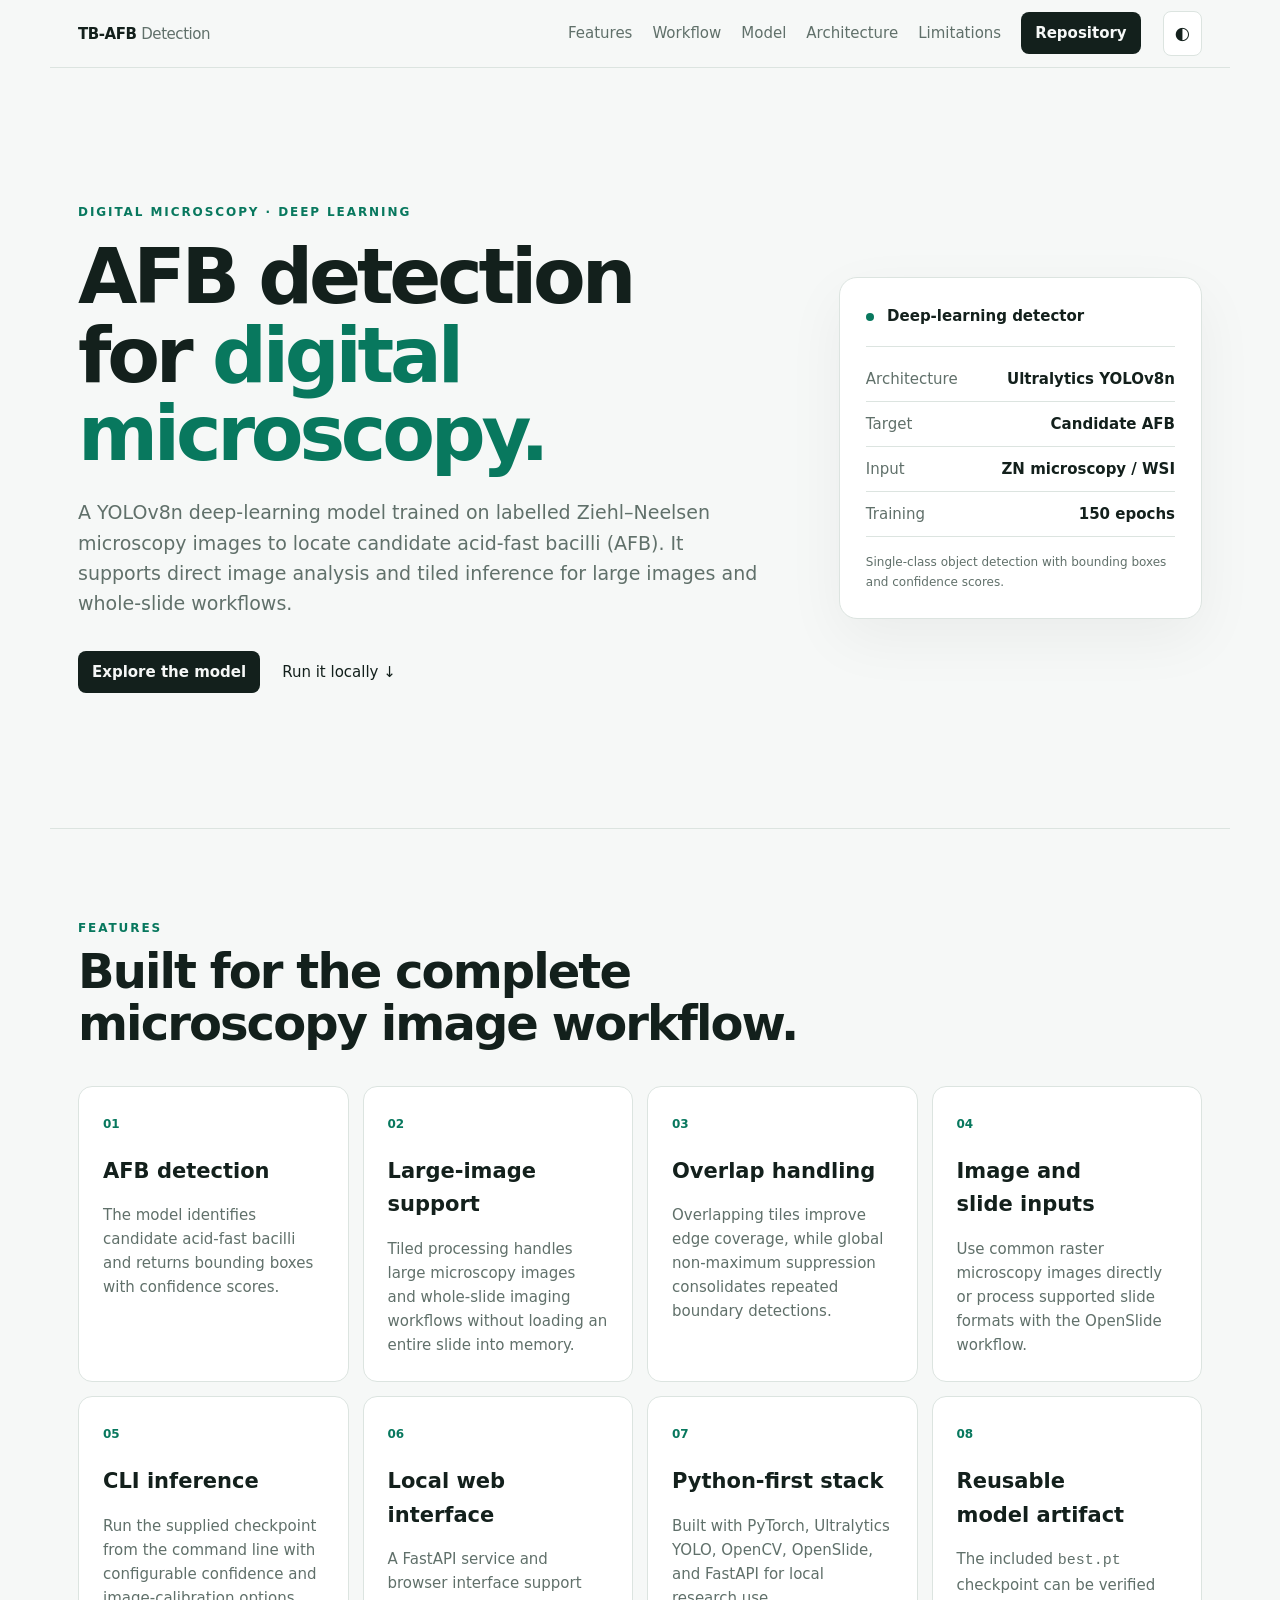
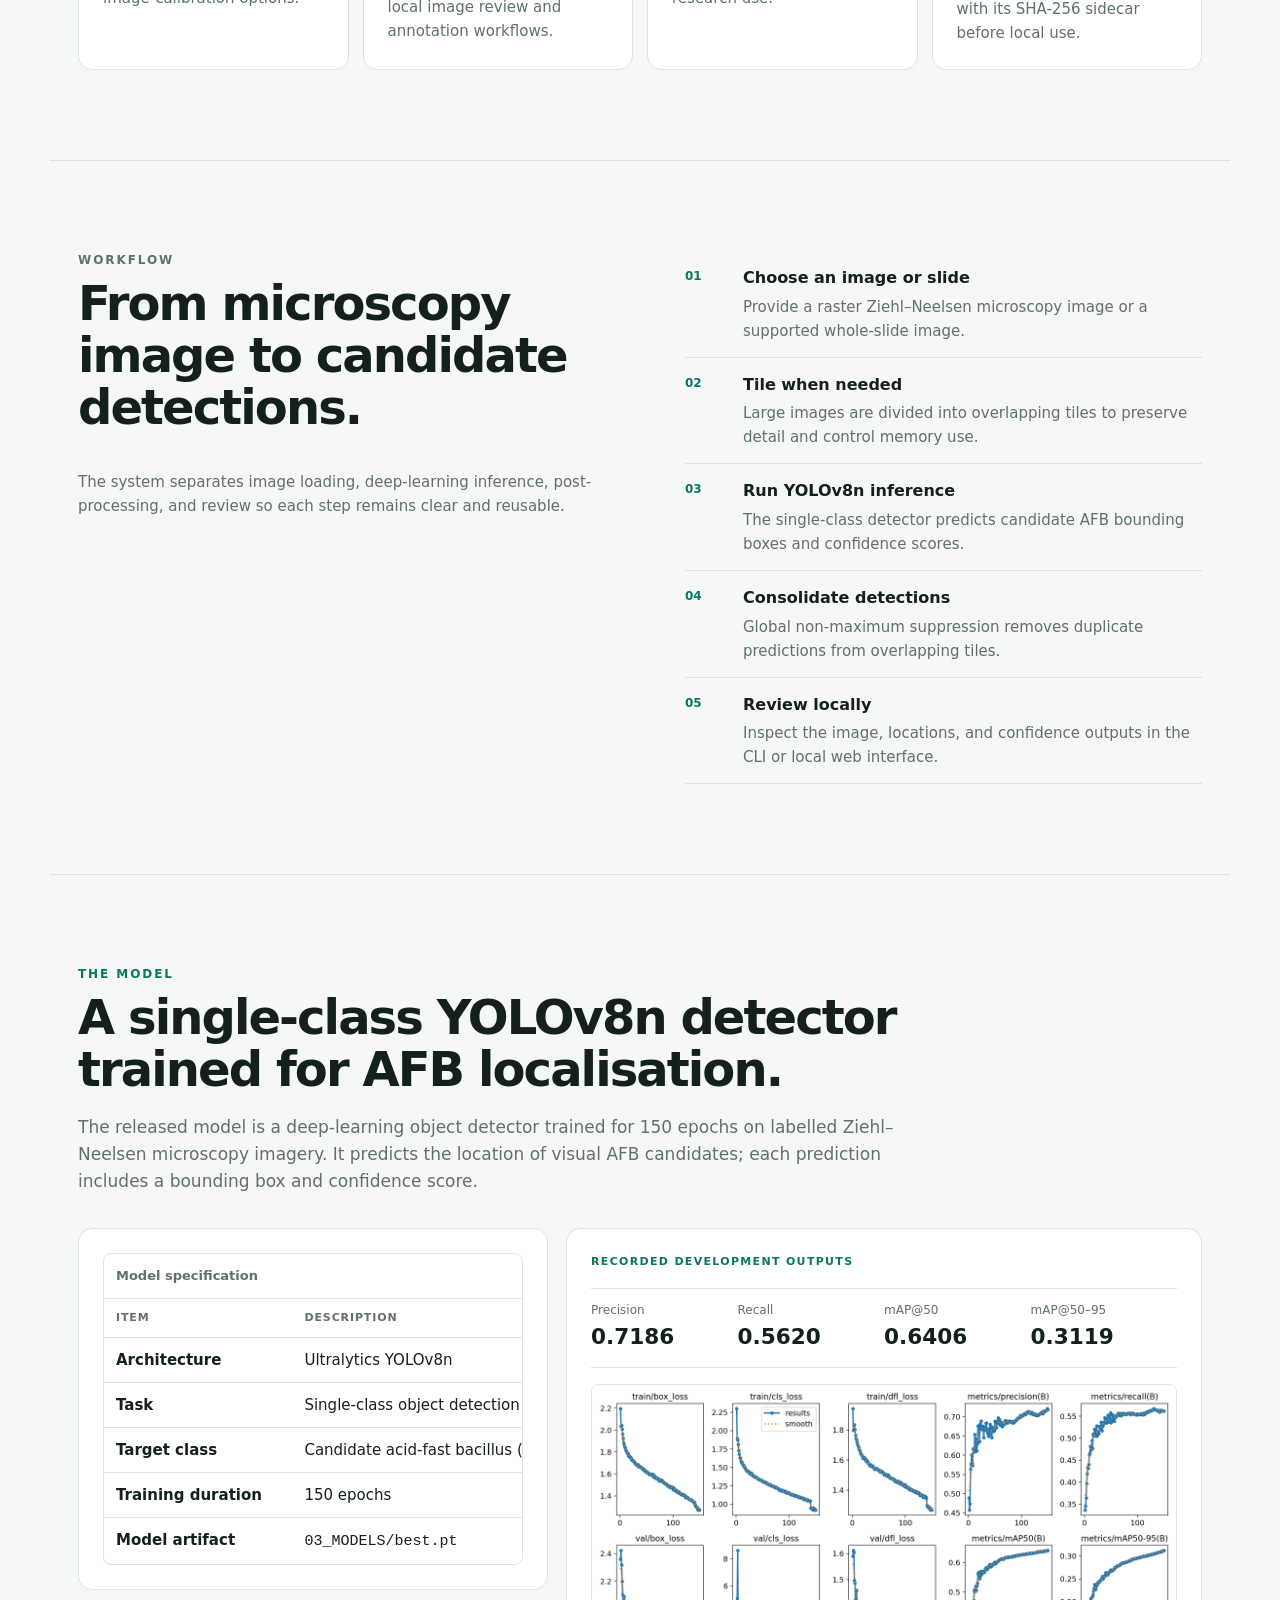
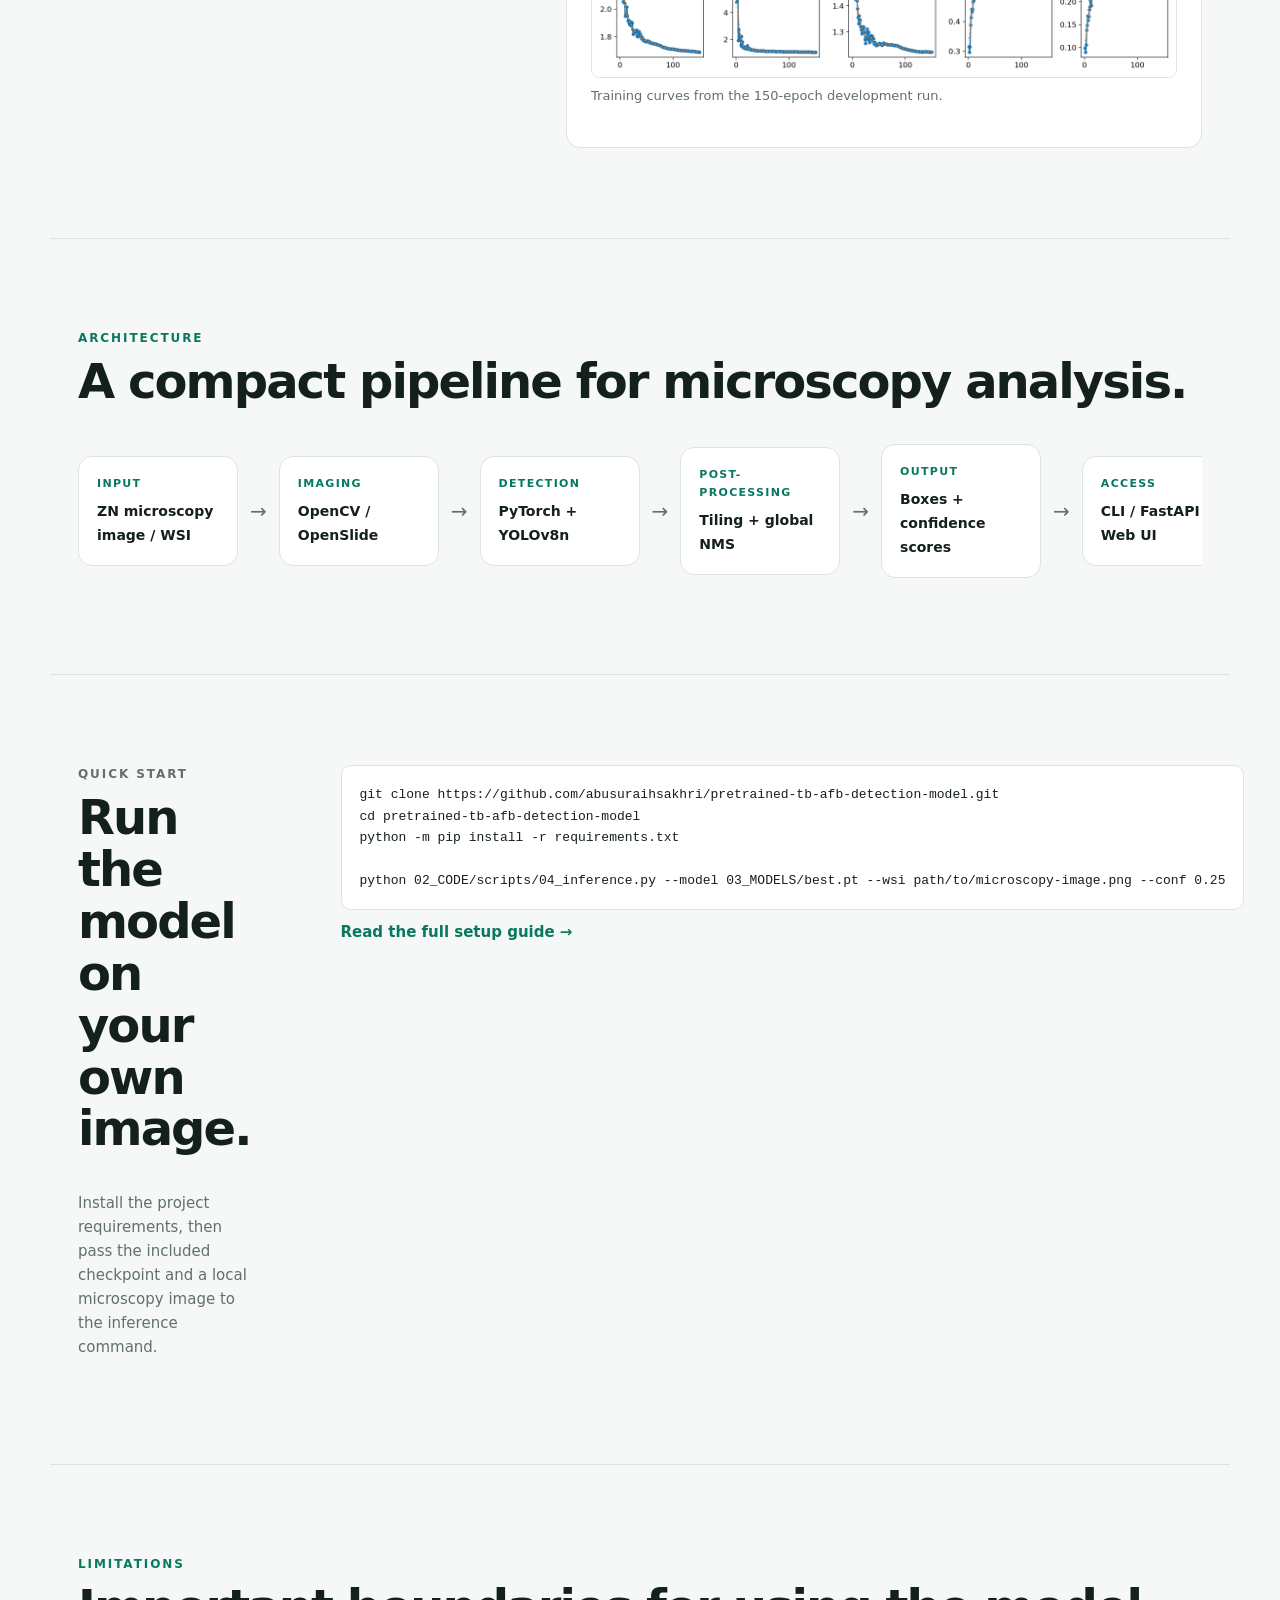
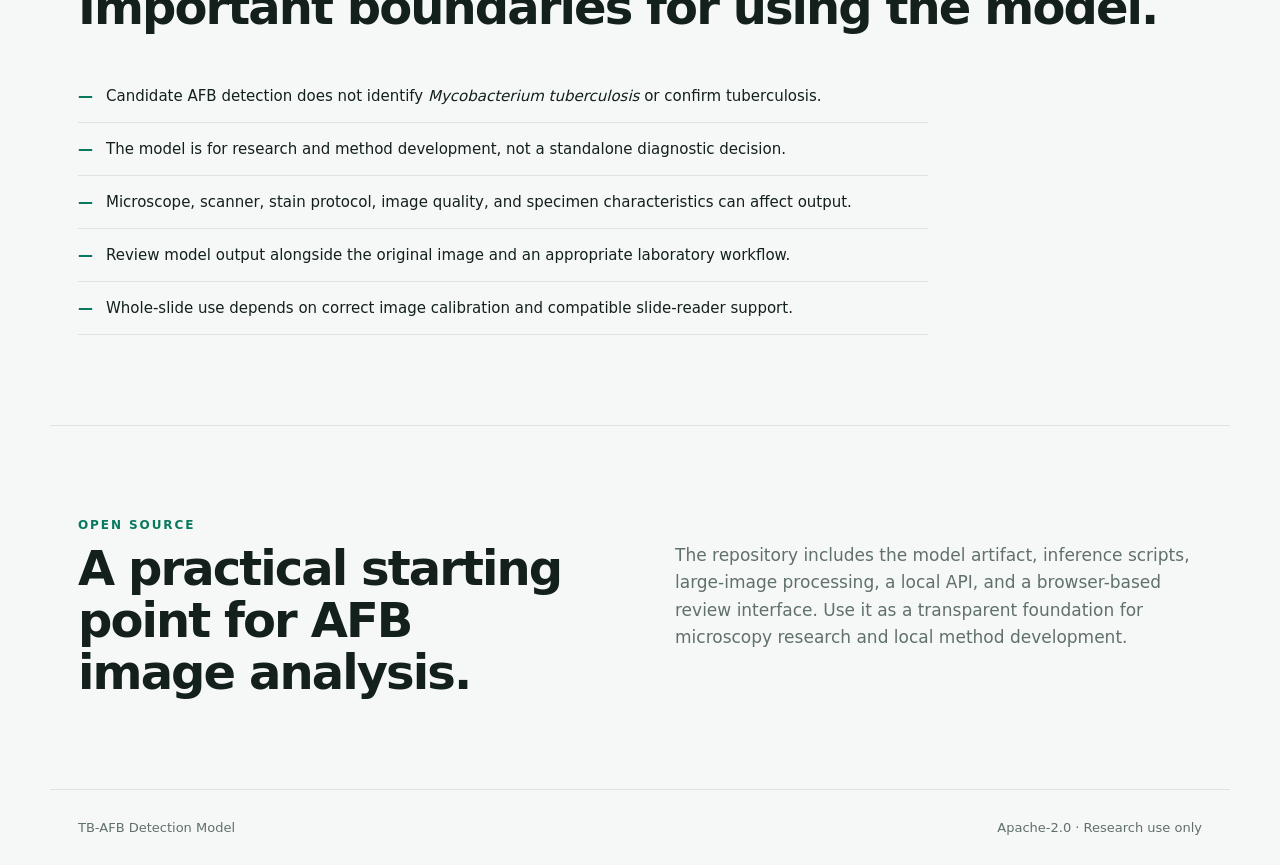
==== commit fefc4ca4: "Refocus public docs on AFB detection model" ====
--- a/docs/index.html
+++ b/docs/index.html
@@ -3,7 +3,8 @@
 <head>
   <meta charset="utf-8">
   <meta name="viewport" content="width=device-width,initial-scale=1">
-  <meta name="description" content="Explore the TB-AFB microscopy research pipeline: dataset audits, historical model results, reproducible tools, and current limitations.">
+  <title>AFB Detection Model | TB-AFB Research</title>
+  <meta name="description" content="A YOLOv8n deep-learning model trained to detect candidate acid-fast bacilli in Ziehl–Neelsen microscopy images and large slide imagery.">
   <meta name="theme-color" content="#f6f8f7" media="(prefers-color-scheme: light)">
   <meta name="theme-color" content="#0d1512" media="(prefers-color-scheme: dark)">
   <meta name="color-scheme" content="light dark">
@@ -12,16 +13,16 @@
   <link rel="icon" href="favicon-32.png" sizes="32x32" type="image/png">
   <link rel="apple-touch-icon" href="apple-touch-icon.png" sizes="180x180">
   <meta property="og:type" content="website">
-  <meta property="og:site_name" content="TB-AFB Detection Research Pipeline">
-  <meta property="og:title" content="TB-AFB Microscopy Research Pipeline">
-  <meta property="og:description" content="A reproducible research workflow for candidate AFB microscopy detection, with dataset audit findings and historical model results.">
+  <meta property="og:site_name" content="TB-AFB Research">
+  <meta property="og:title" content="AFB Detection Model for Digital Microscopy">
+  <meta property="og:description" content="A YOLOv8n deep-learning model for candidate AFB detection in Ziehl–Neelsen microscopy images, with tiled large-image inference.">
   <meta property="og:url" content="https://abusuraihsakhri.github.io/pretrained-tb-afb-detection-model/">
   <meta property="og:image" content="https://abusuraihsakhri.github.io/pretrained-tb-afb-detection-model/og-card.png">
   <meta property="og:image:width" content="1200">
   <meta property="og:image:height" content="630">
   <meta name="twitter:card" content="summary_large_image">
-  <meta name="twitter:title" content="TB-AFB Microscopy Research Pipeline">
-  <meta name="twitter:description" content="A reproducible research workflow for candidate AFB microscopy detection, with dataset audit findings and historical model results.">
+  <meta name="twitter:title" content="AFB Detection Model for Digital Microscopy">
+  <meta name="twitter:description" content="A YOLOv8n deep-learning model for candidate AFB detection in Ziehl–Neelsen microscopy images, with tiled large-image inference.">
   <meta name="twitter:image" content="https://abusuraihsakhri.github.io/pretrained-tb-afb-detection-model/og-card.png">
   <link rel="stylesheet" href="style.css">
   <script src="script.js" defer></script>
@@ -29,8 +30,8 @@
   {
     "@context": "https://schema.org",
     "@type": "SoftwareSourceCode",
-    "name": "TB-AFB Detection Research Pipeline",
-    "description": "Research software for auditing data and developing candidate acid-fast bacilli detection in microscopy images.",
+    "name": "TB-AFB Detection Model",
+    "description": "YOLOv8n deep-learning software for candidate acid-fast bacilli detection in Ziehl–Neelsen microscopy images.",
     "codeRepository": "https://github.com/abusuraihsakhri/pretrained-tb-afb-detection-model",
     "license": "https://www.apache.org/licenses/LICENSE-2.0",
     "programmingLanguage": "Python",
@@ -41,12 +42,12 @@
 <body>
 <a class="skip-link" href="#main-content">Skip to main content</a>
 <header class="nav">
-  <a class="brand" href="#top" aria-label="TB-AFB research home">TB-AFB <span>Research</span></a>
+  <a class="brand" href="#top" aria-label="TB-AFB model home">TB-AFB <span>Detection</span></a>
   <button class="menu-button" type="button" aria-expanded="false" aria-controls="primary-navigation">Menu</button>
   <nav id="primary-navigation" aria-label="Primary">
     <a href="#features">Features</a>
     <a href="#workflow">Workflow</a>
-    <a href="#results">Results</a>
+    <a href="#model">Model</a>
     <a href="#architecture">Architecture</a>
     <a href="#limitations">Limitations</a>
     <a class="repo" href="https://github.com/abusuraihsakhri/pretrained-tb-afb-detection-model">Repository</a>
@@ -57,125 +58,118 @@
 <main id="main-content">
 <section class="hero" id="top" aria-labelledby="page-title">
   <div>
-    <p class="eyebrow">DIGITAL MICROSCOPY · COMPUTER VISION</p>
-    <h1 id="page-title">AFB detection research,<br><em>built for reproducibility.</em></h1>
-    <p class="lede">An open research pipeline for exploring candidate acid-fast bacilli detection in Ziehl–Neelsen microscopy, with dataset provenance, tiled inference, review tools, and reproducible evaluation.</p>
-    <div class="actions"><a class="primary" href="#results">Explore project results</a><a href="#features">Explore the pipeline ↓</a></div>
+    <p class="eyebrow">DIGITAL MICROSCOPY · DEEP LEARNING</p>
+    <h1 id="page-title">AFB detection for <em>digital microscopy.</em></h1>
+    <p class="lede">A YOLOv8n deep-learning model trained on labelled Ziehl–Neelsen microscopy images to locate candidate acid-fast bacilli (AFB). It supports direct image analysis and tiled inference for large images and whole-slide workflows.</p>
+    <div class="actions"><a class="primary" href="#model">Explore the model</a><a href="#quickstart">Run it locally ↓</a></div>
   </div>
-  <aside class="status-card" aria-label="Project overview">
-    <div class="status-head"><span class="dot" aria-hidden="true"></span> Research pipeline</div>
+  <aside class="status-card" aria-label="Model overview">
+    <div class="status-head"><span class="dot" aria-hidden="true"></span> Deep-learning detector</div>
     <dl>
-      <div><dt>Task</dt><dd>Candidate AFB detection</dd></div>
+      <div><dt>Architecture</dt><dd>Ultralytics YOLOv8n</dd></div>
+      <div><dt>Target</dt><dd>Candidate AFB</dd></div>
       <div><dt>Input</dt><dd>ZN microscopy / WSI</dd></div>
-      <div><dt>Model</dt><dd>YOLOv8n · 150 epochs</dd></div>
-      <div><dt>Data audited</dt><dd>14,951 images</dd></div>
+      <div><dt>Training</dt><dd>150 epochs</dd></div>
     </dl>
-    <p>Historical model outputs are shown with their dataset context below.</p>
+    <p>Single-class object detection with bounding boxes and confidence scores.</p>
   </aside>
 </section>
 
 <section id="features" class="section" aria-labelledby="features-title">
-  <p class="eyebrow">THE WORK</p><h2 id="features-title">Built around the complete AFB analysis workflow.</h2>
+  <p class="eyebrow">FEATURES</p><h2 id="features-title">Built for the complete microscopy image workflow.</h2>
   <div class="grid">
-    <article><b>01</b><h3>Dataset audit</h3><p>Source and label checks, duplicate detection, annotation-rule validation, and machine-readable audit reports run before training.</p><a href="https://github.com/abusuraihsakhri/pretrained-tb-afb-detection-model/blob/main/02_CODE/scripts/check_data_integrity.py">Audit code →</a></article>
-    <article><b>02</b><h3>Model development</h3><p>A single-class YOLOv8n workflow records its configuration, data audit, source revision, and checkpoint hashes.</p><a href="https://github.com/abusuraihsakhri/pretrained-tb-afb-detection-model/blob/main/02_CODE/scripts/02_train.py">Training workflow →</a></article>
-    <article><b>03</b><h3>Whole-slide support</h3><p>Tile-based processing supports large microscopy images, with image calibration and metadata handled explicitly.</p></article>
-    <article><b>04</b><h3>Overlap handling</h3><p>Overlapping tiles improve edge coverage; global non-maximum suppression consolidates detections across tile boundaries.</p></article>
-    <article><b>05</b><h3>Review interface</h3><p>A local API and web UI support inspecting candidate detections and submitting annotations for curator review.</p><a href="https://github.com/abusuraihsakhri/pretrained-tb-afb-detection-model/tree/main/05_DEPLOYMENT">Review tools →</a></article>
-    <article><b>06</b><h3>Data preparation</h3><p>Ingestion and conversion utilities support source provenance, annotation checks, and group-aware dataset curation.</p></article>
-    <article><b>07</b><h3>Local deployment</h3><p>FastAPI and container workflows provide a local-first path for research development and inference.</p></article>
-    <article><b>08</b><h3>Reproducible reporting</h3><p>Documentation, model and dataset cards, tests, and automated checks keep the methods and evidence reviewable.</p><a href="https://github.com/abusuraihsakhri/pretrained-tb-afb-detection-model/actions">Project checks →</a></article>
+    <article><b>01</b><h3>AFB detection</h3><p>The model identifies candidate acid-fast bacilli and returns bounding boxes with confidence scores.</p></article>
+    <article><b>02</b><h3>Large-image support</h3><p>Tiled processing handles large microscopy images and whole-slide imaging workflows without loading an entire slide into memory.</p></article>
+    <article><b>03</b><h3>Overlap handling</h3><p>Overlapping tiles improve edge coverage, while global non-maximum suppression consolidates repeated boundary detections.</p></article>
+    <article><b>04</b><h3>Image and slide inputs</h3><p>Use common raster microscopy images directly or process supported slide formats with the OpenSlide workflow.</p></article>
+    <article><b>05</b><h3>CLI inference</h3><p>Run the supplied checkpoint from the command line with configurable confidence and image-calibration options.</p></article>
+    <article><b>06</b><h3>Local web interface</h3><p>A FastAPI service and browser interface support local image review and annotation workflows.</p></article>
+    <article><b>07</b><h3>Python-first stack</h3><p>Built with PyTorch, Ultralytics YOLO, OpenCV, OpenSlide, and FastAPI for local research use.</p></article>
+    <article><b>08</b><h3>Reusable model artifact</h3><p>The included <code>best.pt</code> checkpoint can be verified with its SHA-256 sidecar before local use.</p></article>
   </div>
 </section>
 
 <section id="workflow" class="section split" aria-labelledby="workflow-title">
-  <div><p class="eyebrow">WORKFLOW</p><h2 id="workflow-title">From slide image to reviewed detections.</h2><p>The repository separates data preparation, model development, inference, post-processing, and expert review so each stage can be inspected and reproduced independently.</p></div>
+  <div><p class="eyebrow">WORKFLOW</p><h2 id="workflow-title">From microscopy image to candidate detections.</h2><p>The system separates image loading, deep-learning inference, post-processing, and review so each step remains clear and reusable.</p></div>
   <ol class="steps">
-    <li><span>01</span><div><strong>Prepare and audit microscopy data</strong><p>Record source provenance and check images, labels, duplicates, and split boundaries.</p></div></li>
-    <li><span>02</span><div><strong>Develop the detector</strong><p>Run the model workflow only after dataset preflight succeeds; keep training and development validation distinct from a locked test.</p></div></li>
-    <li><span>03</span><div><strong>Analyze images or slides</strong><p>Run raster inference or tiled whole-slide analysis for larger image formats.</p></div></li>
-    <li><span>04</span><div><strong>Post-process detections</strong><p>Confidence filtering and global NMS consolidate candidate detections across overlapping regions.</p></div></li>
-    <li><span>05</span><div><strong>Review and curate</strong><p>Annotations enter a review queue for curator checks and group-safe split assignment.</p></div></li>
+    <li><span>01</span><div><strong>Choose an image or slide</strong><p>Provide a raster Ziehl–Neelsen microscopy image or a supported whole-slide image.</p></div></li>
+    <li><span>02</span><div><strong>Tile when needed</strong><p>Large images are divided into overlapping tiles to preserve detail and control memory use.</p></div></li>
+    <li><span>03</span><div><strong>Run YOLOv8n inference</strong><p>The single-class detector predicts candidate AFB bounding boxes and confidence scores.</p></div></li>
+    <li><span>04</span><div><strong>Consolidate detections</strong><p>Global non-maximum suppression removes duplicate predictions from overlapping tiles.</p></div></li>
+    <li><span>05</span><div><strong>Review locally</strong><p>Inspect the image, locations, and confidence outputs in the CLI or local web interface.</p></div></li>
   </ol>
 </section>
 
-<section id="results" class="section" aria-labelledby="results-title">
-  <p class="eyebrow">RESULTS TO DATE</p><h2 id="results-title">The audit and model runs, in context.</h2>
-  <p class="section-intro">The historical dataset audit and 150-epoch development run are part of the project record. Their findings explain why the earlier validation metrics are not independent performance estimates.</p>
-  <div class="evidence-grid">
+<section id="model" class="section" aria-labelledby="model-title">
+  <p class="eyebrow">THE MODEL</p><h2 id="model-title">A single-class YOLOv8n detector trained for AFB localisation.</h2>
+  <p class="section-intro">The released model is a deep-learning object detector trained for 150 epochs on labelled Ziehl–Neelsen microscopy imagery. It predicts the location of visual AFB candidates; each prediction includes a bounding box and confidence score.</p>
+  <div class="model-grid">
     <div class="evidence-card">
-      <p class="card-label">DATASET AUDIT · HISTORICAL LOCAL AGGREGATE</p>
-      <div class="table-scroll" tabindex="0" aria-label="Scrollable table of dataset audit findings">
+      <div class="table-scroll" tabindex="0" aria-label="Scrollable model specification table">
         <table>
-          <caption>Audit findings in the 14,951-image aggregate</caption>
-          <thead><tr><th scope="col">Measure</th><th scope="col">Observed</th></tr></thead>
+          <caption>Model specification</caption>
+          <thead><tr><th scope="col">Item</th><th scope="col">Description</th></tr></thead>
           <tbody>
-            <tr><th scope="row">Images / label boxes</th><td class="number">14,951 / 70,723</td></tr>
-            <tr><th scope="row">Empty label files</th><td class="number">7,760</td></tr>
-            <tr><th scope="row">Exact duplicate groups crossing splits</th><td class="number">131</td></tr>
-            <tr><th scope="row">Annotation rule violations*</th><td class="number">13,710</td></tr>
-            <tr><th scope="row"><code>afb-detect</code> large-box flags†</th><td class="number">25,690 / 26,326</td></tr>
+            <tr><th scope="row">Architecture</th><td>Ultralytics YOLOv8n</td></tr>
+            <tr><th scope="row">Task</th><td>Single-class object detection</td></tr>
+            <tr><th scope="row">Target class</th><td>Candidate acid-fast bacillus (AFB)</td></tr>
+            <tr><th scope="row">Training duration</th><td>150 epochs</td></tr>
+            <tr><th scope="row">Model artifact</th><td><code>03_MODELS/best.pt</code></td></tr>
           </tbody>
         </table>
       </div>
-      <p class="method-note">*A box may fail more than one rule. †The <code>afb-detect</code> source is quarantined. See the <a href="https://github.com/abusuraihsakhri/pretrained-tb-afb-detection-model/blob/main/DATA_CARD.md">dataset card</a> for definitions and provenance.</p>
     </div>
     <div class="evidence-card">
-      <p class="card-label">HISTORICAL MODEL RUN · 150 EPOCHS</p>
-      <p class="run-status">Checkpoint status: validation hold</p>
-      <dl class="metrics" aria-label="Historical development validation outputs">
+      <p class="card-label">RECORDED DEVELOPMENT OUTPUTS</p>
+      <dl class="metrics" aria-label="Recorded development outputs from the 150-epoch run">
         <div><dt>Precision</dt><dd>0.7186</dd></div>
         <div><dt>Recall</dt><dd>0.5620</dd></div>
         <div><dt>mAP@50</dt><dd>0.6406</dd></div>
         <div><dt>mAP@50–95</dt><dd>0.3119</dd></div>
       </dl>
-      <figure><img src="assets/results.png" alt="Historical training history showing losses and development-validation metrics across 150 epochs"><figcaption>Historical training curves retained as a record of the development run.</figcaption></figure>
-      <p class="method-note">These are development-validation outputs, not independent test estimates: exact image duplicates crossed splits, and one annotation source was later quarantined. The historical checkpoint is preserved for provenance; a corrected model has not yet been trained.</p>
-      <a class="text-link" href="https://github.com/abusuraihsakhri/pretrained-tb-afb-detection-model/blob/main/MODEL_CARD.md">Model card and evidence details →</a>
+      <figure><img src="assets/results.png" alt="Training history showing losses and model-development metrics across 150 epochs"><figcaption>Training curves from the 150-epoch development run.</figcaption></figure>
     </div>
   </div>
 </section>
 
 <section id="architecture" class="section" aria-labelledby="architecture-title">
-  <p class="eyebrow">ARCHITECTURE</p><h2 id="architecture-title">Modular components for microscopy research.</h2>
-  <div class="architecture" aria-label="Pipeline architecture">
-    <div><span>Input</span><strong>ZN microscopy images / WSI</strong></div><i aria-hidden="true">→</i>
-    <div><span>Data</span><strong>Audit and curation</strong></div><i aria-hidden="true">→</i>
+  <p class="eyebrow">ARCHITECTURE</p><h2 id="architecture-title">A compact pipeline for microscopy analysis.</h2>
+  <div class="architecture" aria-label="Model processing architecture">
+    <div><span>Input</span><strong>ZN microscopy image / WSI</strong></div><i aria-hidden="true">→</i>
     <div><span>Imaging</span><strong>OpenCV / OpenSlide</strong></div><i aria-hidden="true">→</i>
-    <div><span>Detection</span><strong>PyTorch + Ultralytics YOLO</strong></div><i aria-hidden="true">→</i>
+    <div><span>Detection</span><strong>PyTorch + YOLOv8n</strong></div><i aria-hidden="true">→</i>
     <div><span>Post-processing</span><strong>Tiling + global NMS</strong></div><i aria-hidden="true">→</i>
+    <div><span>Output</span><strong>Boxes + confidence scores</strong></div><i aria-hidden="true">→</i>
     <div><span>Access</span><strong>CLI / FastAPI / Web UI</strong></div>
   </div>
 </section>
 
-<section id="status" class="section" aria-labelledby="status-title">
-  <p class="eyebrow">PROJECT STATUS</p><h2 id="status-title">Work completed and next evaluation steps.</h2>
-  <div class="timeline">
-    <div><span>Built</span><p>Data ingestion, annotation conversion, and audit tooling</p></div>
-    <div><span>Built</span><p>Model training, tiled inference, API, and review interface</p></div>
-    <div><span>Documented</span><p>Historical run, dataset findings, limitations, and reproducible checks</p></div>
-    <div class="pending"><span>Next</span><p>Correct and regroup data, retrain, then evaluate on a locked test set</p></div>
-  </div>
+<section id="quickstart" class="section split" aria-labelledby="quickstart-title">
+  <div><p class="eyebrow">QUICK START</p><h2 id="quickstart-title">Run the model on your own image.</h2><p>Install the project requirements, then pass the included checkpoint and a local microscopy image to the inference command.</p></div>
+  <div class="code-panel"><pre><code>git clone https://github.com/abusuraihsakhri/pretrained-tb-afb-detection-model.git
+cd pretrained-tb-afb-detection-model
+python -m pip install -r requirements.txt
+
+python 02_CODE/scripts/04_inference.py --model 03_MODELS/best.pt --wsi path/to/microscopy-image.png --conf 0.25</code></pre><a class="text-link" href="https://github.com/abusuraihsakhri/pretrained-tb-afb-detection-model#quick-start">Read the full setup guide →</a></div>
 </section>
 
 <section id="limitations" class="section limitations" aria-labelledby="limitations-title">
-  <p class="eyebrow">LIMITATIONS</p><h2 id="limitations-title">What this work does not establish.</h2>
-  <ul class="check limitations-list">
-    <li>AFB appearance does not identify <em>Mycobacterium tuberculosis</em> or confirm tuberculosis.</li>
-    <li>The historical metrics do not represent independent test performance; a corrected model has not completed locked-test evaluation.</li>
-    <li>No prospective, external-site, reader, workflow, calibration, or clinical-impact validation has been completed.</li>
-    <li>Performance across laboratories, scanners, staining protocols, populations, and low-load specimens remains unknown.</li>
-    <li>Smear grading requires a validated acquisition and field-sampling protocol; detections alone are insufficient.</li>
-    <li>The local research log is not a regulated electronic-record audit trail.</li>
+  <p class="eyebrow">LIMITATIONS</p><h2 id="limitations-title">Important boundaries for using the model.</h2>
+  <ul class="limitations-list">
+    <li>Candidate AFB detection does not identify <em>Mycobacterium tuberculosis</em> or confirm tuberculosis.</li>
+    <li>The model is for research and method development, not a standalone diagnostic decision.</li>
+    <li>Microscope, scanner, stain protocol, image quality, and specimen characteristics can affect output.</li>
+    <li>Review model output alongside the original image and an appropriate laboratory workflow.</li>
+    <li>Whole-slide use depends on correct image calibration and compatible slide-reader support.</li>
   </ul>
 </section>
 
 <section class="section public-note" aria-labelledby="public-note-title">
-  <div><p class="eyebrow">OPEN SOURCE</p><h2 id="public-note-title">Designed for transparent, reproducible development.</h2></div>
-  <p>The repository contains code for data preparation, training, inference, post-processing, API access, and annotation workflows. The results and limitations above describe the current evidence; the software is a research tool, not a standalone diagnostic system.</p>
+  <div><p class="eyebrow">OPEN SOURCE</p><h2 id="public-note-title">A practical starting point for AFB image analysis.</h2></div>
+  <p>The repository includes the model artifact, inference scripts, large-image processing, a local API, and a browser-based review interface. Use it as a transparent foundation for microscopy research and local method development.</p>
 </section>
 </main>
 
-<footer><span>TB-AFB Detection Research Pipeline</span><span>Apache-2.0 · Research use only</span></footer>
+<footer><span>TB-AFB Detection Model</span><span>Apache-2.0 · Research use only</span></footer>
 </body>
 </html>
--- a/docs/style.css
+++ b/docs/style.css
@@ -28,8 +28,8 @@
 }
 
 * { box-sizing: border-box; }
-html { scroll-padding-top: 5rem; }
-body { margin: 0; background: var(--bg); color: var(--text); font-size: 15px; line-height: 1.6; }
+html { overflow-x: clip; scroll-padding-top: 5rem; }
+body { margin: 0; overflow-x: hidden; background: var(--bg); color: var(--text); font-size: 15px; line-height: 1.6; }
 a { color: inherit; text-decoration: none; }
 a:hover { text-decoration: underline; text-decoration-thickness: 2px; }
 a:focus-visible, button:focus-visible, summary:focus-visible, [tabindex="0"]:focus-visible { outline: 3px solid var(--focus); outline-offset: 3px; }
@@ -82,6 +82,7 @@
 .steps p { margin: 4px 0 0; color: var(--muted); }
 
 .evidence-grid { display: grid; grid-template-columns: minmax(0, 0.9fr) minmax(0, 1.1fr); gap: 18px; align-items: start; }
+.model-grid { display: grid; grid-template-columns: minmax(18rem, 0.85fr) minmax(0, 1.15fr); gap: 18px; align-items: start; }
 .evidence-card { min-width: 0; padding: 24px; border: 1px solid var(--line); border-radius: 14px; background: var(--panel); }
 .card-label { margin: 0 0 18px; color: var(--accent); font-size: 11px; font-weight: 800; letter-spacing: 0.12em; }
 .run-status { display: inline-block; margin: 0 0 14px; padding: 4px 8px; border-radius: 5px; background: var(--warning-soft); color: var(--warning); font-size: 12px; font-weight: 750; }
@@ -102,6 +103,7 @@
 figure img { display: block; width: 100%; height: auto; border: 1px solid var(--line); border-radius: 8px; background: #fff; }
 figcaption { margin-top: 8px; color: var(--muted); font-size: 13px; }
 .text-link { display: inline-block; margin-top: 10px; }
+.code-panel pre { margin: 0; overflow-x: auto; padding: 18px; border: 1px solid var(--line); border-radius: 10px; background: var(--panel); font-size: 13px; line-height: 1.65; }
 
 .architecture { display: grid; grid-template-columns: repeat(11, auto); align-items: center; gap: 12px; overflow-x: auto; padding-bottom: 6px; }
 .architecture div { min-width: 160px; padding: 18px; border: 1px solid var(--line); border-radius: 14px; background: var(--panel); }
@@ -133,7 +135,7 @@
   .status-card { max-width: 560px; }
   .grid, .timeline { grid-template-columns: repeat(2, minmax(0, 1fr)); }
   .split, .public-note { grid-template-columns: 1fr; gap: 20px; }
-  .evidence-grid { grid-template-columns: 1fr; }
+  .evidence-grid, .model-grid { grid-template-columns: 1fr; }
   .section { padding-top: 60px; padding-bottom: 60px; }
   .architecture { grid-template-columns: 1fr; }
   .architecture div { min-width: 0; }
